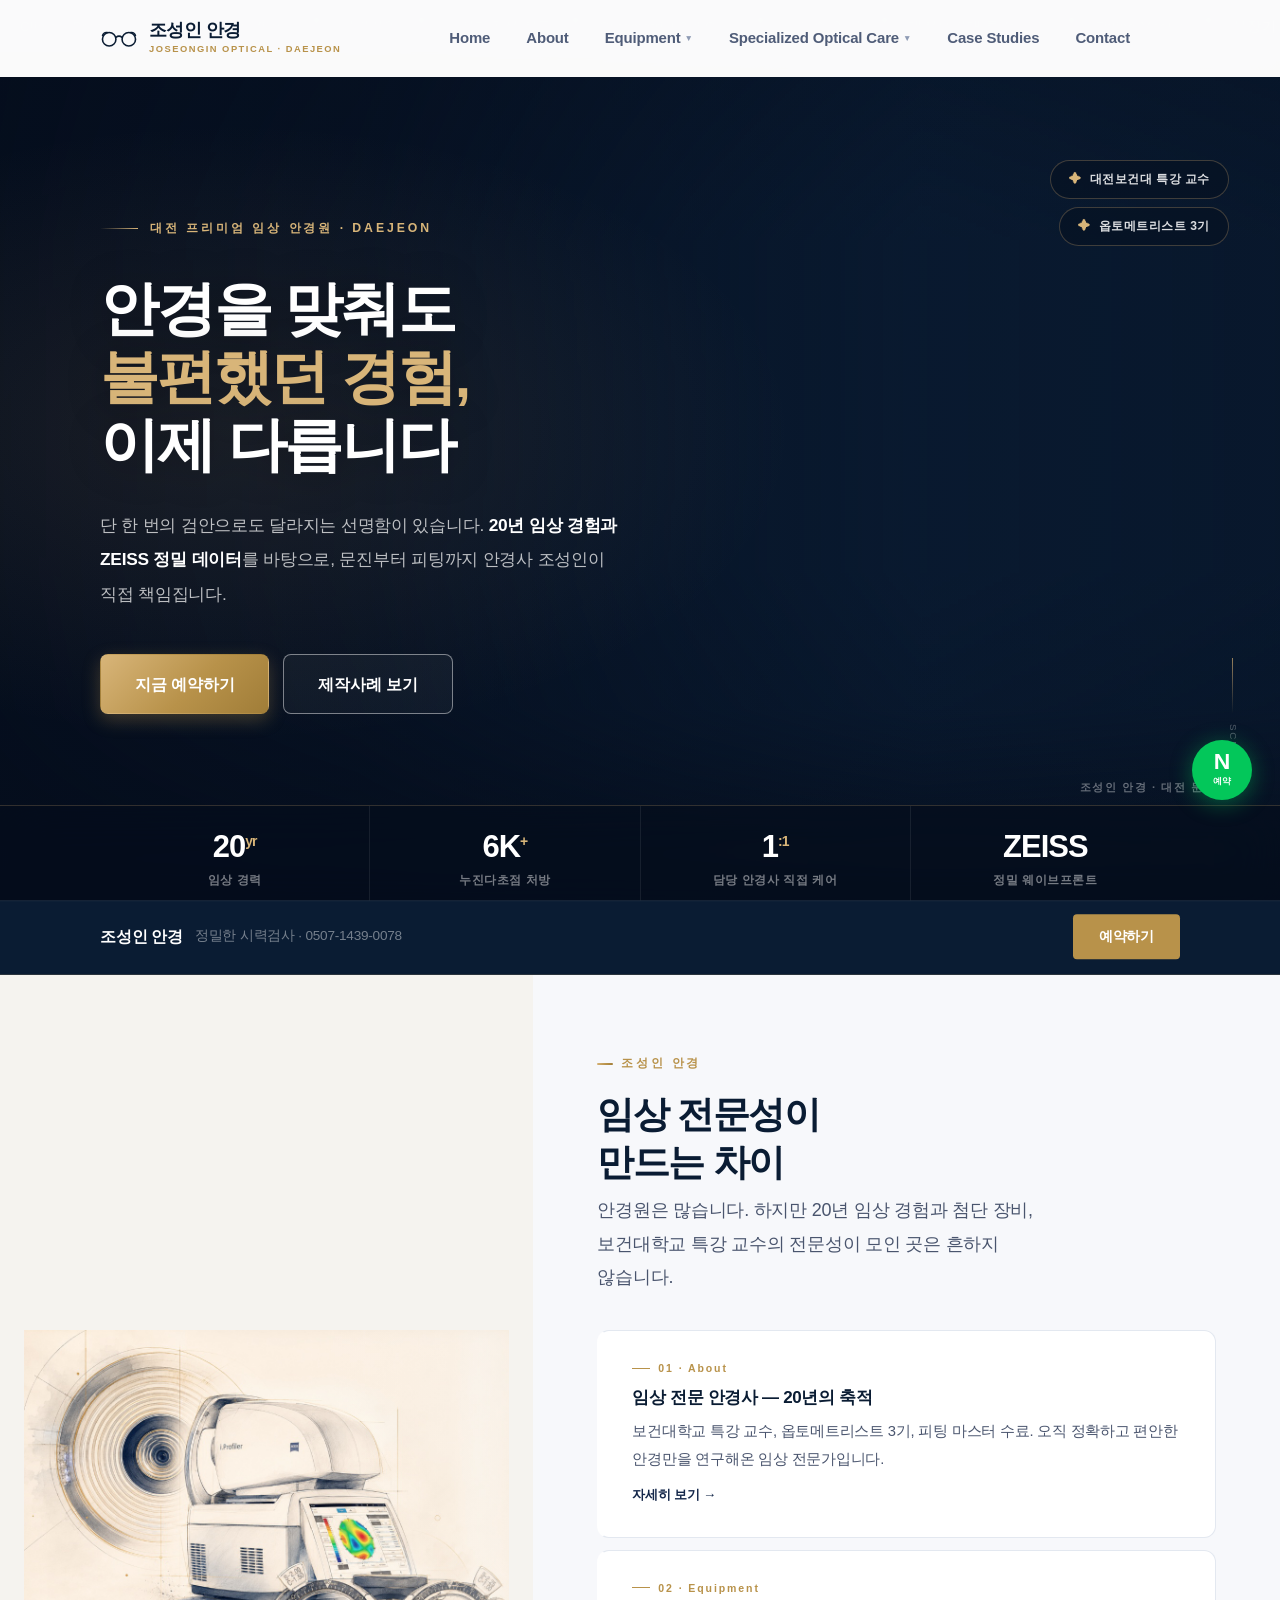
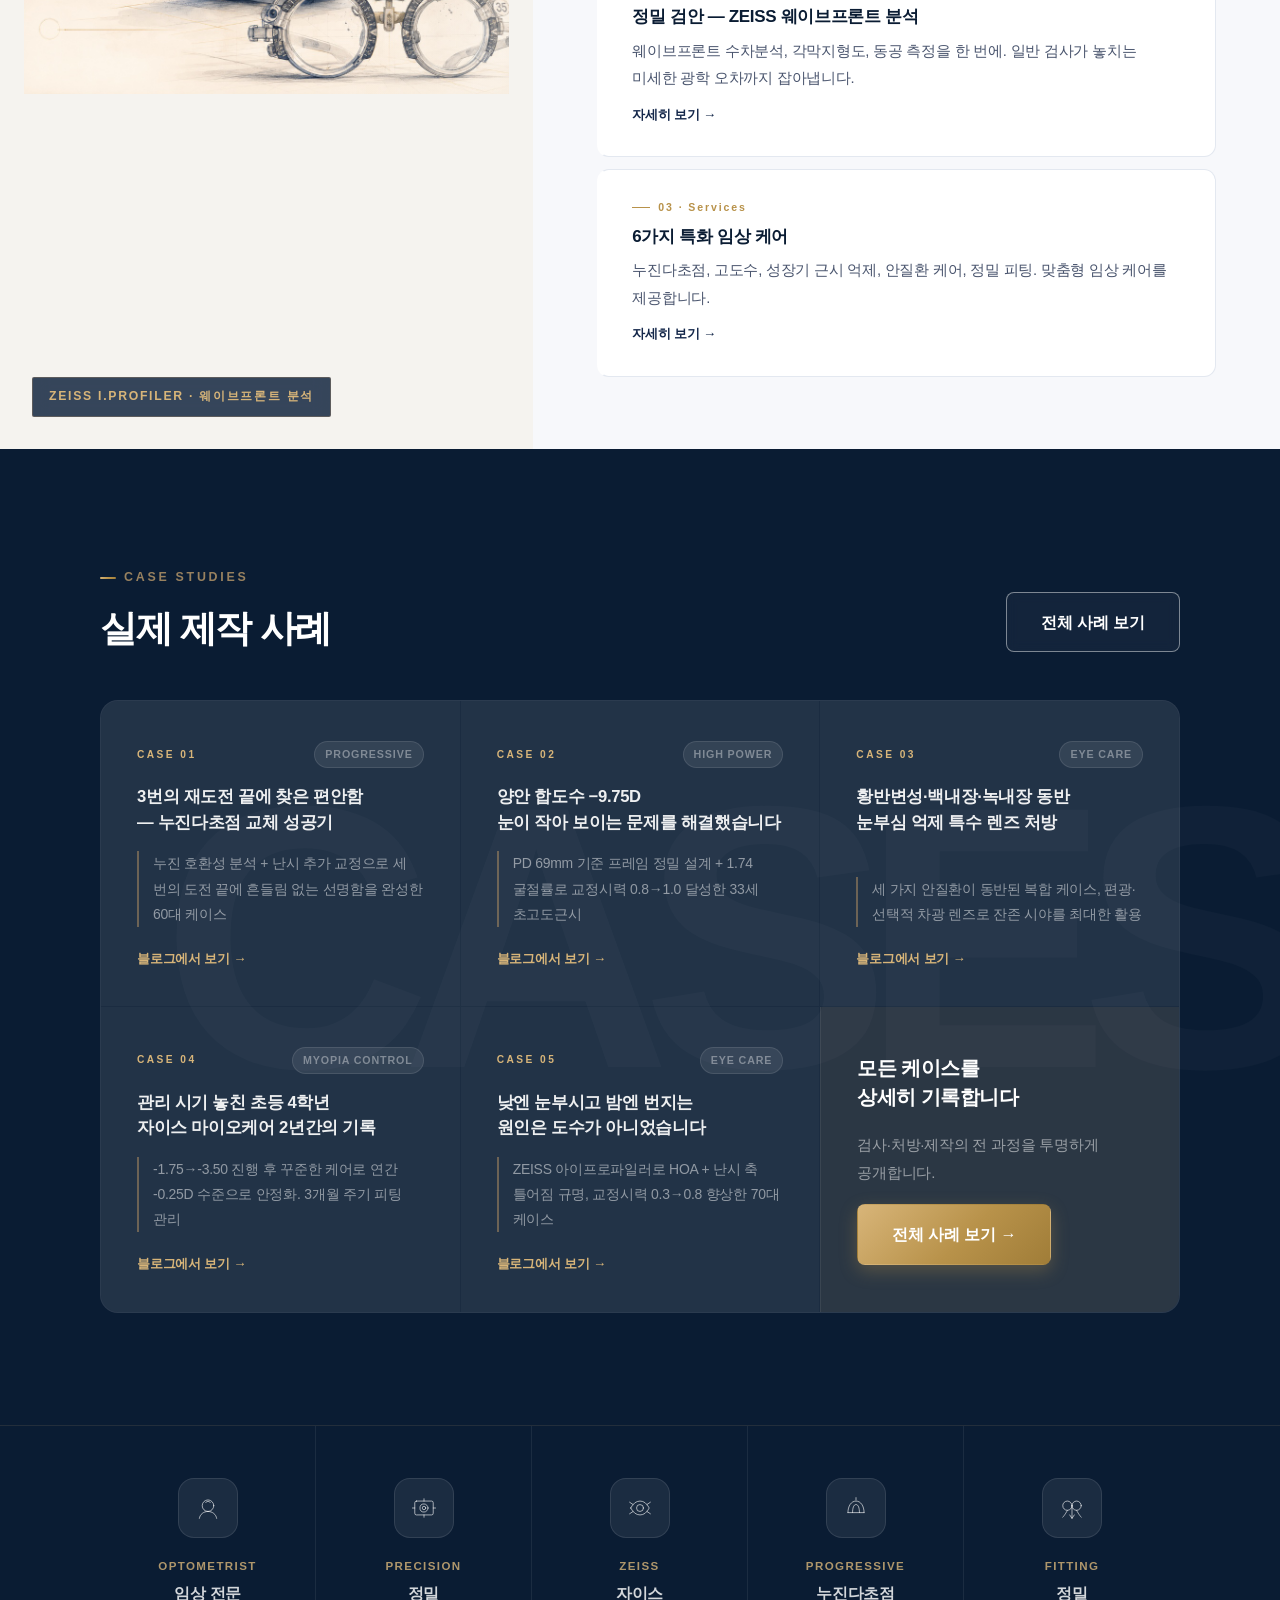
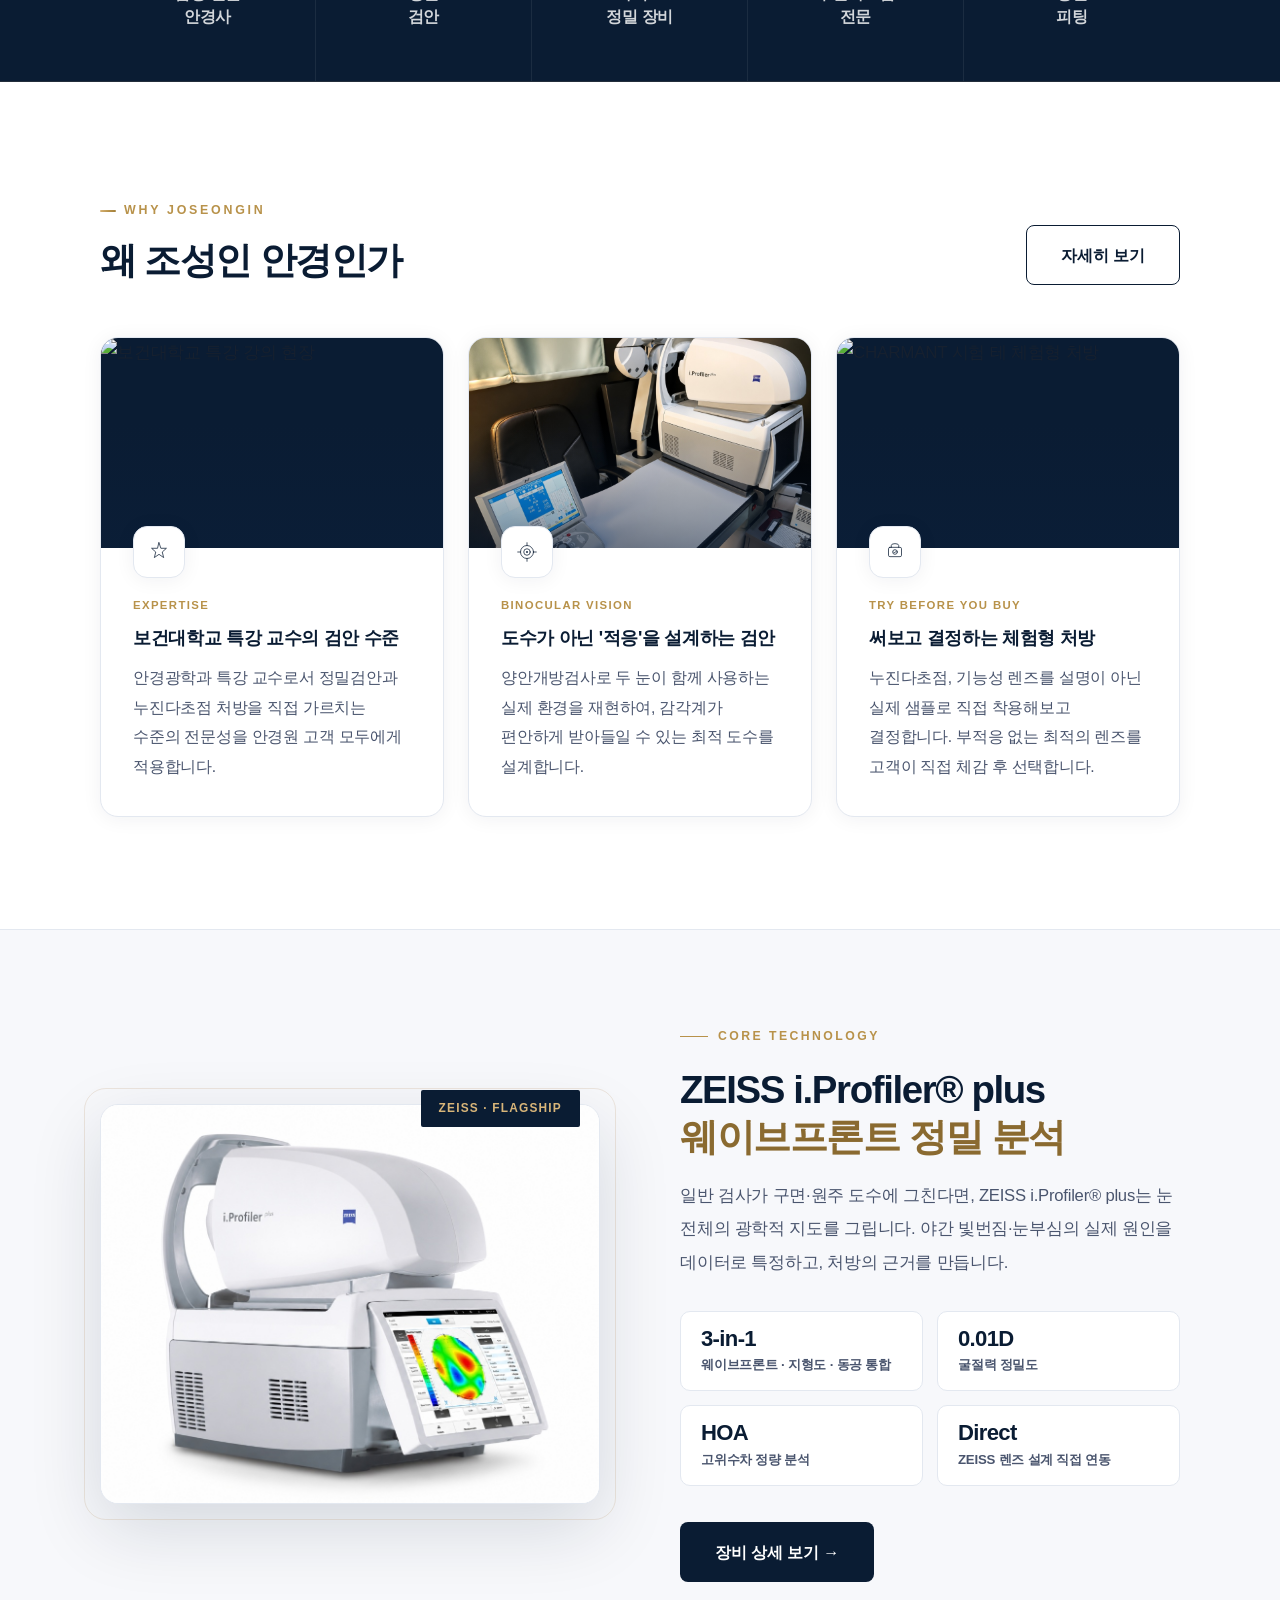
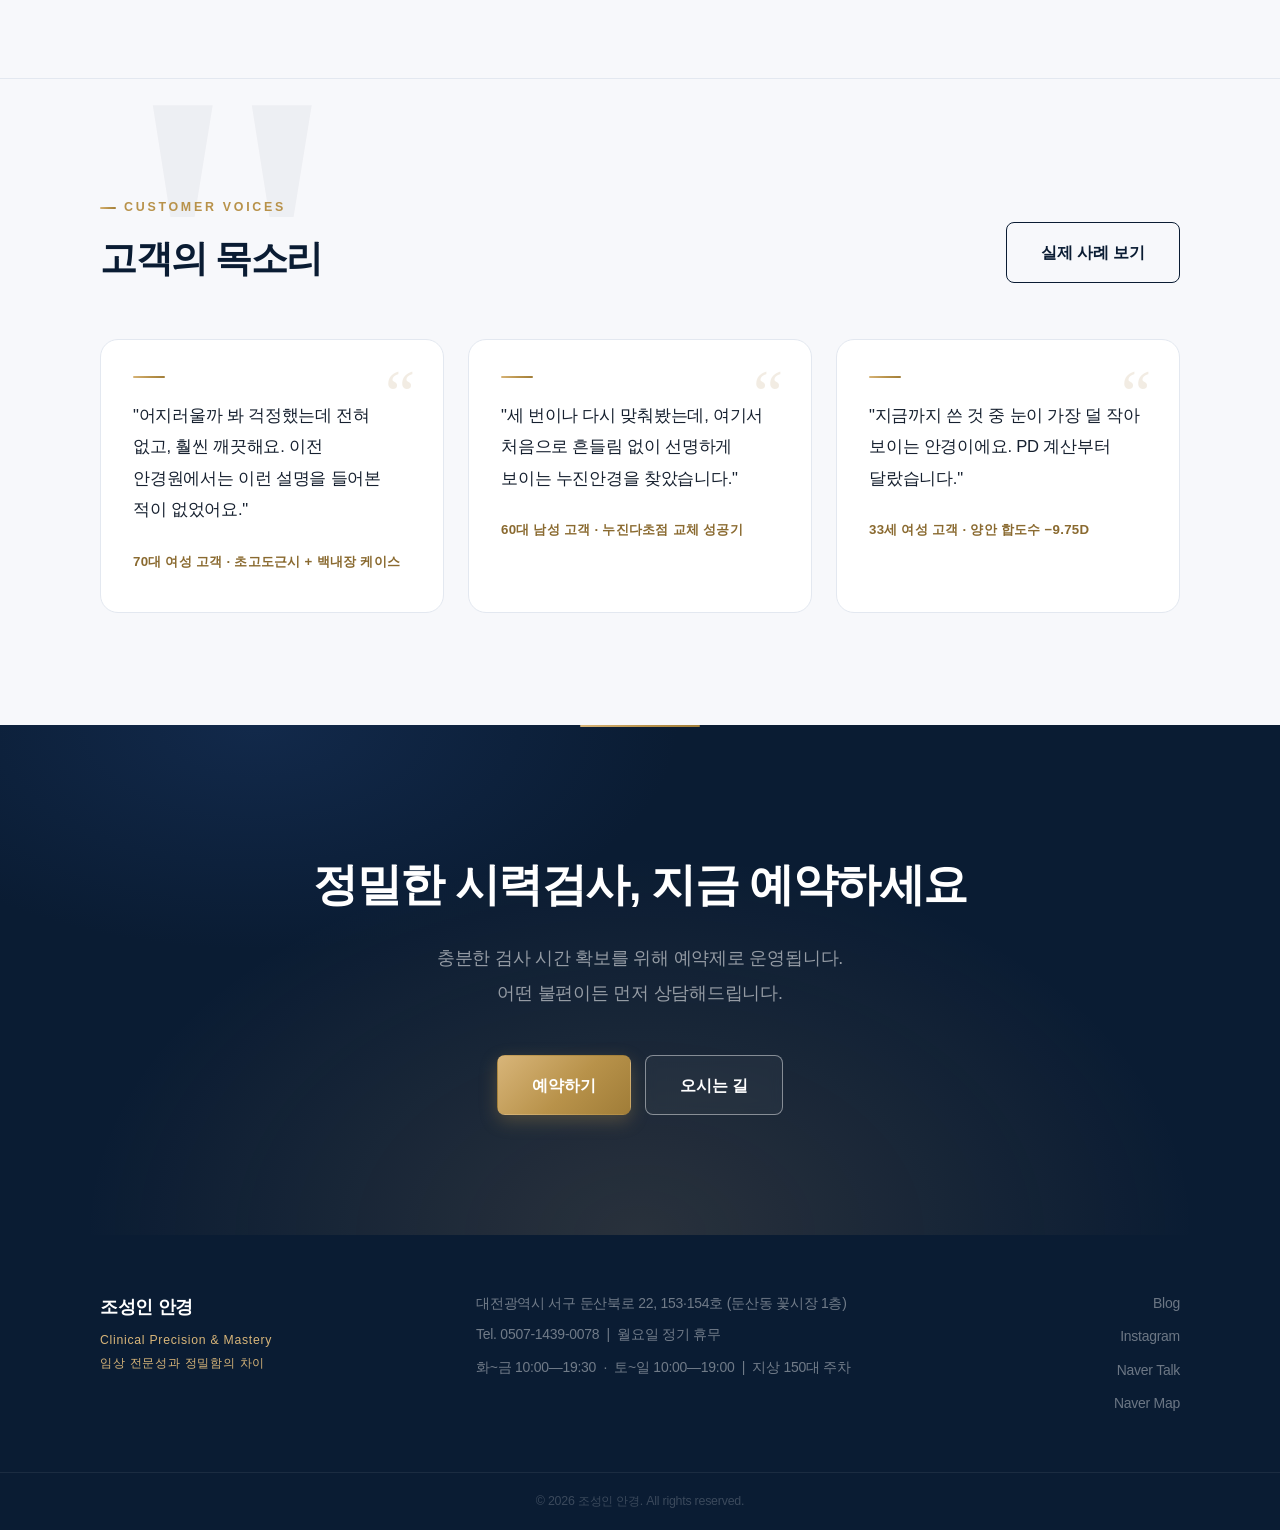
==== index.html @ 27fb85e1 "Merge pull request #1 from joseongin/genspark_ai_developer 홈화면 UX/UI 전면 개편 + 케이스스터디 타이포그래피 재설계 + 전체 " ====
<!DOCTYPE html>
<html lang="ko">
<head>
<meta charset="UTF-8"/>
<meta name="viewport" content="width=device-width, initial-scale=1.0"/>
<meta http-equiv="Cache-Control" content="no-cache, no-store, must-revalidate"/>
<meta http-equiv="Pragma" content="no-cache"/>
<meta http-equiv="Expires" content="0"/>
<title>조성인 안경 — Clinical Precision Optical Care | 대전</title>
<meta name="description" content="20년 임상 경력의 안경사 조성인이 직접 문진부터 피팅까지 책임지는 대전 프리미엄 임상 안경원. ZEISS 정밀 장비, 누진다초점 전문."/>
<link rel="icon" href="favicon.ico"/>
<link rel="stylesheet" href="css/common.css?v=20260724c"/>
<style>

/* ══════════════════════════════════════
   GLOBAL TOKENS
══════════════════════════════════════ */
:root {
  --ease-out-expo: cubic-bezier(0.16, 1, 0.3, 1);
  --ease-in-out-quart: cubic-bezier(0.76, 0, 0.24, 1);
}

/* ══════════════════════════════════════
   KEYFRAMES
══════════════════════════════════════ */
@keyframes flow-in {
  0%   { opacity: 0; transform: translateY(26px); filter: blur(10px); }
  60%  { opacity: 1; filter: blur(0); }
  100% { opacity: 1; transform: translateY(0); filter: blur(0); }
}
@keyframes fade-up-in {
  to { opacity: 1; transform: translateY(0); }
}
@keyframes scroll-pulse {
  0%,100% { transform: scaleY(1) translateY(0); opacity: 1; }
  50%      { transform: scaleY(.4) translateY(10px); opacity: .3; }
}
@keyframes border-breathe {
  0%,100% { opacity: .4; transform: scale(1); }
  50%      { opacity: 1;  transform: scale(1.012); }
}
@keyframes hero-slide {
  0%   { opacity: 0; }
  6%   { opacity: 1; }
  44%  { opacity: 1; }
  50%  { opacity: 0; }
  100% { opacity: 0; }
}
@keyframes hero-drift {
  0%   { transform: scale(1.05); }
  100% { transform: scale(1.14); }
}
@keyframes hero-zoom-out {
  0%   { transform: scale(1.18); }
  100% { transform: scale(1.00); }
}
@keyframes marquee-scroll {
  from { transform: translateX(0); }
  to   { transform: translateX(-50%); }
}
@keyframes gold-line-in {
  from { transform: scaleX(0); }
  to   { transform: scaleX(1); }
}

/* ══════════════════════════════════════
   HERO — Full-bleed Slideshow
══════════════════════════════════════ */
.hero {
  position: relative;
  height: 96vh;
  min-height: 680px;
  max-height: 980px;
  display: flex;
  flex-direction: column;
  padding-top: var(--nav-h);
  overflow: hidden;
}
.hero-bg {
  position: absolute; inset: 0; z-index: 0;
  overflow: hidden; background: var(--navy);
}
.hero-slide {
  position: absolute; inset: 0; opacity: 0; will-change: opacity;
  animation: hero-slide 36s ease-in-out infinite;
}
.hero-slide:nth-child(1) { animation-delay: 0s; }
.hero-slide:nth-child(2) { animation-delay: 18s; }
.hero-slide img {
  width: 100%; height: 100%;
  object-fit: cover; object-position: center 45%;
  filter: brightness(.65) contrast(1.05) saturate(1.04);
  transform-origin: center 45%;
  animation: hero-drift 20s ease-out both infinite alternate;
  will-change: transform;
}
/* 첫 번째 슬라이드 — 간판 전체 표시 + 고급 줌아웃 */
.hero-slide:nth-child(1) img {
  object-position: center 22%;
  transform-origin: center 22%;
  animation: hero-zoom-out 18s cubic-bezier(0.25, 0.46, 0.45, 0.94) both;
}
/* 두 번째 슬라이드 — 기존 drift 유지 */
.hero-slide:nth-child(2) img { object-position: center 50%; }

/* 오버레이 — 좌상단 깊이감 */
.hero-ov {
  position: absolute; inset: 0; z-index: 1; pointer-events: none;
  background:
    linear-gradient(to right,
      rgba(5,13,28,.92) 0%,
      rgba(5,13,28,.72) 28%,
      rgba(5,13,28,.36) 54%,
      rgba(5,13,28,.14) 72%,
      rgba(5,13,28,.28) 100%
    ),
    linear-gradient(to bottom, rgba(5,13,28,.22) 0%, transparent 22%),
    linear-gradient(to top, rgba(5,13,28,.94) 0%, rgba(5,13,28,.12) 24%, transparent 40%);
}
.hero-ov::after {
  content: '';
  position: absolute; inset: 0;
  background: radial-gradient(ellipse 80% 65% at 18% 44%, rgba(184,147,100,.12) 0%, transparent 55%);
  pointer-events: none;
}

/* 우상단 배지 */
.hero-badge {
  position: absolute; z-index: 4;
  top: calc(var(--nav-h) + 32px);
  right: clamp(24px, 4vw, 60px);
  display: flex; flex-direction: column; align-items: flex-end; gap: 8px;
  opacity: 0;
  animation: flow-in 1.2s var(--ease-out-expo) 1.5s forwards;
}
.hero-badge-item {
  background: rgba(6,16,32,.52);
  backdrop-filter: blur(14px); -webkit-backdrop-filter: blur(14px);
  border: 1px solid rgba(212,173,114,.28);
  border-radius: 100px; padding: 8px 18px;
  color: rgba(255,255,255,.86); font-size: .71rem; font-weight: 700;
  letter-spacing: .04em; white-space: nowrap;
  transition: background .3s, border-color .3s, transform .3s;
}
.hero-badge-item:hover {
  background: rgba(11,31,58,.82); border-color: rgba(212,173,114,.6);
  transform: translateX(-3px);
}
.hero-badge-item em { font-style: normal; color: var(--gold-l); margin-right: 8px; }

/* Hero Body */
.hero-body {
  position: relative; z-index: 3; flex: 1;
  display: flex; flex-direction: column; justify-content: center;
  max-width: var(--max-w); width: 100%; margin: 0 auto;
  padding: clamp(32px, 5vh, 64px) var(--px) clamp(40px, 6vh, 80px);
  box-sizing: border-box;
}
.hero-text-box {
  width: 100%;
  max-width: min(640px, 58vw);
}
.hero-tag {
  display: inline-flex; align-items: center; gap: 12px;
  color: var(--gold-l);
  font-size: .72rem; font-weight: 700; letter-spacing: .24em;
  text-transform: uppercase; margin-bottom: 28px;
  padding: 8px 16px 8px 0;
  opacity: 0;
  animation: flow-in 1.1s var(--ease-out-expo) .2s forwards;
}
.hero-tag::before {
  content: ''; display: inline-block; width: 38px; height: 1px;
  background: linear-gradient(90deg, transparent, var(--gold-l)); flex-shrink: 0;
}
.hero-title {
  font-size: clamp(2.6rem, 4.6vw, 4.9rem);
  font-weight: 800; color: #fff;
  line-height: 1.12; letter-spacing: -.038em;
  margin-bottom: 28px; word-break: keep-all;
  text-shadow: 0 2px 40px rgba(0,0,0,.32);
}
.hero-title em { font-style: normal; color: var(--gold-l); }
.hero-title-line { display: block; padding-bottom: 2px; }
.hero-title-line span { display: block; opacity: 0; will-change: transform, filter, opacity; }
.hero-title-line:nth-child(1) span { animation: flow-in 1.3s var(--ease-out-expo) .42s forwards; }
.hero-title-line:nth-child(2) span { animation: flow-in 1.3s var(--ease-out-expo) .62s forwards; }
.hero-title-line:nth-child(3) span { animation: flow-in 1.3s var(--ease-out-expo) .82s forwards; }
.hero-desc {
  font-size: 1.02rem; color: rgba(255,255,255,.72);
  line-height: 2.0; margin-bottom: 42px;
  max-width: 520px; word-break: keep-all;
  opacity: 0;
  animation: flow-in 1.2s var(--ease-out-expo) 1.05s forwards;
}
.hero-desc strong { color: #fff; font-weight: 700; }
.hero-btns {
  display: flex; gap: 14px; flex-wrap: wrap; align-items: center;
  opacity: 0;
  animation: flow-in 1.2s var(--ease-out-expo) 1.28s forwards;
}

/* 스크롤 인디케이터 */
.hero-scroll {
  position: absolute; right: 3vw; bottom: calc(96px + 46px);
  z-index: 4; display: flex; flex-direction: column; align-items: center; gap: 10px;
  opacity: 0; animation: fade-up-in .5s var(--ease-out-expo) 1.6s forwards;
}
.hero-scroll-text { font-size: .58rem; letter-spacing: .18em; color: rgba(255,255,255,.3); writing-mode: vertical-rl; }
.hero-scroll-line {
  width: 1px; height: 56px;
  background: linear-gradient(to bottom, rgba(212,173,114,.7), transparent);
  animation: scroll-pulse 2.4s ease-in-out infinite;
}

/* 사진 크레딧 */
.hero-photo-credit {
  position: absolute; z-index: 4; bottom: calc(96px + 22px);
  right: clamp(24px, 4vw, 64px);
  color: rgba(255,255,255,.38); font-size: .66rem; font-weight: 700;
  letter-spacing: .14em; text-transform: uppercase;
  opacity: 0; animation: fade-up-in .6s ease 1.8s forwards;
}

/* Hero Stats Bar */
.hero-stats {
  position: relative; z-index: 3; flex-shrink: 0;
  border-top: 1px solid rgba(212,173,114,.22);
  backdrop-filter: blur(24px); -webkit-backdrop-filter: blur(24px);
  background: rgba(5,13,28,.62);
}
.hero-stats-inner {
  max-width: var(--max-w); margin: 0 auto; padding: 0 var(--px); display: flex;
}
.hero-stat {
  flex: 1; padding: 26px 0;
  border-right: 1px solid rgba(255,255,255,.08); text-align: center;
  opacity: 0; animation: flow-in 1.1s var(--ease-out-expo) 1.4s forwards;
  transition: background .3s;
}
.hero-stat:nth-child(1) { animation-delay: 1.4s; }
.hero-stat:nth-child(2) { animation-delay: 1.5s; }
.hero-stat:nth-child(3) { animation-delay: 1.6s; }
.hero-stat:nth-child(4) { animation-delay: 1.7s; }
.hero-stat:last-child { border-right: none; }
.hero-stat:hover { background: rgba(184,147,100,.07); }
.hero-stat-num {
  font-size: 1.82rem; font-weight: 800; color: #fff;
  letter-spacing: -.03em; line-height: 1; margin-bottom: 7px;
}
.hero-stat-num sup { font-size: .82rem; color: var(--gold-l); vertical-align: super; }
.hero-stat-lbl { font-size: .68rem; color: rgba(255,255,255,.46); letter-spacing: .05em; font-weight: 600; word-break: keep-all; }

/* ══════════════════════════════════════
   MARQUEE STRIP
══════════════════════════════════════ */
.marquee-strip {
  background: var(--navy); overflow: hidden; padding: 18px 0;
  border-top: 1px solid rgba(212,173,114,.16);
  border-bottom: 1px solid rgba(212,173,114,.16);
  position: relative;
}
.marquee-strip::before, .marquee-strip::after {
  content: ''; position: absolute; top: 0; bottom: 0; width: 120px; z-index: 2; pointer-events: none;
}
.marquee-strip::before { left: 0;  background: linear-gradient(90deg, var(--navy), transparent); }
.marquee-strip::after  { right: 0; background: linear-gradient(270deg, var(--navy), transparent); }
.marquee-track {
  display: flex; gap: 0;
  animation: marquee-scroll 32s linear infinite; width: max-content;
}
.marquee-track span {
  font-size: .73rem; font-weight: 700; letter-spacing: .16em;
  color: rgba(255,255,255,.42); text-transform: uppercase;
  padding: 0 34px; white-space: nowrap;
}
.marquee-track .m-dot { color: var(--gold-l); padding: 0; font-size: .55rem; }

/* ══════════════════════════════════════
   INTRO — 임상 전문성 스플릿
══════════════════════════════════════ */
.intro-split {
  display: grid; grid-template-columns: 5fr 7fr; min-height: 320px;
}
.intro-split-visual {
  position: relative; overflow: hidden; background: #f5f3ef;
  display: flex; align-items: center; justify-content: center;
}
.intro-split-visual img {
  width: 100%; height: 100%;
  object-fit: contain; object-position: center center; display: block;
  transition: transform 1.4s var(--ease-in-out-quart);
  filter: none;
  padding: 24px;
  box-sizing: border-box;
}
.intro-split-visual:hover img { transform: scale(1.03); }
.intro-split-visual-overlay {
  position: absolute; inset: 0;
  background:
    linear-gradient(to right, transparent 60%, rgba(245,243,239,.35) 100%);
}
.intro-split-visual-tag {
  position: absolute; bottom: 32px; left: 32px;
  background: rgba(11,31,58,.82); backdrop-filter: blur(8px);
  border: 1px solid rgba(184,147,100,.3);
  color: var(--gold-l); font-size: .72rem; font-weight: 700;
  letter-spacing: .14em; padding: 8px 16px; border-radius: 2px; text-transform: uppercase;
}
.intro-split-body {
  padding: 72px clamp(36px, 5vw, 80px);
  display: flex; flex-direction: column; justify-content: center;
  background: var(--off);
}
.intro-cards-stack { display: flex; flex-direction: column; gap: 12px; }
.intro-card-h {
  background: #fff; padding: 28px 32px;
  border-radius: 12px; border: 1px solid var(--bdr);
  border-left: 3px solid transparent;
  transition: border-color .35s, box-shadow .35s, transform .35s;
  position: relative; cursor: pointer; text-decoration: none; display: block;
}
.intro-card-h:hover {
  border-color: rgba(184,146,74,.35); border-left-color: var(--gold);
  box-shadow: var(--sh-m); transform: translateX(8px); z-index: 2;
}
.intro-card-h-num {
  font-size: .62rem; font-weight: 700; color: var(--gold);
  letter-spacing: .18em; margin-bottom: 8px;
  display: flex; align-items: center; gap: 8px;
}
.intro-card-h-num::before {
  content: ''; display: inline-block; width: 18px; height: 1px; background: var(--gold); flex-shrink: 0;
}
.intro-card-h h3 { font-size: 1.0rem; font-weight: 800; color: var(--navy); line-height: 1.45; margin-bottom: 8px; word-break: keep-all; letter-spacing: -.02em; }
.intro-card-h p { font-size: .87rem; color: var(--sub); line-height: 1.85; word-break: keep-all; }
.intro-card-h-arrow {
  display: inline-flex; align-items: center; gap: 6px;
  font-size: .78rem; font-weight: 700; color: var(--navy-2); margin-top: 10px;
  transition: gap .25s, color .25s;
}
.intro-card-h:hover .intro-card-h-arrow { gap: 10px; color: var(--gold-d); }

/* ══════════════════════════════════════
   WHY — 이유 3카드 그리드 (이미지 포함)
══════════════════════════════════════ */
.why-section { background: #fff; }
.why-header {
  display: flex; justify-content: space-between; align-items: flex-end;
  flex-wrap: wrap; gap: 20px; margin-bottom: 52px;
}
.why-grid { display: grid; grid-template-columns: repeat(3, 1fr); gap: 24px; }
.why-card {
  background: #fff; border-radius: var(--rl); overflow: hidden;
  box-shadow: var(--sh-s); border: 1px solid var(--bdr);
  transition: transform .45s var(--ease-out-expo), box-shadow .45s, border-color .45s;
  position: relative;
}
.why-card:hover { transform: translateY(-10px); box-shadow: 0 34px 64px rgba(10,28,51,.16); border-color: rgba(184,146,74,.3); }
.why-card-img { height: 210px; overflow: hidden; position: relative; background: var(--navy); }
.why-card-img img { width: 100%; height: 100%; object-fit: cover; transition: transform .8s var(--ease-in-out-quart); display: block; }
.why-card:hover .why-card-img img { transform: scale(1.07); }
.why-card-img-ov { position: absolute; inset: 0; background: linear-gradient(to bottom, transparent 40%, rgba(11,31,58,.5) 100%); }
.why-card-body { padding: 30px 32px 34px; position: relative; }
.why-card-icon {
  width: 52px; height: 52px; margin: -52px 0 18px;
  position: relative; z-index: 2;
  background: #fff; border-radius: 14px; border: 1px solid var(--bdr);
  box-shadow: var(--sh-s); display: flex; align-items: center; justify-content: center;
  transition: background .35s, transform .35s;
}
.why-card:hover .why-card-icon { background: var(--navy); transform: translateY(-2px); }
.why-card:hover .why-card-icon svg { stroke: var(--gold-l); }
.why-card-icon svg { width: 26px; height: 26px; stroke: var(--navy); fill: none; stroke-width: 1.6; stroke-linecap: round; stroke-linejoin: round; transition: stroke .35s; }
.why-card-en { font-size: .67rem; font-weight: 800; letter-spacing: .12em; color: var(--gold); text-transform: uppercase; margin-bottom: 9px; }
.why-card-title { font-size: 1.08rem; font-weight: 800; color: var(--navy); line-height: 1.42; margin-bottom: 12px; word-break: keep-all; letter-spacing: -.02em; }
.why-card-desc { font-size: .92rem; color: var(--sub); line-height: 1.9; word-break: keep-all; }

/* ══════════════════════════════════════
   CASES — 텍스트 중심 그리드 (홈 프리뷰)
══════════════════════════════════════ */
.cases-section { background: var(--navy); position: relative; overflow: hidden; }
.cases-section::before {
  content: 'CASES';
  position: absolute; right: -20px; top: 50%; transform: translateY(-50%);
  font-size: 22rem; font-weight: 900; color: rgba(255,255,255,.022);
  letter-spacing: -.08em; pointer-events: none; user-select: none;
  line-height: 1;
}
.cases-grid {
  display: grid; grid-template-columns: repeat(3, 1fr); gap: 1px;
  background: rgba(255,255,255,.07);
  border: 1px solid rgba(255,255,255,.07);
  border-radius: var(--rl); overflow: hidden;
}
.case-card {
  background: rgba(255,255,255,.03);
  padding: 40px 36px 36px;
  display: flex; flex-direction: column; gap: 16px;
  transition: background .3s, transform .4s var(--ease-out-expo);
  text-decoration: none; position: relative; overflow: hidden;
}
.case-card::before {
  content: '';
  position: absolute; top: 0; left: 0; right: 0; height: 2px;
  background: var(--gold-grad);
  transform: scaleX(0); transform-origin: left;
  transition: transform .4s var(--ease-out-expo);
}
.case-card:hover { background: rgba(255,255,255,.07); }
.case-card:hover::before { transform: scaleX(1); }
.case-card-top { display: flex; align-items: center; justify-content: space-between; }
.case-card-num {
  font-size: .6rem; font-weight: 800; letter-spacing: .24em;
  color: var(--gold-l); text-transform: uppercase;
}
.case-card-cat {
  font-size: .63rem; font-weight: 700; letter-spacing: .08em;
  color: rgba(255,255,255,.38); text-transform: uppercase;
  background: rgba(255,255,255,.08); border: 1px solid rgba(255,255,255,.1);
  padding: 3px 10px; border-radius: 20px;
}
.case-card-title {
  font-size: .98rem; font-weight: 800; color: rgba(255,255,255,.92);
  line-height: 1.55; word-break: keep-all; flex: 1; letter-spacing: -.02em;
}
.case-card-key {
  font-size: .82rem; color: rgba(255,255,255,.5);
  line-height: 1.8; word-break: keep-all;
  border-left: 2px solid rgba(184,147,100,.5); padding-left: 14px;
  display: -webkit-box;
  -webkit-line-clamp: 3; -webkit-box-orient: vertical; overflow: hidden;
}
.case-card-link {
  font-size: .78rem; font-weight: 700; color: var(--gold-l);
  display: inline-flex; align-items: center; gap: 5px;
  align-self: flex-start; margin-top: 4px;
  transition: gap .2s, color .2s;
}
.case-card:hover .case-card-link { gap: 9px; }

/* 5번째, 6번째 카드: 하단 줄 */
.case-card--wide { grid-column: span 1; }
/* bottom row: 케이스 05 + CTA */
.case-cta-card {
  background: rgba(184,147,100,.10);
  border-left: 1px solid rgba(255,255,255,.07);
  padding: 40px 36px; display: flex; flex-direction: column;
  justify-content: center; align-items: flex-start; gap: 18px;
  grid-column: span 1;
}
.case-cta-card h3 {
  font-size: 1.2rem; font-weight: 800; color: #fff;
  line-height: 1.45; word-break: keep-all; letter-spacing: -.025em;
}
.case-cta-card p { font-size: .88rem; color: rgba(255,255,255,.52); line-height: 1.85; word-break: keep-all; }

/* ══════════════════════════════════════
   ZEISS BAND — 다크 풀블리드
══════════════════════════════════════ */
.zeiss-band {
  background: var(--off);
  position: relative; overflow: hidden;
  border-top: 1px solid var(--bdr);
}
.zeiss-band-inner {
  max-width: var(--max-w); margin: 0 auto;
  padding: 96px var(--px);
  display: grid; grid-template-columns: 1fr 1fr; gap: 80px; align-items: center;
}
.zeiss-band-img { position: relative; }
.zeiss-band-img img {
  width: 100%; border-radius: var(--rl);
  box-shadow: 0 24px 72px rgba(10,28,51,.14); display: block;
  background: #fff; object-fit: contain;
  border: 1px solid var(--bdr);
}
.zeiss-band-img::after {
  content: '';
  position: absolute; inset: -16px;
  border: 1px solid rgba(184,147,100,.2);
  border-radius: calc(var(--rl) + 4px); pointer-events: none;
  animation: border-breathe 5s ease-in-out infinite;
}
.zeiss-band-badge {
  position: absolute; top: -14px; right: 20px;
  background: var(--navy); color: var(--gold-l);
  font-size: .7rem; font-weight: 800; letter-spacing: .1em;
  padding: 8px 18px; border-radius: 2px; text-transform: uppercase;
}
.zeiss-band-content { color: var(--navy); }
.zeiss-band-label {
  font-size: .72rem; font-weight: 700; letter-spacing: .2em;
  color: var(--gold); text-transform: uppercase;
  display: flex; align-items: center; gap: 10px; margin-bottom: 20px;
}
.zeiss-band-label::before {
  content: ''; display: inline-block; width: 28px; height: 1.5px; background: var(--gold);
}
.zeiss-band-content h2 {
  font-size: clamp(1.8rem, 3vw, 2.8rem);
  font-weight: 800; line-height: 1.22;
  letter-spacing: -.036em; margin-bottom: 18px; word-break: keep-all;
  color: var(--navy);
}
.zeiss-band-content h2 em { font-style: normal; color: var(--gold-d); }
.zeiss-band-content p {
  font-size: .98rem; color: var(--sub);
  line-height: 2.0; margin-bottom: 32px; word-break: keep-all;
}
.zeiss-specs { display: grid; grid-template-columns: repeat(2, 1fr); gap: 14px; margin-bottom: 36px; }
.zeiss-spec {
  background: #fff; border: 1px solid var(--bdr);
  border-radius: var(--r); padding: 16px 20px;
  transition: background .25s, border-color .25s;
}
.zeiss-spec:hover { background: var(--g50); border-color: rgba(184,147,100,.4); }
.zeiss-spec-val { font-size: 1.3rem; font-weight: 800; color: var(--navy); letter-spacing: -.03em; line-height: 1; margin-bottom: 6px; }
.zeiss-spec-lbl { font-size: .78rem; color: var(--sub); font-weight: 600; word-break: keep-all; line-height: 1.4; }

/* ══════════════════════════════════════
   FEATURE STRIP — 5 아이콘
══════════════════════════════════════ */
.feature-strip {
  background: var(--navy);
  border-top: 1px solid rgba(212,173,114,.12);
  border-bottom: 1px solid rgba(212,173,114,.12);
}
.feature-inner {
  max-width: var(--max-w); margin: 0 auto; padding: 0 var(--px);
  display: grid; grid-template-columns: repeat(5, 1fr);
}
.feature-item {
  padding: 52px 20px; text-align: center;
  border-right: 1px solid rgba(255,255,255,.07);
  position: relative; overflow: hidden;
  transition: background .3s;
}
.feature-item::after {
  content: '';
  position: absolute; bottom: 0; left: 50%; right: 50%;
  height: 2px; background: var(--gold-grad);
  transition: left .4s var(--ease-out-expo), right .4s var(--ease-out-expo);
}
.feature-item:hover::after { left: 0; right: 0; }
.feature-item:hover { background: rgba(255,255,255,.04); }
.feature-item:hover .feature-icon { background: rgba(184,147,100,.15); transform: translateY(-4px); border-color: rgba(184,147,100,.4); }
.feature-item:hover .feature-icon svg { stroke: var(--gold-l); }
.feature-item:last-child { border-right: none; }
.feature-icon {
  width: 60px; height: 60px; margin: 0 auto 18px;
  border-radius: 16px; background: rgba(255,255,255,.07);
  border: 1px solid rgba(255,255,255,.1);
  display: flex; align-items: center; justify-content: center;
  transition: background .35s var(--ease-out-expo), transform .35s var(--ease-out-expo), border-color .35s;
}
.feature-icon svg { width: 30px; height: 30px; stroke: rgba(255,255,255,.7); fill: none; stroke-width: 1.5; stroke-linecap: round; stroke-linejoin: round; transition: stroke .35s; }
.feature-en { font-size: .68rem; font-weight: 800; letter-spacing: .12em; color: var(--gold-l); text-transform: uppercase; margin-bottom: 6px; opacity: .8; }
.feature-ko { font-size: .92rem; font-weight: 700; color: rgba(255,255,255,.82); line-height: 1.5; word-break: keep-all; }

/* ══════════════════════════════════════
   TESTIMONIAL / QUOTE BAND
══════════════════════════════════════ */
.quote-band { background: var(--off); padding: 112px 0; position: relative; overflow: hidden; border-top: 1px solid var(--bdr); }
.quote-band::before {
  content: '"';
  position: absolute; top: -60px; left: calc((100vw - var(--max-w)) / 2 + var(--px));
  font-size: 28rem; font-weight: 900; line-height: 1;
  color: rgba(10,28,51,.04); pointer-events: none; font-family: Georgia, serif;
}
.quote-band-inner {
  max-width: var(--max-w); margin: 0 auto; padding: 0 var(--px);
}
.quote-band-header { display: flex; justify-content: space-between; align-items: flex-end; margin-bottom: 56px; flex-wrap: wrap; gap: 16px; }
.quote-grid { display: grid; grid-template-columns: repeat(3, 1fr); gap: 24px; }
.quote-item {
  background: #fff; border: 1px solid var(--bdr); border-radius: var(--rl);
  padding: 36px 32px; position: relative;
  transition: box-shadow .35s, border-color .35s, transform .35s;
}
.quote-item:hover { box-shadow: var(--sh-m); border-color: rgba(184,146,74,.3); transform: translateY(-4px); }
.quote-item::before {
  content: '\201C'; position: absolute; top: 20px; right: 28px;
  font-family: Georgia, serif; font-size: 4rem; line-height: 1;
  color: rgba(184,147,100,.18);
}
.quote-gold-line {
  width: 32px; height: 2px; background: var(--gold-grad);
  border-radius: 2px; margin-bottom: 22px;
}
.quote-item blockquote {
  font-size: clamp(.9rem, 1.3vw, 1.02rem);
  color: var(--text); line-height: 1.9; font-weight: 500;
  word-break: keep-all; margin-bottom: 20px;
}
.quote-item cite {
  font-size: .78rem; color: var(--gold-d); font-style: normal; font-weight: 700; letter-spacing: .02em;
}

/* ══════════════════════════════════════
   CTA FINAL
══════════════════════════════════════ */
.cta-sec {
  position: relative; overflow: hidden;
  background: var(--navy); padding: 120px 0; text-align: center;
}
.cta-sec::before {
  content: '';
  position: absolute; inset: 0;
  background:
    radial-gradient(ellipse 70% 120% at 50% 100%, rgba(184,147,100,.18) 0%, transparent 62%),
    radial-gradient(ellipse 60% 80% at 20% 0%, rgba(30,61,110,.4) 0%, transparent 55%);
}
.cta-sec::after {
  content: ''; position: absolute; top: 0; left: 50%; transform: translateX(-50%);
  width: 120px; height: 2px; border-radius: 2px; background: var(--gold-grad);
}
.cta-sec .wrap { position: relative; z-index: 1; }
.cta-sec h2 {
  font-size: clamp(2rem, 3.5vw, 3rem);
  font-weight: 800; color: #fff; letter-spacing: -.032em;
  margin-bottom: 18px; word-break: keep-all;
}
.cta-sec p { font-size: 1.05rem; color: rgba(255,255,255,.55); line-height: 1.95; margin-bottom: 44px; word-break: keep-all; }
.cta-btns { display: flex; justify-content: center; gap: 14px; flex-wrap: wrap; }

/* ══════════════════════════════════════
   SCROLL REVEAL
══════════════════════════════════════ */
.sr {
  opacity: 0; transform: translateY(32px);
  transition: opacity .8s var(--ease-out-expo), transform .8s var(--ease-out-expo);
}
.sr.sr-left  { transform: translateX(-40px); }
.sr.sr-right { transform: translateX(40px); }
.sr.sr-scale { transform: scale(.96); }
.sr.on { opacity: 1; transform: translateY(0) translateX(0) scale(1); }
.sr.d1 { transition-delay: .12s; }
.sr.d2 { transition-delay: .24s; }
.sr.d3 { transition-delay: .36s; }
.sr.d4 { transition-delay: .48s; }
.sr.d5 { transition-delay: .60s; }

/* ══════════════════════════════════════
   RESPONSIVE
══════════════════════════════════════ */
@media (max-width: 1100px) {
  .hero-badge { display: none; }
  .hero-photo-credit { display: none; }
  .hero-text-box { max-width: min(560px, 66%); }
  .intro-split { grid-template-columns: 1fr; }
  .intro-split-visual { min-height: 240px; }
  .why-grid { grid-template-columns: 1fr 1fr; }
  .zeiss-band-inner { grid-template-columns: 1fr; gap: 48px; }
  .cases-grid { grid-template-columns: 1fr 1fr; }
  .quote-grid { grid-template-columns: 1fr 1fr; }
}

@media (max-width: 760px) {
  .hero { height: auto; min-height: 100svh; }
  .hero-body { padding-bottom: 36px; }
  .hero-text-box { max-width: 100%; }
  .hero-scroll { display: none; }
  .hero-title { font-size: clamp(2.2rem, 6vw, 3rem); }
  .hero-tag { margin-bottom: 20px; }
  .hero-desc { font-size: .95rem; margin-bottom: 32px; }
  .hero-stats-inner { flex-wrap: wrap; }
  .hero-stat { min-width: 50%; flex: 0 0 50%; }
  .hero-stat:nth-child(2) { border-right: none; }
  .hero-stat:nth-child(3) { border-top: 1px solid rgba(255,255,255,.1); }
  .hero-stat:nth-child(4) { border-top: 1px solid rgba(255,255,255,.1); border-right: none; }
  .feature-inner { grid-template-columns: repeat(3, 1fr); }
  .feature-item:nth-child(3) { border-right: none; }
  .feature-item:nth-child(n+4) { border-top: 1px solid rgba(255,255,255,.07); }
  .feature-item:nth-child(5) { border-right: none; }
  .why-grid { grid-template-columns: 1fr; }
  .cases-grid { grid-template-columns: 1fr; }
  .quote-grid { grid-template-columns: 1fr; }
  .cta-sec { padding: 72px 0; }
}

@media (max-width: 540px) {
  .hero { height: auto; min-height: 100svh; }
  .hero-slide img { object-position: center 44%; }
  .hero-body { padding-top: 28px; padding-bottom: 28px; }
  .hero-text-box { max-width: 100%; }
  .hero-title { font-size: clamp(2rem, 8.5vw, 2.6rem); }
  .hero-desc { font-size: .9rem; line-height: 1.8; margin-bottom: 28px; }
  .hero-btns { flex-direction: column; gap: 10px; }
  .hero-btns .btn { width: 100%; justify-content: center; }
  .hero-stat { padding: 16px 0; }
  .hero-stat-num { font-size: 1.45rem; }
  .hero-stat-lbl { font-size: .62rem; }
  .feature-inner { grid-template-columns: repeat(2, 1fr); }
  .feature-item { padding: 32px 12px; }
  .feature-item:nth-child(2) { border-right: none; }
  .feature-item:nth-child(3) { border-right: 1px solid rgba(255,255,255,.07); border-top: 1px solid rgba(255,255,255,.07); }
  .feature-item:nth-child(4) { border-top: 1px solid rgba(255,255,255,.07); }
  .feature-item:nth-child(5) { grid-column: span 2; border-right: none; border-top: 1px solid rgba(255,255,255,.07); }
  .case-card { padding: 28px 24px; }
  .zeiss-band-inner { gap: 36px; }
  .zeiss-specs { grid-template-columns: 1fr 1fr; }
}

@media (prefers-reduced-motion: reduce) {
  .hero-slide, .hero-slide img { animation: none !important; }
  .hero-slide:nth-child(1) { opacity: 1; }
  .hero-slide:nth-child(1) img { transform: scale(1.0) !important; }
  .hero-slide:nth-child(2) { opacity: 0; }
  .hero-title-line span, .hero-tag, .hero-desc, .hero-btns, .hero-badge, .hero-stat {
    animation: none !important; opacity: 1 !important; transform: none !important; filter: none !important;
  }
}
</style>
</head>
<body>
<div id="ticker-slot"></div>

<!-- ══════════════════════════════════════
     HERO — Elegant Slideshow
══════════════════════════════════════ -->
<section class="hero" id="hero">
  <div class="hero-bg">
    <div class="hero-slide">
      <img src="img/storefront-hero.jpg?v=1" alt="조성인 안경 — 대전 둔산동 야간 외관 전경" loading="eager" fetchpriority="high"/>
    </div>
    <div class="hero-slide">
      <img src="img/interior-new.jpg?v=1" alt="조성인 안경 — 매장 내부 진열 인테리어" loading="eager"/>
    </div>
  </div>
  <div class="hero-ov"></div>

  <div class="hero-badge">
    <div class="hero-badge-item"><em>✦</em>대전보건대 특강 교수</div>
    <div class="hero-badge-item"><em>✦</em>옵토메트리스트 3기</div>
  </div>

  <div class="hero-scroll">
    <div class="hero-scroll-line"></div>
    <span class="hero-scroll-text">SCROLL</span>
  </div>

  <div class="hero-photo-credit">조성인 안경 · 대전 둔산동</div>

  <div class="hero-body">
    <div class="hero-text-box">
      <div class="hero-tag">대전 프리미엄 임상 안경원 · Daejeon</div>
      <h1 class="hero-title">
        <span class="hero-title-line"><span>안경을 맞춰도</span></span>
        <span class="hero-title-line"><span><em>불편했던 경험,</em></span></span>
        <span class="hero-title-line"><span>이제 다릅니다</span></span>
      </h1>
      <p class="hero-desc">
        단 한 번의 검안으로도 달라지는 선명함이 있습니다.
        <strong>20년 임상 경험과 ZEISS 정밀 데이터</strong>를 바탕으로,
        문진부터 피팅까지 안경사 조성인이 직접 책임집니다.
      </p>
      <div class="hero-btns">
        <a href="https://m.booking.naver.com/booking/13/bizes/819206/items/4948017?area=bmp&lang=ko&service-target=map-pc&startDate=2026-05-18&theme=place"
           target="_blank" class="btn btn-gold">지금 예약하기</a>
        <a href="cases.html" class="btn btn-outline-lt">제작사례 보기</a>
      </div>
    </div>
  </div>

  <div class="hero-stats">
    <div class="hero-stats-inner">
      <div class="hero-stat">
        <div class="hero-stat-num">20<sup>yr</sup></div>
        <div class="hero-stat-lbl">임상 경력</div>
      </div>
      <div class="hero-stat">
        <div class="hero-stat-num">6K<sup>+</sup></div>
        <div class="hero-stat-lbl">누진다초점 처방</div>
      </div>
      <div class="hero-stat">
        <div class="hero-stat-num">1<sup>:1</sup></div>
        <div class="hero-stat-lbl">담당 안경사 직접 케어</div>
      </div>
      <div class="hero-stat">
        <div class="hero-stat-num">ZEISS</div>
        <div class="hero-stat-lbl">정밀 웨이브프론트</div>
      </div>
    </div>
  </div>
</section>

<!-- ══════════════════════════════════════
     MARQUEE
══════════════════════════════════════ -->
<div class="marquee-strip">
  <div class="marquee-track">
    <span>Clinical Precision</span><span class="m-dot">◆</span>
    <span>ZEISS i.Profiler® plus</span><span class="m-dot">◆</span>
    <span>정밀검안</span><span class="m-dot">◆</span>
    <span>누진다초점 전문</span><span class="m-dot">◆</span>
    <span>Optometrist 3rd Gen.</span><span class="m-dot">◆</span>
    <span>고도수 안경</span><span class="m-dot">◆</span>
    <span>대전보건대 특강 교수</span><span class="m-dot">◆</span>
    <span>Fitting Master</span><span class="m-dot">◆</span>
    <span>성장기 근시 억제</span><span class="m-dot">◆</span>
    <span>Wavefront Analysis</span><span class="m-dot">◆</span>
    <span>Clinical Precision</span><span class="m-dot">◆</span>
    <span>ZEISS i.Profiler® plus</span><span class="m-dot">◆</span>
    <span>정밀검안</span><span class="m-dot">◆</span>
    <span>누진다초점 전문</span><span class="m-dot">◆</span>
    <span>Optometrist 3rd Gen.</span><span class="m-dot">◆</span>
    <span>고도수 안경</span><span class="m-dot">◆</span>
    <span>대전보건대 특강 교수</span><span class="m-dot">◆</span>
    <span>Fitting Master</span><span class="m-dot">◆</span>
    <span>성장기 근시 억제</span><span class="m-dot">◆</span>
    <span>Wavefront Analysis</span><span class="m-dot">◆</span>
  </div>
</div>

<!-- ══════════════════════════════════════
     임상 전문성 — 스플릿 레이아웃
══════════════════════════════════════ -->
<section class="intro-split">
  <div class="intro-split-visual sr sr-left">
    <img src="img/intro-zeiss-sketch.jpg?v=1" alt="ZEISS i.Profiler 정밀 검안 장비 — 조성인 안경"/>
    <div class="intro-split-visual-overlay"></div>
    <span class="intro-split-visual-tag">ZEISS i.Profiler · 웨이브프론트 분석</span>
  </div>
  <div class="intro-split-body">
    <div style="margin-bottom:36px;">
      <div class="s-label sr">조성인 안경</div>
      <h2 class="s-title sr d1" style="margin-bottom:8px;">임상 전문성이<br>만드는 차이</h2>
      <p class="s-sub sr d2" style="margin-bottom:0; max-width:460px;">
        안경원은 많습니다. 하지만 20년 임상 경험과 첨단 장비,<br>
        보건대학교 특강 교수의 전문성이 모인 곳은 흔하지 않습니다.
      </p>
    </div>
    <div class="intro-cards-stack">
      <a href="about.html" class="intro-card-h sr d2">
        <div class="intro-card-h-num">01 · About</div>
        <h3>임상 전문 안경사 — 20년의 축적</h3>
        <p>보건대학교 특강 교수, 옵토메트리스트 3기, 피팅 마스터 수료. 오직 정확하고 편안한 안경만을 연구해온 임상 전문가입니다.</p>
        <span class="intro-card-h-arrow">자세히 보기 &#8594;</span>
      </a>
      <a href="equipment.html" class="intro-card-h sr d3">
        <div class="intro-card-h-num">02 · Equipment</div>
        <h3>정밀 검안 — ZEISS 웨이브프론트 분석</h3>
        <p>웨이브프론트 수차분석, 각막지형도, 동공 측정을 한 번에. 일반 검사가 놓치는 미세한 광학 오차까지 잡아냅니다.</p>
        <span class="intro-card-h-arrow">자세히 보기 &#8594;</span>
      </a>
      <a href="services.html" class="intro-card-h sr d4">
        <div class="intro-card-h-num">03 · Services</div>
        <h3>6가지 특화 임상 케어</h3>
        <p>누진다초점, 고도수, 성장기 근시 억제, 안질환 케어, 정밀 피팅. 맞춤형 임상 케어를 제공합니다.</p>
        <span class="intro-card-h-arrow">자세히 보기 &#8594;</span>
      </a>
    </div>
  </div>
</section>

<!-- ══════════════════════════════════════
     CASES — 텍스트 그리드 프리뷰 (다크 배경)
══════════════════════════════════════ -->
<section class="page-sec cases-section">
  <div class="wrap">
    <div class="s-head sr" style="display:flex;justify-content:space-between;align-items:flex-end;flex-wrap:wrap;gap:16px;margin-bottom:48px;">
      <div>
        <div class="s-label" style="color:rgba(212,173,114,.7);">Case Studies</div>
        <h2 class="s-title" style="margin-bottom:0; color:#fff;">실제 제작 사례</h2>
      </div>
      <a href="cases.html" class="btn btn-outline-lt">전체 사례 보기</a>
    </div>
    <div class="cases-grid">

      <!-- Case 01 -->
      <a href="https://blog.naver.com/pildo11/224142508935" target="_blank" class="case-card sr">
        <div class="case-card-top">
          <span class="case-card-num">Case 01</span>
          <span class="case-card-cat">Progressive</span>
        </div>
        <h4 class="case-card-title">3번의 재도전 끝에 찾은 편안함<br>— 누진다초점 교체 성공기</h4>
        <p class="case-card-key">누진 호환성 분석 + 난시 추가 교정으로 세 번의 도전 끝에 흔들림 없는 선명함을 완성한 60대 케이스</p>
        <span class="case-card-link">블로그에서 보기 &#8594;</span>
      </a>

      <!-- Case 02 -->
      <a href="https://blog.naver.com/pildo11/224162850609" target="_blank" class="case-card sr d1">
        <div class="case-card-top">
          <span class="case-card-num">Case 02</span>
          <span class="case-card-cat">High Power</span>
        </div>
        <h4 class="case-card-title">양안 합도수 &#8722;9.75D<br>눈이 작아 보이는 문제를 해결했습니다</h4>
        <p class="case-card-key">PD 69mm 기준 프레임 정밀 설계 + 1.74 굴절률로 교정시력 0.8→1.0 달성한 33세 초고도근시</p>
        <span class="case-card-link">블로그에서 보기 &#8594;</span>
      </a>

      <!-- Case 03 -->
      <a href="https://blog.naver.com/pildo11/224087622826" target="_blank" class="case-card sr d2">
        <div class="case-card-top">
          <span class="case-card-num">Case 03</span>
          <span class="case-card-cat">Eye Care</span>
        </div>
        <h4 class="case-card-title">황반변성·백내장·녹내장 동반<br>눈부심 억제 특수 렌즈 처방</h4>
        <p class="case-card-key">세 가지 안질환이 동반된 복합 케이스, 편광·선택적 차광 렌즈로 잔존 시야를 최대한 활용</p>
        <span class="case-card-link">블로그에서 보기 &#8594;</span>
      </a>

      <!-- Case 04 -->
      <a href="https://blog.naver.com/pildo11/224174334757" target="_blank" class="case-card sr d3">
        <div class="case-card-top">
          <span class="case-card-num">Case 04</span>
          <span class="case-card-cat">Myopia Control</span>
        </div>
        <h4 class="case-card-title">관리 시기 놓친 초등 4학년<br>자이스 마이오케어 2년간의 기록</h4>
        <p class="case-card-key">-1.75→-3.50 진행 후 꾸준한 케어로 연간 -0.25D 수준으로 안정화. 3개월 주기 피팅 관리</p>
        <span class="case-card-link">블로그에서 보기 &#8594;</span>
      </a>

      <!-- Case 05 -->
      <a href="https://blog.naver.com/pildo11/224282051030" target="_blank" class="case-card sr d4">
        <div class="case-card-top">
          <span class="case-card-num">Case 05</span>
          <span class="case-card-cat">Eye Care</span>
        </div>
        <h4 class="case-card-title">낮엔 눈부시고 밤엔 번지는<br>원인은 도수가 아니었습니다</h4>
        <p class="case-card-key">ZEISS 아이프로파일러로 HOA + 난시 축 틀어짐 규명, 교정시력 0.3→0.8 향상한 70대 케이스</p>
        <span class="case-card-link">블로그에서 보기 &#8594;</span>
      </a>

      <!-- CTA Card -->
      <div class="case-cta-card sr d5">
        <h3>모든 케이스를<br>상세히 기록합니다</h3>
        <p>검사·처방·제작의 전 과정을 투명하게 공개합니다.</p>
        <a href="cases.html" class="btn btn-gold">전체 사례 보기 &#8594;</a>
      </div>

    </div>
  </div>
</section>

<!-- ══════════════════════════════════════
     FEATURE STRIP — 5 아이콘 (다크)
══════════════════════════════════════ -->
<section class="feature-strip">
  <div class="feature-inner">
    <div class="feature-item sr">
      <div class="feature-icon">
        <svg viewBox="0 0 52 52"><circle cx="26" cy="22" r="10"/><path d="M26 32 C18 32 12 37 11 44 M26 32 C34 32 40 37 41 44"/><path d="M22 16 Q26 12 30 16"/></svg>
      </div>
      <p class="feature-en">Optometrist</p>
      <p class="feature-ko">임상 전문<br>안경사</p>
    </div>
    <div class="feature-item sr d1">
      <div class="feature-icon">
        <svg viewBox="0 0 52 52"><rect x="10" y="14" width="32" height="24" rx="3"/><circle cx="26" cy="26" r="7"/><circle cx="26" cy="26" r="3"/><line x1="26" y1="10" x2="26" y2="14"/><line x1="26" y1="38" x2="26" y2="42"/><line x1="10" y1="26" x2="6" y2="26"/><line x1="46" y1="26" x2="42" y2="26"/></svg>
      </div>
      <p class="feature-en">Precision</p>
      <p class="feature-ko">정밀<br>검안</p>
    </div>
    <div class="feature-item sr d2">
      <div class="feature-icon">
        <svg viewBox="0 0 52 52"><path d="M10 26 Q16 14 26 14 Q36 14 42 26 Q36 38 26 38 Q16 38 10 26Z"/><circle cx="26" cy="26" r="6"/><path d="M14 20 L8 16 M38 20 L44 16"/><path d="M14 32 L8 36 M38 32 L44 36"/></svg>
      </div>
      <p class="feature-en">ZEISS</p>
      <p class="feature-ko">자이스<br>정밀 장비</p>
    </div>
    <div class="feature-item sr d3">
      <div class="feature-icon">
        <svg viewBox="0 0 52 52"><path d="M12 34 C12 22 18 14 26 14 C34 14 40 22 40 34"/><path d="M20 34 C20 26 22 20 26 20 C30 20 32 26 32 34"/><line x1="12" y1="34" x2="40" y2="34"/><line x1="26" y1="8" x2="26" y2="12"/></svg>
      </div>
      <p class="feature-en">Progressive</p>
      <p class="feature-ko">누진다초점<br>전문</p>
    </div>
    <div class="feature-item sr d4">
      <div class="feature-icon">
        <svg viewBox="0 0 52 52"><circle cx="18" cy="22" r="8"/><circle cx="34" cy="22" r="8"/><path d="M18 30 C14 38 10 42 10 42 M34 30 C38 38 42 42 42 42"/><line x1="26" y1="22" x2="26" y2="44"/><path d="M22 38 L26 44 L30 38"/></svg>
      </div>
      <p class="feature-en">Fitting</p>
      <p class="feature-ko">정밀<br>피팅</p>
    </div>
  </div>
</section>

<!-- ══════════════════════════════════════
     WHY SECTION
══════════════════════════════════════ -->
<section class="page-sec why-section">
  <div class="wrap">
    <div class="why-header">
      <div class="sr">
        <div class="s-label">Why JOSEONGIN</div>
        <h2 class="s-title" style="margin-bottom:0">왜 조성인 안경인가</h2>
      </div>
      <a href="about.html" class="btn btn-outline sr">자세히 보기</a>
    </div>
    <div class="why-grid">
      <div class="why-card sr">
        <div class="why-card-img">
          <img src="img/why-eye-exam.jpg?v=2" alt="보건대학교 특강 강의 현장"/>
          <div class="why-card-img-ov"></div>
        </div>
        <div class="why-card-body">
          <div class="why-card-icon">
            <svg viewBox="0 0 56 56"><path d="M28 8 L32 20 L44 20 L35 28 L38 40 L28 33 L18 40 L21 28 L12 20 L24 20 Z"/></svg>
          </div>
          <p class="why-card-en">Expertise</p>
          <h3 class="why-card-title">보건대학교 특강 교수의 검안 수준</h3>
          <p class="why-card-desc">안경광학과 특강 교수로서 정밀검안과 누진다초점 처방을 직접 가르치는 수준의 전문성을 안경원 고객 모두에게 적용합니다.</p>
        </div>
      </div>
      <div class="why-card sr d1">
        <div class="why-card-img">
          <img src="img/why-binocular-new.jpg?v=1" alt="ZEISS i.Profiler plus 검안실 — 도수가 아닌 적응 설계"/>
          <div class="why-card-img-ov"></div>
        </div>
        <div class="why-card-body">
          <div class="why-card-icon">
            <svg viewBox="0 0 56 56"><circle cx="28" cy="28" r="14"/><circle cx="28" cy="28" r="7"/><circle cx="28" cy="28" r="2" fill="#0b1f3a" stroke="none"/><line x1="28" y1="8" x2="28" y2="14"/><line x1="28" y1="42" x2="28" y2="48"/><line x1="8" y1="28" x2="14" y2="28"/><line x1="42" y1="28" x2="48" y2="28"/></svg>
          </div>
          <p class="why-card-en">Binocular Vision</p>
          <h3 class="why-card-title">도수가 아닌 '적응'을 설계하는 검안</h3>
          <p class="why-card-desc">양안개방검사로 두 눈이 함께 사용하는 실제 환경을 재현하여, 감각계가 편안하게 받아들일 수 있는 최적 도수를 설계합니다.</p>
        </div>
      </div>
      <div class="why-card sr d2">
        <div class="why-card-img">
          <img src="img/why-display.jpg?v=2" alt="CHARMANT 시험 테 체험형 처방"/>
          <div class="why-card-img-ov"></div>
        </div>
        <div class="why-card-body">
          <div class="why-card-icon">
            <svg viewBox="0 0 56 56"><rect x="14" y="18" width="28" height="20" rx="3"/><path d="M20 18 L20 14 Q20 10 28 10 Q36 10 36 14 L36 18"/><circle cx="28" cy="28" r="5"/><path d="M25 28 L27 30 L31 26"/></svg>
          </div>
          <p class="why-card-en">Try Before You Buy</p>
          <h3 class="why-card-title">써보고 결정하는 체험형 처방</h3>
          <p class="why-card-desc">누진다초점, 기능성 렌즈를 설명이 아닌 실제 샘플로 직접 착용해보고 결정합니다. 부적응 없는 최적의 렌즈를 고객이 직접 체감 후 선택합니다.</p>
        </div>
      </div>
    </div>
  </div>
</section>

<!-- ══════════════════════════════════════
     ZEISS 장비 섹션 (라이트 배경)
══════════════════════════════════════ -->
<section class="zeiss-band">
  <div class="zeiss-band-inner">
    <div class="zeiss-band-img sr sr-left">
      <img src="img/zeiss-device-upload.jpg?v=2" alt="ZEISS i.Profiler® plus"/>
      <span class="zeiss-band-badge">ZEISS · Flagship</span>
    </div>
    <div class="zeiss-band-content sr sr-right">
      <div class="zeiss-band-label">Core Technology</div>
      <h2>ZEISS i.Profiler&#174; plus<br><em>웨이브프론트 정밀 분석</em></h2>
      <p>일반 검사가 구면·원주 도수에 그친다면, ZEISS i.Profiler® plus는 눈 전체의 광학적 지도를 그립니다. 야간 빛번짐·눈부심의 실제 원인을 데이터로 특정하고, 처방의 근거를 만듭니다.</p>
      <div class="zeiss-specs">
        <div class="zeiss-spec sr d1">
          <div class="zeiss-spec-val">3-in-1</div>
          <div class="zeiss-spec-lbl">웨이브프론트 · 지형도 · 동공 통합</div>
        </div>
        <div class="zeiss-spec sr d2">
          <div class="zeiss-spec-val">0.01D</div>
          <div class="zeiss-spec-lbl">굴절력 정밀도</div>
        </div>
        <div class="zeiss-spec sr d3">
          <div class="zeiss-spec-val">HOA</div>
          <div class="zeiss-spec-lbl">고위수차 정량 분석</div>
        </div>
        <div class="zeiss-spec sr d4">
          <div class="zeiss-spec-val">Direct</div>
          <div class="zeiss-spec-lbl">ZEISS 렌즈 설계 직접 연동</div>
        </div>
      </div>
      <a href="eq-zeiss.html" class="btn btn-navy">장비 상세 보기 &#8594;</a>
    </div>
  </div>
</section>

<!-- ══════════════════════════════════════
     QUOTE / TESTIMONIAL
══════════════════════════════════════ -->
<section class="quote-band">
  <div class="quote-band-inner">
    <div class="quote-band-header sr">
      <div>
        <div class="s-label">Customer Voices</div>
        <h2 class="s-title" style="margin-bottom:0">고객의 목소리</h2>
      </div>
      <a href="cases.html" class="btn btn-outline">실제 사례 보기</a>
    </div>
    <div class="quote-grid">
      <div class="quote-item sr">
        <div class="quote-gold-line"></div>
        <blockquote>
          "어지러울까 봐 걱정했는데 전혀 없고, 훨씬 깨끗해요. 이전 안경원에서는 이런 설명을 들어본 적이 없었어요."
        </blockquote>
        <cite>70대 여성 고객 · 초고도근시 + 백내장 케이스</cite>
      </div>
      <div class="quote-item sr d1">
        <div class="quote-gold-line"></div>
        <blockquote>
          "세 번이나 다시 맞춰봤는데, 여기서 처음으로 흔들림 없이 선명하게 보이는 누진안경을 찾았습니다."
        </blockquote>
        <cite>60대 남성 고객 · 누진다초점 교체 성공기</cite>
      </div>
      <div class="quote-item sr d2">
        <div class="quote-gold-line"></div>
        <blockquote>
          "지금까지 쓴 것 중 눈이 가장 덜 작아 보이는 안경이에요. PD 계산부터 달랐습니다."
        </blockquote>
        <cite>33세 여성 고객 · 양안 합도수 &#8722;9.75D</cite>
      </div>
    </div>
  </div>
</section>

<!-- ══════════════════════════════════════
     CTA
══════════════════════════════════════ -->
<div class="cta-sec">
  <div class="wrap sr">
    <h2>정밀한 시력검사, 지금 예약하세요</h2>
    <p>
      충분한 검사 시간 확보를 위해 예약제로 운영됩니다.<br>
      어떤 불편이든 먼저 상담해드립니다.
    </p>
    <div class="cta-btns">
      <a href="https://m.booking.naver.com/booking/13/bizes/819206/items/4948017?area=bmp&lang=ko&service-target=map-pc&startDate=2026-05-18&theme=place"
         target="_blank" class="btn btn-gold">예약하기</a>
      <a href="contact.html" class="btn btn-outline-lt">오시는 길</a>
    </div>
  </div>
</div>

<script src="js/components.js"></script>
<script src="js/common.js"></script>
<script>
/* ══════════════════════════════════════
   SCROLL REVEAL — IntersectionObserver
══════════════════════════════════════ */
(function() {
  const els = document.querySelectorAll('.sr');
  if (!els.length) return;
  const io = new IntersectionObserver((entries) => {
    entries.forEach(e => {
      if (e.isIntersecting) {
        e.target.classList.add('on');
        io.unobserve(e.target);
      }
    });
  }, { threshold: 0.1, rootMargin: '0px 0px -40px 0px' });
  els.forEach(el => io.observe(el));
})();
</script>
</body>
</html>
---- css/common.css ----
/* ================================================================
   조성인 안경 — Common Stylesheet v2
   Design: Navy & White · Clinical Precision · Premium
================================================================ */

/* ── Web Font: Pretendard (프리미엄 한글 웹폰트) ── */
@import url('https://cdn.jsdelivr.net/gh/orioncactus/pretendard@v1.3.9/dist/web/variable/pretendardvariable.min.css');

:root {
  --navy:      #0a1c33;
  --navy-2:    #14274a;
  --navy-3:    #1e3d6e;
  --gold:      #b8924a;
  --gold-l:    #d8b579;
  --gold-d:    #8a6a30;
  --white:     #ffffff;
  --off:       #f7f8fb;
  --g50:       #f2f4f8;
  --g100:      #e8ecf3;
  --g200:      #d0d8e8;
  --g400:      #8e9bb4;
  --g600:      #4f5c78;
  --g800:      #2a3348;
  --text:      #16202f;
  --sub:       #4a556e;
  --bdr:       #e3e8f0;
  --nav-h:     76px;
  --r:         10px;
  --rl:        18px;
  --sh-s:      0 2px 20px rgba(10,28,51,.06);
  --sh-m:      0 12px 44px rgba(10,28,51,.10);
  --sh-l:      0 30px 80px rgba(10,28,51,.16);
  --gold-grad: linear-gradient(135deg, #d8b579 0%, #b8924a 55%, #a07d38 100%);
  --font:      'Pretendard Variable', Pretendard, 'Apple SD Gothic Neo', 'Malgun Gothic', '맑은 고딕', sans-serif;
  --tr:        all .3s cubic-bezier(.4,0,.2,1);
  /* 여백 */
  --max-w:     1200px;
  --px:        60px;
  --sec-py:    112px;
}

*, *::before, *::after { box-sizing: border-box; margin: 0; padding: 0; }

html {
  scroll-behavior: smooth;
  font-size: 17px;           /* 기준 폰트 크기 상향 */
  -webkit-font-smoothing: antialiased;
  -moz-osx-font-smoothing: grayscale;
}

body {
  font-family: var(--font);
  color: var(--text);
  background: var(--white);
  line-height: 1.75;
  overflow-x: hidden;
  letter-spacing: -.014em;
  word-break: keep-all;
  font-feature-settings: "case", "ss01";
}

img { max-width: 100%; display: block; }
a { text-decoration: none; color: inherit; }
ul { list-style: none; }
button { cursor: pointer; border: none; outline: none; background: none; font-family: var(--font); }
strong { font-weight: 700; }

/* ── Layout ── */
.wrap {
  max-width: var(--max-w);
  margin: 0 auto;
  padding: 0 var(--px);
}
.page-sec       { padding: var(--sec-py) 0; }
.page-sec--lg   { padding: 120px 0; }
.page-sec--dark { background: var(--navy); }
.page-sec--off  { background: var(--off); }
.page-sec--g50  { background: var(--g50); }

/* ── Section Labels & Titles ── */
.s-label {
  display: inline-block;
  font-size: .73rem;
  font-weight: 800;
  letter-spacing: .22em;
  text-transform: uppercase;
  color: var(--gold);
  margin-bottom: 16px;
  padding-left: 24px;
  position: relative;
}
.s-label::before {
  content: '';
  position: absolute;
  left: 0; top: 50%;
  transform: translateY(-50%);
  width: 16px; height: 2px;
  border-radius: 2px;
  background: var(--gold-grad);
}
.s-label--c { padding-left: 0; }
.s-label--c::before { display: none; }
.s-label--lt { color: var(--gold-l); }
.s-label--lt::before { background: var(--gold-l); }

.s-title {
  font-size: clamp(2rem, 2.9vw, 2.75rem);
  font-weight: 800;
  color: var(--navy);
  line-height: 1.28;
  letter-spacing: -.04em;
  margin-bottom: 16px;
  word-break: keep-all;
}
.s-title--lt  { color: #fff; }
.s-title em   { font-style: normal; color: var(--gold-d); }

.s-sub {
  font-size: 1.06rem;
  color: var(--sub);
  line-height: 1.85;
  word-break: keep-all;
}
.s-sub--lt { color: rgba(255,255,255,.55); }

.s-head { margin-bottom: 56px; }
.s-head--c { text-align: center; }
.s-head--c .s-label { padding-left: 0; }
.s-head--c .s-label::before { display: none; }

/* ── Divider ── */
.s-divider {
  width: 40px; height: 2px;
  background: var(--gold);
  margin: 20px 0 0;
}
.s-head--c .s-divider { margin: 20px auto 0; }

/* ── Buttons ── */
.btn {
  display: inline-flex;
  align-items: center;
  gap: 8px;
  padding: 15px 34px;
  border-radius: 8px;
  font-size: .95rem;
  font-weight: 700;
  letter-spacing: -.01em;
  transition: var(--tr);
  border: 1.5px solid transparent;
  cursor: pointer;
  white-space: nowrap;
  font-family: var(--font);
  position: relative;
  overflow: hidden;
}
/* 은은한 광택 스윕 */
.btn::before {
  content: '';
  position: absolute; top: 0; left: -80%;
  width: 55%; height: 100%;
  background: linear-gradient(100deg, transparent, rgba(255,255,255,.22), transparent);
  transform: skewX(-18deg);
  transition: left .6s cubic-bezier(.4,0,.2,1);
  pointer-events: none;
}
.btn:hover::before { left: 130%; }
.btn-navy { background: var(--navy); color: #fff; }
.btn-navy:hover { background: var(--navy-2); transform: translateY(-3px); box-shadow: 0 12px 30px rgba(10,28,51,.3); }
.btn-gold { background: var(--gold-grad); color: #fff; box-shadow: 0 6px 18px rgba(184,146,74,.32); }
.btn-gold:hover { transform: translateY(-3px); box-shadow: 0 14px 34px rgba(184,146,74,.44); }
.btn-outline { background: transparent; color: var(--navy); border-color: var(--navy); }
.btn-outline:hover { background: var(--navy); color: #fff; transform: translateY(-2px); }
.btn-outline-lt { background: rgba(255,255,255,.04); color: #fff; border-color: rgba(255,255,255,.45); backdrop-filter: blur(6px); }
.btn-outline-lt:hover { background: rgba(255,255,255,.12); border-color: #fff; transform: translateY(-2px); }
.btn-white { background: #fff; color: var(--navy); }
.btn-white:hover { background: var(--off); transform: translateY(-2px); }
.btn-full { width: 100%; justify-content: center; }

/* ── Reveal Animation ── */
.rv { opacity: 0; transform: translateY(22px); transition: opacity .6s ease, transform .6s ease; }
.rv.on { opacity: 1; transform: translateY(0); }
.rv.d1 { transition-delay: .1s; }
.rv.d2 { transition-delay: .2s; }
.rv.d3 { transition-delay: .3s; }
.rv.d4 { transition-delay: .4s; }

/* ================================================================
   NAVIGATION — with Dropdown
================================================================ */
.nav {
  position: fixed;
  top: 0; left: 0; right: 0;
  z-index: 1000;
  background: rgba(255,255,255,.98);
  backdrop-filter: blur(20px);
  border-bottom: 1px solid transparent;
  transition: border-color .3s, box-shadow .3s;
}
.nav.scrolled { border-color: var(--bdr); box-shadow: var(--sh-s); }
.nav-inner {
  max-width: var(--max-w);
  margin: 0 auto;
  padding: 0 var(--px);
  height: var(--nav-h);
  display: flex;
  align-items: center;
  gap: 0;
}
.nav-logo {
  display: flex; align-items: center;
  gap: 11px; margin-right: auto; flex-shrink: 0;
}
.nav-logo-mark {
  flex-shrink: 0;
  width: 38px; height: 38px;
  display: flex; align-items: center; justify-content: center;
}
.nav-logo-mark svg { width: 38px; height: 22px; }
.nav-logo-txt { display: flex; flex-direction: column; gap: 1px; }
.nav-logo-main { font-size: 1.08rem; font-weight: 800; color: var(--navy); letter-spacing: -.03em; line-height: 1.15; }
.nav-logo-sub  { font-size: .55rem; font-weight: 700; color: var(--gold); letter-spacing: .16em; text-transform: uppercase; }

/* Nav links container */
.nav-links {
  display: flex;
  align-items: stretch;
  gap: 0;
  height: var(--nav-h);
  margin-right: 32px;
}

/* Individual nav item (wraps link + dropdown) */
.nav-item {
  position: relative;
  display: flex;
  align-items: center;
}

.nav-link {
  display: flex;
  align-items: center;
  gap: 4px;
  padding: 0 18px;
  font-size: .88rem;
  font-weight: 600;
  color: var(--g600);
  height: 100%;
  position: relative;
  transition: color .22s;
  white-space: nowrap;
  letter-spacing: -.01em;
}
.nav-link::after {
  content: '';
  position: absolute;
  bottom: 0; left: 18px; right: 18px;
  height: 2px;
  background: var(--navy);
  transform: scaleX(0);
  transition: transform .25s ease;
}
.nav-item:hover .nav-link,
.nav-link.act { color: var(--navy); }
.nav-item:hover .nav-link::after,
.nav-link.act::after { transform: scaleX(1); }

/* Dropdown arrow */
.nav-link .nav-arrow {
  font-size: .5rem;
  transition: transform .22s;
  color: var(--g400);
  margin-top: 1px;
}
.nav-item:hover .nav-link .nav-arrow { transform: rotate(180deg); color: var(--navy); }

/* Dropdown panel */
.nav-dropdown {
  position: absolute;
  top: calc(var(--nav-h) - 2px);
  left: 0;
  min-width: 220px;
  background: #fff;
  border: 1px solid var(--bdr);
  border-top: 2px solid var(--navy);
  box-shadow: var(--sh-m);
  border-radius: 0 0 var(--r) var(--r);
  padding: 8px 0;
  opacity: 0;
  visibility: hidden;
  transform: translateY(8px);
  transition: opacity .22s, transform .22s, visibility .22s;
  z-index: 10;
}
.nav-item:hover .nav-dropdown {
  opacity: 1;
  visibility: visible;
  transform: translateY(0);
}
.nav-dropdown a {
  display: block;
  padding: 11px 20px;
  font-size: .88rem;
  font-weight: 500;
  color: var(--g800);
  transition: background .18s, color .18s, padding-left .18s;
  white-space: nowrap;
}
.nav-dropdown a:hover {
  background: var(--g50);
  color: var(--navy);
  padding-left: 26px;
}
.nav-dropdown .dd-label {
  font-size: .62rem;
  font-weight: 700;
  letter-spacing: .1em;
  color: var(--g400);
  text-transform: uppercase;
  padding: 10px 20px 4px;
  display: block;
}

/* No nav-cta button */
.hamburger {
  display: none; flex-direction: column; gap: 5px;
  padding: 6px; cursor: pointer;
}
.hamburger span {
  display: block; width: 22px; height: 1.5px;
  background: var(--navy); border-radius: 2px; transition: var(--tr);
}
.hamburger.open span:nth-child(1) { transform: rotate(45deg) translate(4px,5px); }
.hamburger.open span:nth-child(2) { opacity: 0; }
.hamburger.open span:nth-child(3) { transform: rotate(-45deg) translate(4px,-5px); }

/* Drawer */
.drawer {
  position: fixed; top: 0; right: -100%;
  width: min(340px,100vw); height: 100%;
  background: #fff; z-index: 1100;
  box-shadow: var(--sh-l);
  transition: right .36s cubic-bezier(.4,0,.2,1);
  overflow-y: auto;
}
.drawer.open { right: 0; }
.drawer-inner { padding: 90px 28px 40px; display: flex; flex-direction: column; gap: 0; }
.drawer-close {
  position: absolute; top: 18px; right: 18px;
  width: 38px; height: 38px; border-radius: 50%;
  background: var(--g50); color: var(--g600);
  display: flex; align-items: center; justify-content: center;
  font-size: .9rem; cursor: pointer; transition: var(--tr); border: 1px solid var(--bdr);
}
.drawer-close:hover { background: var(--g100); }
.drawer-section-label {
  font-size: .65rem; font-weight: 700; letter-spacing: .12em; text-transform: uppercase;
  color: var(--g400); padding: 18px 0 6px; border-bottom: 1px solid var(--bdr);
}
.drawer-link {
  display: block; padding: 13px 4px;
  font-size: 1rem; font-weight: 600; color: var(--text);
  border-bottom: 1px solid var(--bdr); transition: color .2s, padding-left .2s;
}
.drawer-link:hover { color: var(--navy-2); padding-left: 8px; }
.drawer-sub-link {
  display: block; padding: 10px 16px;
  font-size: .9rem; font-weight: 500; color: var(--sub);
  border-bottom: 1px solid var(--g50); transition: color .2s;
}
.drawer-sub-link:hover { color: var(--navy); }
.drawer-cta {
  margin-top: 28px; width: 100%; padding: 15px;
  background: var(--navy); color: #fff;
  border-radius: 4px; font-size: .95rem; font-weight: 700; font-family: var(--font);
  transition: var(--tr);
}
.drawer-cta:hover { background: var(--navy-2); }
.drawer-bd {
  position: fixed; inset: 0; background: rgba(11,31,58,.5);
  z-index: 1099; opacity: 0; visibility: hidden;
  backdrop-filter: blur(4px); transition: var(--tr);
}
.drawer-bd.open { opacity: 1; visibility: visible; }

/* ================================================================
   TICKER
================================================================ */
.ticker { background: var(--navy); padding: 11px 0; overflow: hidden; white-space: nowrap; }
.ticker-track { display: inline-flex; gap: 0; animation: tick 36s linear infinite; }
@keyframes tick { from { transform: translateX(0); } to { transform: translateX(-50%); } }
.ticker-track span { font-size: .8rem; font-weight: 400; color: rgba(255,255,255,.5); letter-spacing: .04em; white-space: nowrap; padding: 0 20px; }
.ticker-dot { color: var(--gold) !important; font-size: .4rem !important; padding: 0 !important; vertical-align: middle; }

/* ================================================================
   FOOTER
================================================================ */
.footer { background: var(--navy); }
.footer-top { border-bottom: 1px solid rgba(255,255,255,.07); }
.footer-top-in {
  max-width: var(--max-w); margin: 0 auto; padding: 56px var(--px);
  display: grid; grid-template-columns: 1.4fr 1.8fr 1fr; gap: 48px; align-items: start;
}
.footer-brand-name { font-size: 1.08rem; font-weight: 800; color: #fff; margin-bottom: 6px; letter-spacing: -.02em; }
.footer-brand-sub  { font-size: .72rem; color: var(--gold-l); font-weight: 500; letter-spacing: .06em; line-height: 1.9; }
.footer-info p     { font-size: .82rem; color: rgba(255,255,255,.42); margin-bottom: 6px; line-height: 1.8; }
.footer-links { display: flex; flex-direction: column; gap: 9px; align-items: flex-end; }
.footer-links a { font-size: .82rem; color: rgba(255,255,255,.4); transition: color .2s; }
.footer-links a:hover { color: var(--gold-l); }
.footer-bot { max-width: var(--max-w); margin: 0 auto; padding: 18px var(--px); }
.footer-bot p { font-size: .73rem; color: rgba(255,255,255,.2); text-align: center; }

/* ================================================================
   FLOATING BUTTONS
================================================================ */
.float-group {
  position: fixed; right: 28px; bottom: 100px;
  z-index: 900;
  display: flex; flex-direction: column; align-items: center; gap: 10px;
}
.float-main {
  width: 60px; height: 60px; border-radius: 50%;
  background: #03c75a; color: #fff;
  display: flex; flex-direction: column; align-items: center; justify-content: center;
  gap: 1px; box-shadow: 0 4px 22px rgba(3,199,90,.42);
  transition: var(--tr); animation: fpulse 2.8s ease-in-out infinite;
  text-decoration: none;
}
.float-main:hover { transform: scale(1.07); background: #02b350; }
@keyframes fpulse {
  0%,100% { box-shadow: 0 4px 22px rgba(3,199,90,.42); }
  50% { box-shadow: 0 6px 32px rgba(3,199,90,.55), 0 0 0 8px rgba(3,199,90,.10); }
}
.float-main-ico { font-size: 1.35rem; font-weight: 900; line-height: 1; }
.float-main-lbl { font-size: .52rem; font-weight: 700; letter-spacing: .03em; }
.float-subs { display: flex; flex-direction: column; gap: 8px; align-items: center; }
.float-sub {
  width: 44px; height: 44px; border-radius: 50%;
  background: #fff; font-size: 1rem;
  display: flex; align-items: center; justify-content: center;
  box-shadow: var(--sh-m); transition: var(--tr); border: 1px solid var(--bdr);
}
.float-sub:hover { transform: scale(1.1); box-shadow: var(--sh-l); }

/* ================================================================
   STICKY BAR
================================================================ */
.sticky-bar {
  position: fixed; bottom: 0; left: 0; right: 0;
  z-index: 800; background: var(--navy);
  border-top: 1px solid rgba(255,255,255,.07);
  transform: translateY(100%);
  transition: transform .36s cubic-bezier(.4,0,.2,1);
}
.sticky-bar.on { transform: translateY(0); }
.sticky-bar-in {
  max-width: var(--max-w); margin: 0 auto; padding: 13px var(--px);
  display: flex; align-items: center; justify-content: space-between; gap: 14px;
}
.sticky-bar-txt { display: flex; gap: 12px; align-items: center; }
.sticky-bar-txt strong { font-size: .92rem; color: #fff; font-weight: 700; }
.sticky-bar-txt span { font-size: .8rem; color: rgba(255,255,255,.44); }
.sticky-bar-btn {
  background: var(--gold); color: #fff;
  padding: 10px 26px; border-radius: 4px;
  font-size: .85rem; font-weight: 700; cursor: pointer;
  white-space: nowrap; transition: var(--tr); border: none; font-family: var(--font);
}
.sticky-bar-btn:hover { background: var(--gold-d); }

/* ================================================================
   RESERVATION MODAL
================================================================ */
.modal {
  position: fixed; inset: 0; z-index: 1200;
  background: rgba(11,31,58,.7); backdrop-filter: blur(10px);
  display: flex; align-items: center; justify-content: center;
  padding: 24px; opacity: 0; visibility: hidden; transition: var(--tr);
}
.modal.open { opacity: 1; visibility: visible; }
.modal-box {
  background: #fff; border-radius: 16px;
  padding: 44px 38px; max-width: 460px; width: 100%;
  position: relative; box-shadow: var(--sh-l);
  transform: scale(.93) translateY(14px);
  transition: transform .3s cubic-bezier(.4,0,.2,1);
}
.modal.open .modal-box { transform: scale(1) translateY(0); }
.modal-close {
  position: absolute; top: 16px; right: 16px;
  width: 34px; height: 34px; border-radius: 50%;
  background: var(--g50); color: var(--g600); border: 1px solid var(--bdr);
  display: flex; align-items: center; justify-content: center;
  font-size: .9rem; cursor: pointer; transition: var(--tr);
}
.modal-close:hover { background: #fde; color: #c00; }
.modal-hd { text-align: center; margin-bottom: 26px; }
.modal-tag { display: block; font-size: .65rem; font-weight: 700; letter-spacing: .18em; color: var(--gold-d); margin-bottom: 10px; }
.modal-hd h3 { font-size: 1.4rem; font-weight: 800; color: var(--navy); margin-bottom: 5px; letter-spacing: -.02em; }
.modal-hd p { font-size: .85rem; color: var(--sub); }
.modal-opts { display: flex; flex-direction: column; gap: 9px; margin-bottom: 18px; }
.modal-opt {
  display: flex; align-items: center; justify-content: space-between;
  padding: 15px 18px; border: 1.5px solid var(--bdr);
  border-radius: var(--r); transition: var(--tr);
}
.modal-opt:hover { transform: translateX(4px); box-shadow: var(--sh-s); }
.modal-opt-l { display: flex; align-items: center; gap: 13px; }
.modal-opt-ico {
  width: 40px; height: 40px; border-radius: 10px; flex-shrink: 0;
  display: flex; align-items: center; justify-content: center;
  font-size: 1.15rem; font-weight: 900; line-height: 1;
  background: #03c75a; color: #fff;
}
.modal-opt strong { display: block; font-size: .95rem; font-weight: 800; color: var(--navy); }
.modal-opt small  { font-size: .78rem; color: var(--sub); }
.modal-arr { font-size: .85rem; color: var(--g400); transition: var(--tr); }
.modal-opt:hover .modal-arr { transform: translateX(3px); color: var(--navy); }
.opt-naver { border-color: #03c75a; } .opt-naver:hover { background: #f0fff6; }
.modal-foot {
  background: var(--g50); border-radius: var(--r);
  padding: 14px 18px; font-size: .79rem; color: var(--sub); line-height: 1.9; border: 1px solid var(--bdr);
}

/* ================================================================
   PAGE HERO (내부 페이지 공통)
================================================================ */
.page-hero {
  background: var(--navy);
  padding: calc(var(--nav-h) + 64px) 0 72px;
  position: relative; overflow: hidden;
}
.page-hero::before {
  content: '';
  position: absolute; inset: 0;
  background: radial-gradient(ellipse 60% 90% at 100% 40%, rgba(184,147,100,.1) 0%, transparent 60%);
  pointer-events: none;
}
.page-hero-inner { position: relative; z-index: 1; }
.page-hero-tag {
  display: inline-block;
  border: 1px solid rgba(184,147,100,.35);
  color: var(--gold-l); font-size: .7rem; font-weight: 700;
  letter-spacing: .16em; padding: 6px 18px; border-radius: 2px;
  margin-bottom: 22px; text-transform: uppercase;
}
.page-hero-title {
  font-size: clamp(2.1rem, 3.5vw, 3.1rem);
  font-weight: 800; color: #fff;
  line-height: 1.28; letter-spacing: -.032em;
  margin-bottom: 18px; word-break: keep-all;
}
.page-hero-sub {
  font-size: 1.06rem; color: rgba(255,255,255,.6);
  line-height: 1.85; max-width: 580px; word-break: keep-all;
}

/* ================================================================
   RESPONSIVE
================================================================ */
@media (max-width: 1100px) {
  :root { --px: 44px; }
}
@media (max-width: 960px) {
  :root { --px: 32px; --sec-py: 72px; }
  .nav-inner { padding: 0 32px; }
  .nav-links, .nav-cta { display: none; }
  .hamburger { display: flex; }
  .footer-top-in { grid-template-columns: 1fr 1fr; }
  .footer-links { align-items: flex-start; grid-column: span 2; flex-direction: row; flex-wrap: wrap; gap: 16px; }
}
@media (max-width: 640px) {
  :root { --px: 22px; --sec-py: 56px; }
  html { font-size: 16px; }
  .nav-inner { padding: 0 22px; }
  .page-hero { padding-top: calc(var(--nav-h) + 44px); padding-bottom: 52px; }
  .page-sec { padding: 56px 0; }
  .page-sec--lg { padding: 68px 0; }
  .footer-top-in { grid-template-columns: 1fr; gap: 28px; }
  .footer-links { grid-column: 1; }
  .sticky-bar-txt span { display: none; }
  .sticky-bar-in { padding: 12px 22px; }
  .float-group { right: 16px; bottom: 80px; }
  .modal-box { padding: 32px 20px; }
}

/* ================================================================
   CUSTOM CURSOR — Navy & Gold
================================================================ */
@media (hover: hover) and (pointer: fine) {
  /* 기본 커서 숨김 */
  * { cursor: none !important; }

  /* 커서 아우터 링 */
  #cursor-ring {
    position: fixed;
    width: 36px; height: 36px;
    border: 1.5px solid rgba(184,147,100,.65);
    border-radius: 50%;
    pointer-events: none;
    z-index: 99999;
    transform: translate(-50%, -50%);
    transition:
      transform .12s cubic-bezier(.4,0,.2,1),
      width .22s cubic-bezier(.4,0,.2,1),
      height .22s cubic-bezier(.4,0,.2,1),
      border-color .22s ease,
      opacity .22s ease;
    will-change: left, top;
    left: -100px; top: -100px;
  }

  /* 커서 도트 */
  #cursor-dot {
    position: fixed;
    width: 6px; height: 6px;
    background: var(--gold);
    border-radius: 50%;
    pointer-events: none;
    z-index: 100000;
    transform: translate(-50%, -50%);
    transition: transform .06s ease, width .18s ease, height .18s ease, background .18s ease;
    will-change: left, top;
    left: -100px; top: -100px;
  }

  /* 클릭 시 */
  body.cursor-clicking #cursor-ring {
    width: 26px; height: 26px;
    border-color: var(--gold);
  }
  body.cursor-clicking #cursor-dot {
    width: 4px; height: 4px;
    background: var(--gold-d);
  }

  /* 링크·버튼 호버 시 */
  body.cursor-hover #cursor-ring {
    width: 52px; height: 52px;
    border-color: var(--gold);
    background: rgba(184,147,100,.06);
  }
  body.cursor-hover #cursor-dot {
    width: 4px; height: 4px;
    background: var(--navy);
  }

  /* 텍스트 입력 위 */
  body.cursor-text #cursor-ring {
    width: 3px; height: 32px;
    border-radius: 2px;
    border-color: var(--navy);
    background: rgba(11,31,58,.08);
  }
  body.cursor-text #cursor-dot {
    opacity: 0;
  }

  /* 히어로 영역 — 밝은 커서 */
  body.cursor-on-dark #cursor-ring {
    border-color: rgba(255,255,255,.55);
  }
  body.cursor-on-dark #cursor-dot {
    background: var(--gold-l);
  }
}
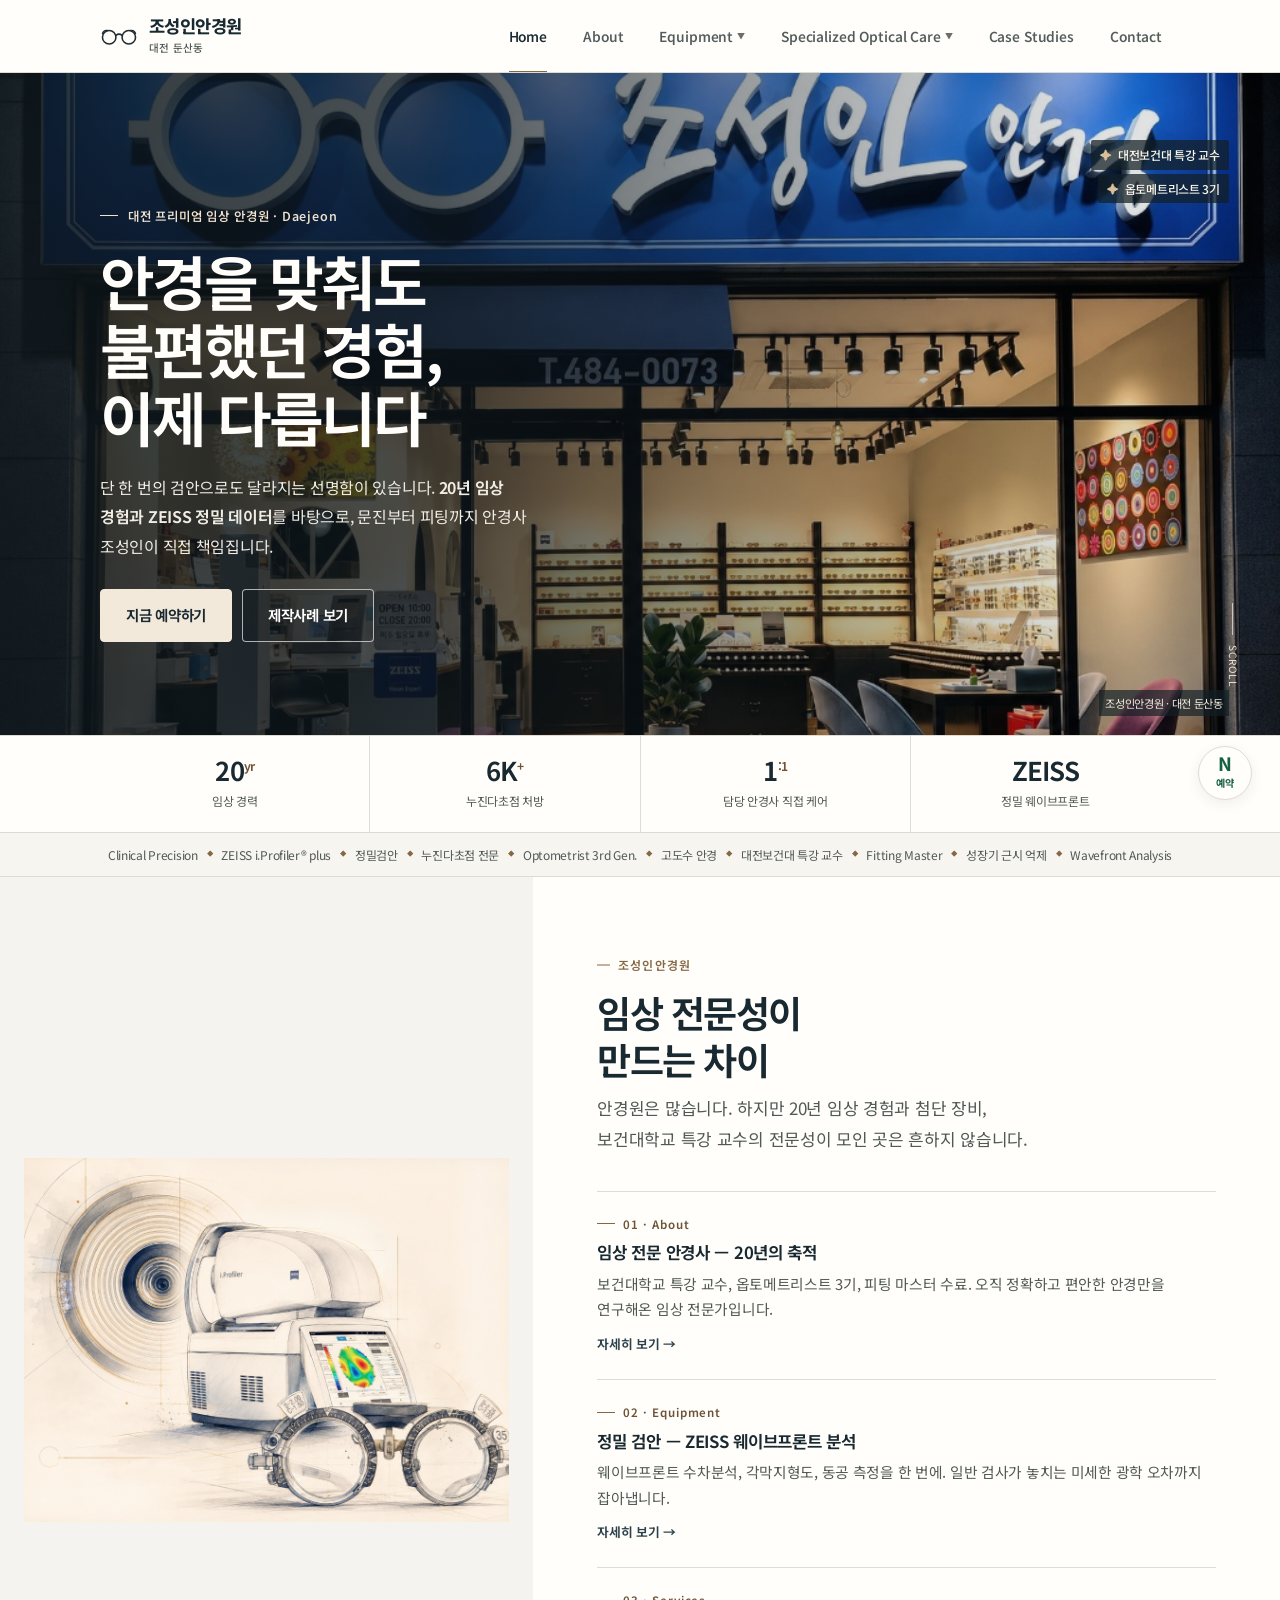
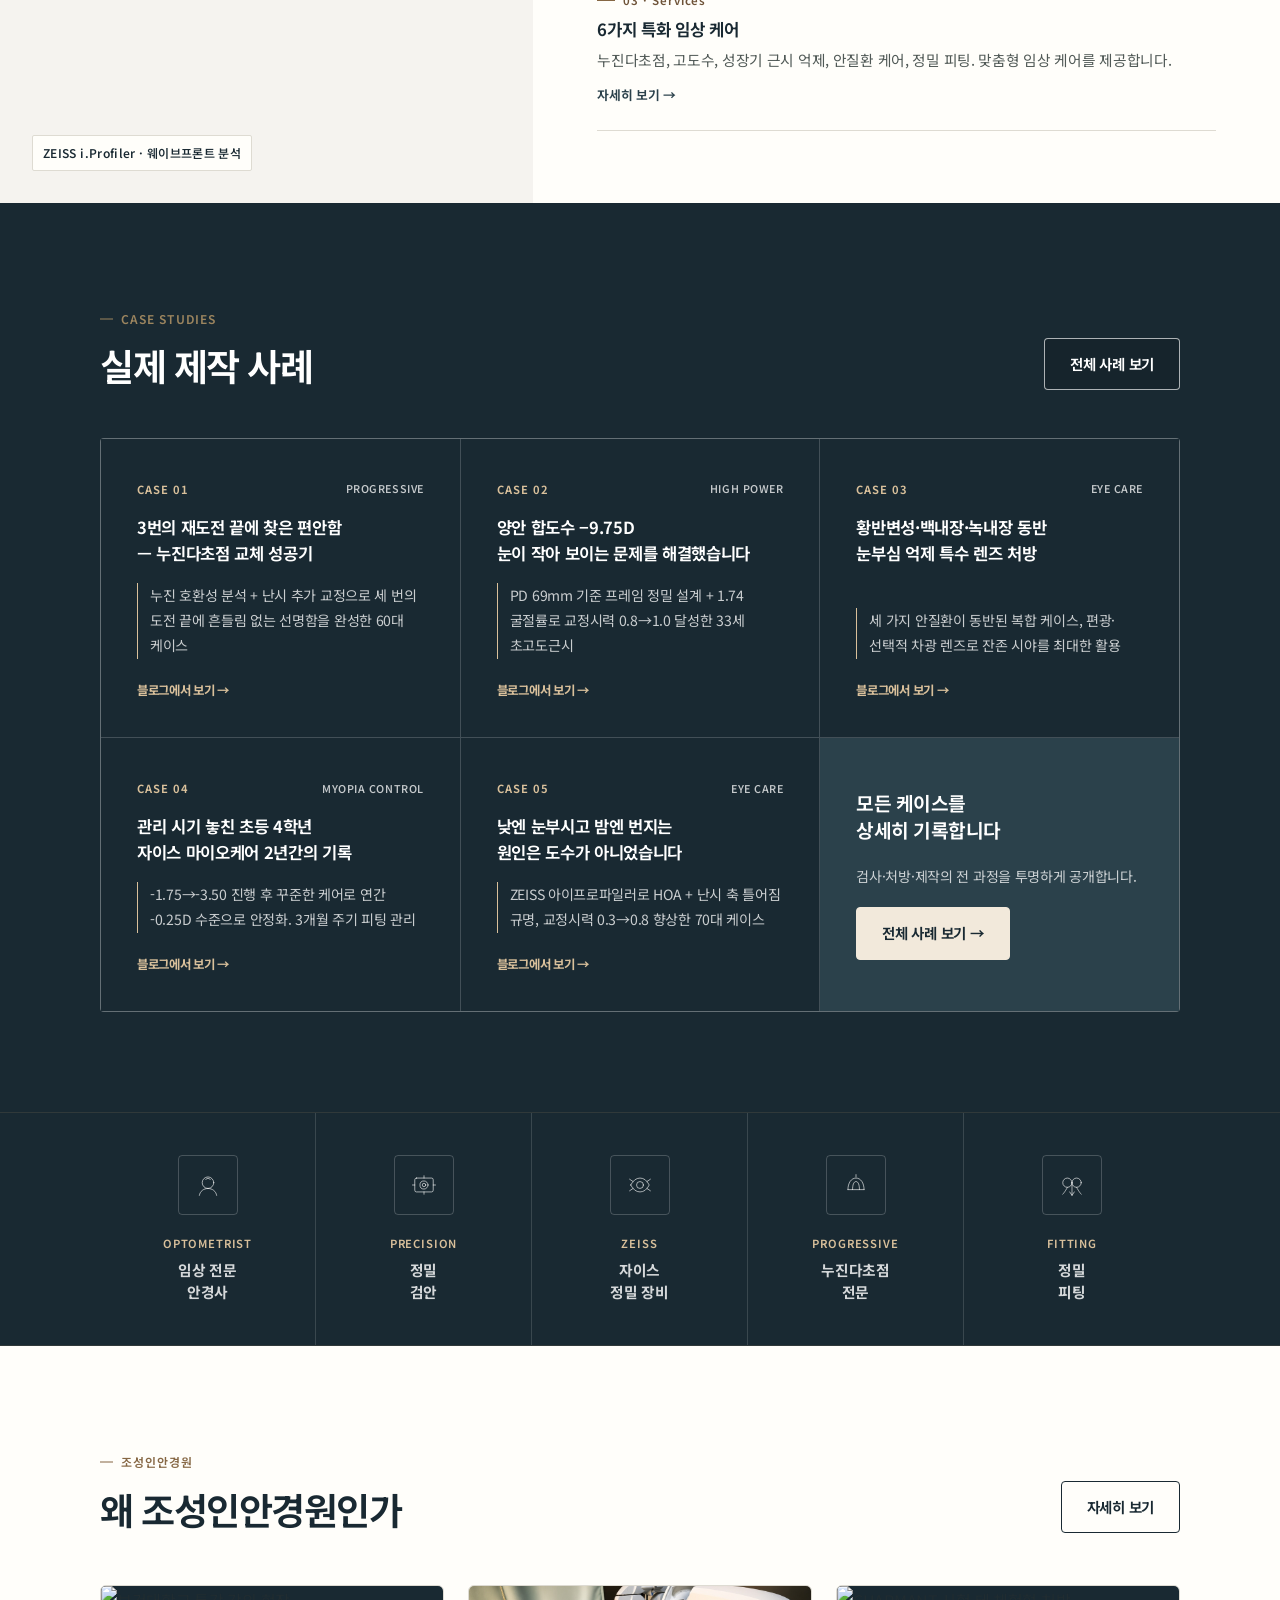
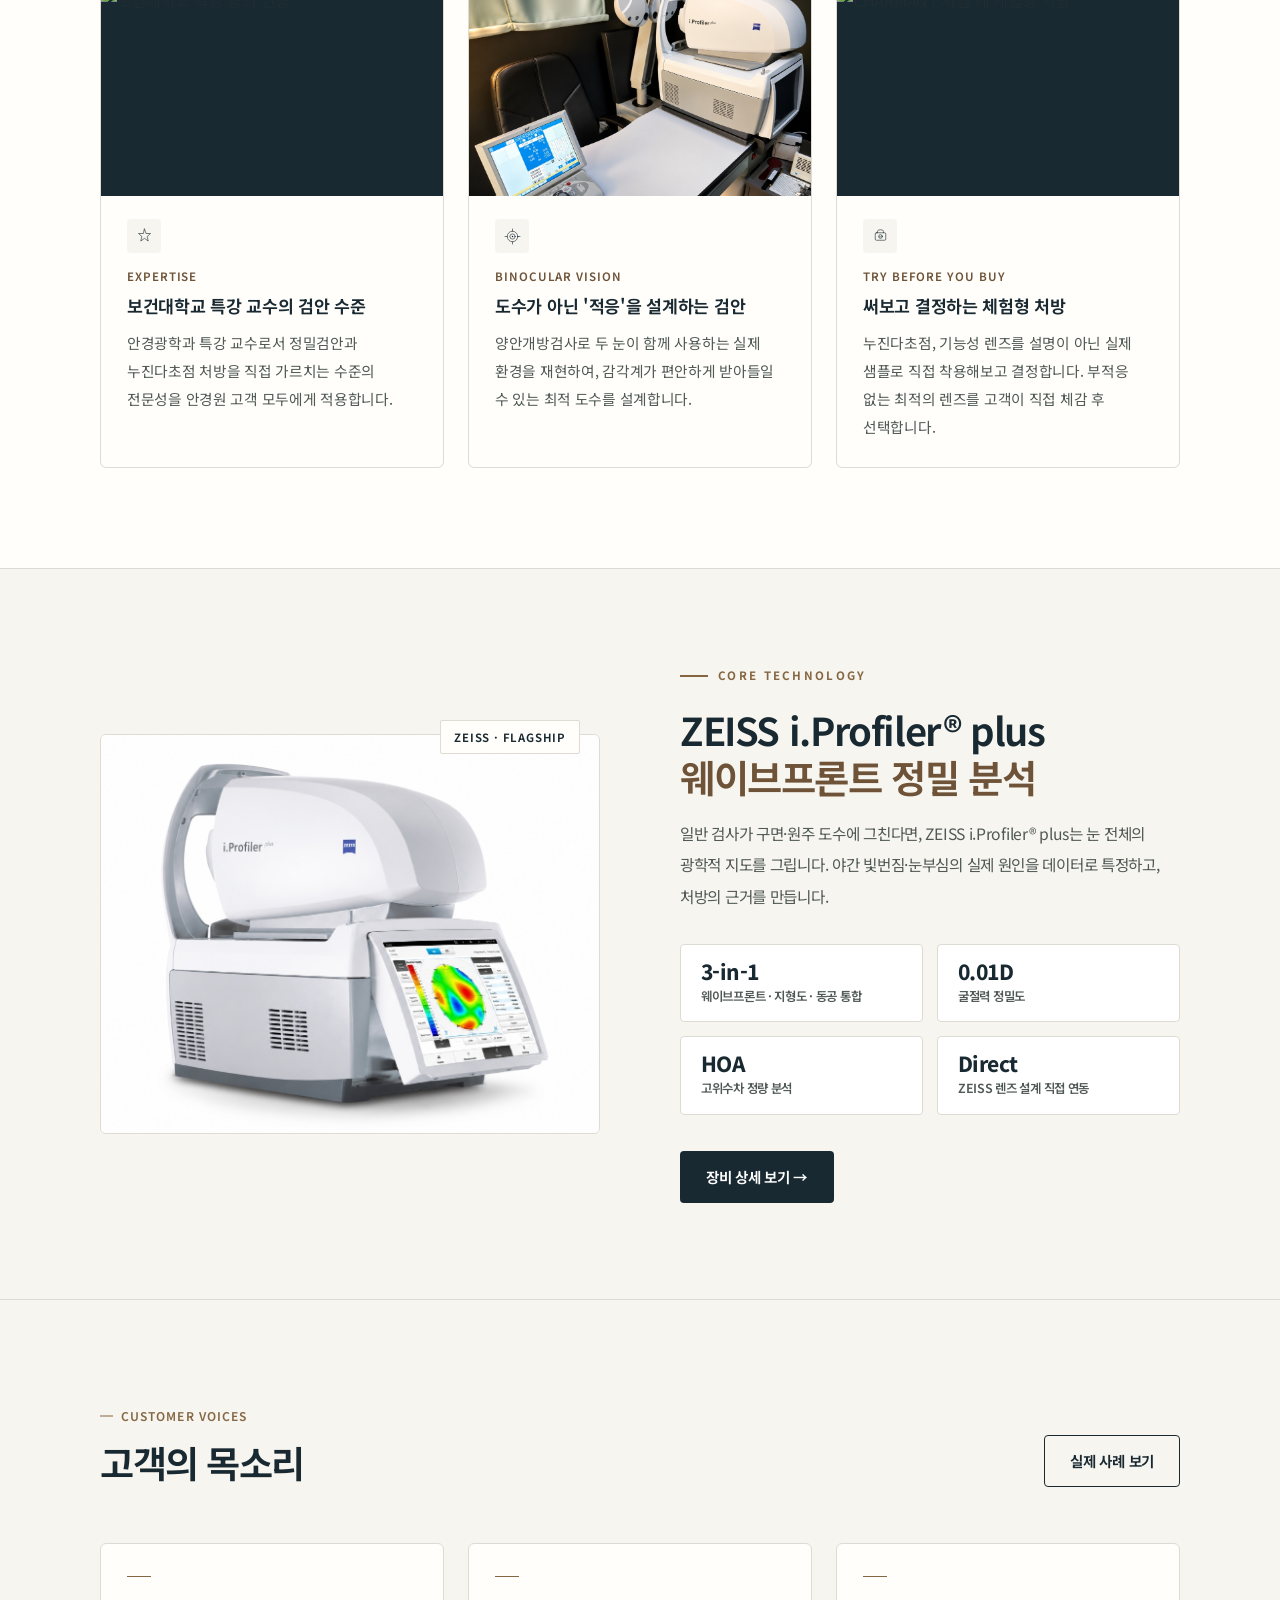
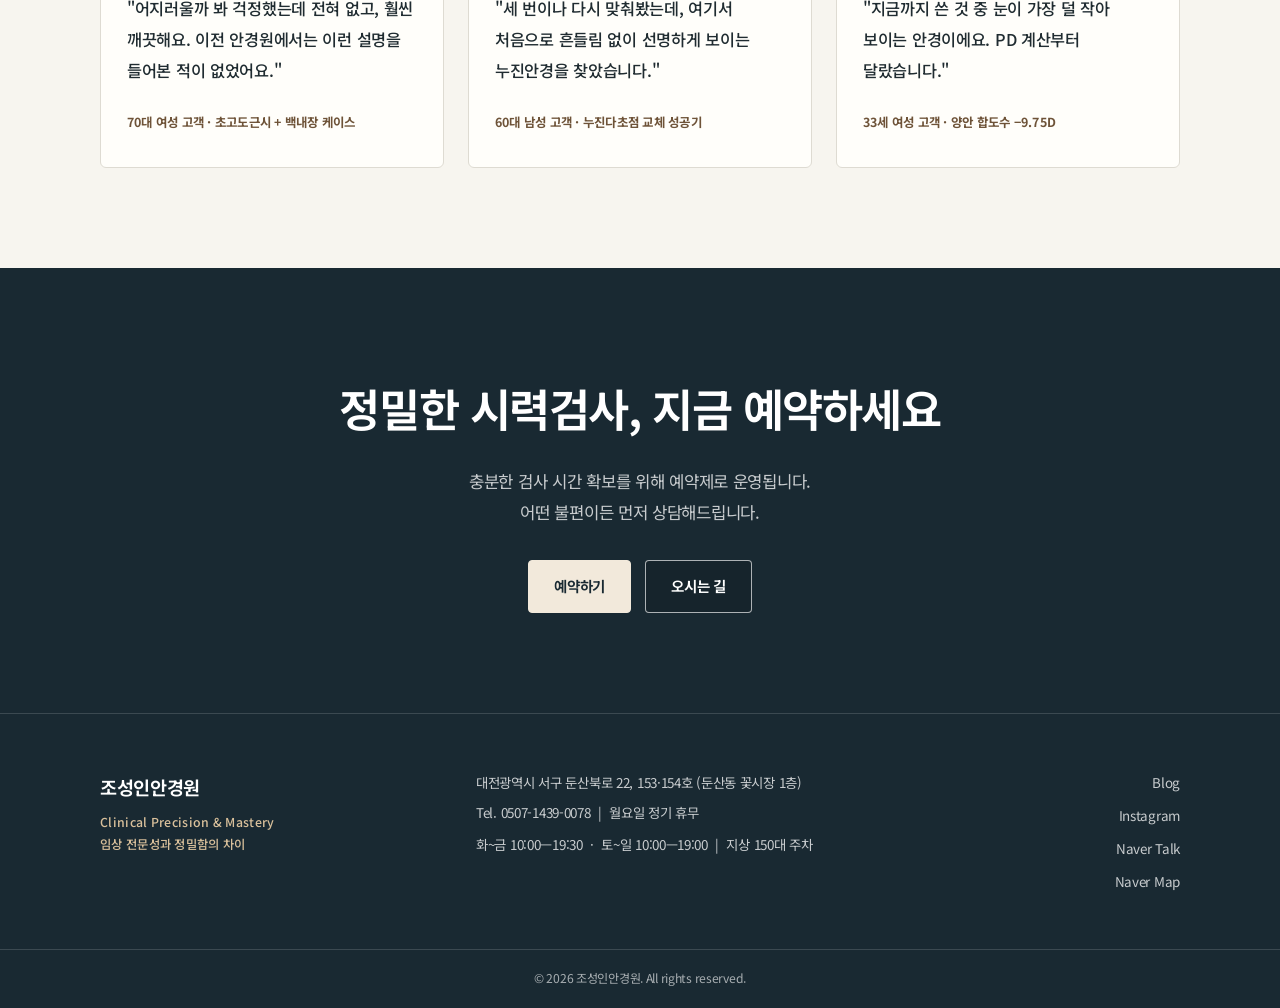
==== commit 50678a59: "feat: 조성인안경원 사이트 디자인 및 상호 정비" ====
--- a/index.html
+++ b/index.html
@@ -6,275 +6,167 @@
 <meta http-equiv="Cache-Control" content="no-cache, no-store, must-revalidate"/>
 <meta http-equiv="Pragma" content="no-cache"/>
 <meta http-equiv="Expires" content="0"/>
-<title>조성인 안경 — Clinical Precision Optical Care | 대전</title>
+<title>조성인안경원 — Clinical Precision Optical Care | 대전</title>
+<meta property="og:site_name" content="조성인안경원"/>
 <meta name="description" content="20년 임상 경력의 안경사 조성인이 직접 문진부터 피팅까지 책임지는 대전 프리미엄 임상 안경원. ZEISS 정밀 장비, 누진다초점 전문."/>
 <link rel="icon" href="favicon.ico"/>
-<link rel="stylesheet" href="css/common.css?v=20260724c"/>
+<link rel="stylesheet" href="css/common.css?v=20261125"/>
 <style>
 
-/* ══════════════════════════════════════
-   GLOBAL TOKENS
-══════════════════════════════════════ */
-:root {
-  --ease-out-expo: cubic-bezier(0.16, 1, 0.3, 1);
-  --ease-in-out-quart: cubic-bezier(0.76, 0, 0.24, 1);
-}
-
-/* ══════════════════════════════════════
-   KEYFRAMES
-══════════════════════════════════════ */
-@keyframes flow-in {
-  0%   { opacity: 0; transform: translateY(26px); filter: blur(10px); }
-  60%  { opacity: 1; filter: blur(0); }
-  100% { opacity: 1; transform: translateY(0); filter: blur(0); }
-}
-@keyframes fade-up-in {
-  to { opacity: 1; transform: translateY(0); }
-}
-@keyframes scroll-pulse {
-  0%,100% { transform: scaleY(1) translateY(0); opacity: 1; }
-  50%      { transform: scaleY(.4) translateY(10px); opacity: .3; }
-}
-@keyframes border-breathe {
-  0%,100% { opacity: .4; transform: scale(1); }
-  50%      { opacity: 1;  transform: scale(1.012); }
-}
-@keyframes hero-slide {
-  0%   { opacity: 0; }
-  6%   { opacity: 1; }
-  44%  { opacity: 1; }
-  50%  { opacity: 0; }
-  100% { opacity: 0; }
-}
-@keyframes hero-drift {
-  0%   { transform: scale(1.05); }
-  100% { transform: scale(1.14); }
-}
-@keyframes hero-zoom-out {
-  0%   { transform: scale(1.18); }
-  100% { transform: scale(1.00); }
-}
-@keyframes marquee-scroll {
-  from { transform: translateX(0); }
-  to   { transform: translateX(-50%); }
-}
-@keyframes gold-line-in {
-  from { transform: scaleX(0); }
-  to   { transform: scaleX(1); }
-}
-
-/* ══════════════════════════════════════
-   HERO — Full-bleed Slideshow
-══════════════════════════════════════ */
+/* 홈 첫 화면 */
 .hero {
   position: relative;
-  height: 96vh;
-  min-height: 680px;
-  max-height: 980px;
   display: flex;
   flex-direction: column;
+  height: 88svh;
+  min-height: 670px;
+  max-height: 870px;
   padding-top: var(--nav-h);
   overflow: hidden;
 }
 .hero-bg {
-  position: absolute; inset: 0; z-index: 0;
-  overflow: hidden; background: var(--navy);
-}
-.hero-slide {
-  position: absolute; inset: 0; opacity: 0; will-change: opacity;
-  animation: hero-slide 36s ease-in-out infinite;
-}
-.hero-slide:nth-child(1) { animation-delay: 0s; }
-.hero-slide:nth-child(2) { animation-delay: 18s; }
-.hero-slide img {
-  width: 100%; height: 100%;
-  object-fit: cover; object-position: center 45%;
-  filter: brightness(.65) contrast(1.05) saturate(1.04);
-  transform-origin: center 45%;
-  animation: hero-drift 20s ease-out both infinite alternate;
-  will-change: transform;
-}
-/* 첫 번째 슬라이드 — 간판 전체 표시 + 고급 줌아웃 */
-.hero-slide:nth-child(1) img {
-  object-position: center 22%;
-  transform-origin: center 22%;
-  animation: hero-zoom-out 18s cubic-bezier(0.25, 0.46, 0.45, 0.94) both;
-}
-/* 두 번째 슬라이드 — 기존 drift 유지 */
+  position: absolute;
+  inset: 0;
+  overflow: hidden;
+  background: var(--navy);
+}
+.hero-slide { position: absolute; inset: 0; }
+.hero-slide:nth-child(2) { opacity: 0; animation: store-photos 34s ease-in-out infinite; }
+@keyframes store-photos {
+  0%, 44%, 94%, 100% { opacity: 0; }
+  50%, 88% { opacity: 1; }
+}
+.hero-slide img { width: 100%; height: 100%; object-fit: cover; }
+.hero-slide:first-child img { object-position: center 22%; }
 .hero-slide:nth-child(2) img { object-position: center 50%; }
-
-/* 오버레이 — 좌상단 깊이감 */
 .hero-ov {
-  position: absolute; inset: 0; z-index: 1; pointer-events: none;
-  background:
-    linear-gradient(to right,
-      rgba(5,13,28,.92) 0%,
-      rgba(5,13,28,.72) 28%,
-      rgba(5,13,28,.36) 54%,
-      rgba(5,13,28,.14) 72%,
-      rgba(5,13,28,.28) 100%
-    ),
-    linear-gradient(to bottom, rgba(5,13,28,.22) 0%, transparent 22%),
-    linear-gradient(to top, rgba(5,13,28,.94) 0%, rgba(5,13,28,.12) 24%, transparent 40%);
-}
-.hero-ov::after {
-  content: '';
-  position: absolute; inset: 0;
-  background: radial-gradient(ellipse 80% 65% at 18% 44%, rgba(184,147,100,.12) 0%, transparent 55%);
+  position: absolute;
+  inset: 0;
+  z-index: 1;
   pointer-events: none;
-}
-
-/* 우상단 배지 */
+  background: linear-gradient(90deg, rgba(13,22,27,.86) 0%, rgba(13,22,27,.74) 34%, rgba(13,22,27,.43) 57%, rgba(13,22,27,.12) 85%);
+}
 .hero-badge {
-  position: absolute; z-index: 4;
-  top: calc(var(--nav-h) + 32px);
+  position: absolute;
+  z-index: 4;
+  top: calc(var(--nav-h) + 28px);
   right: clamp(24px, 4vw, 60px);
-  display: flex; flex-direction: column; align-items: flex-end; gap: 8px;
-  opacity: 0;
-  animation: flow-in 1.2s var(--ease-out-expo) 1.5s forwards;
+  display: flex;
+  flex-direction: column;
+  align-items: flex-end;
+  gap: 4px;
 }
 .hero-badge-item {
-  background: rgba(6,16,32,.52);
-  backdrop-filter: blur(14px); -webkit-backdrop-filter: blur(14px);
-  border: 1px solid rgba(212,173,114,.28);
-  border-radius: 100px; padding: 8px 18px;
-  color: rgba(255,255,255,.86); font-size: .71rem; font-weight: 700;
-  letter-spacing: .04em; white-space: nowrap;
-  transition: background .3s, border-color .3s, transform .3s;
-}
-.hero-badge-item:hover {
-  background: rgba(11,31,58,.82); border-color: rgba(212,173,114,.6);
-  transform: translateX(-3px);
-}
-.hero-badge-item em { font-style: normal; color: var(--gold-l); margin-right: 8px; }
-
-/* Hero Body */
+  padding: 4px 9px;
+  border-radius: 2px;
+  background: rgba(19,31,37,.72);
+  color: #fcf6ea;
+  font-size: .75rem;
+  font-weight: 500;
+}
+.hero-badge-item em { font-style: normal; color: var(--gold-l); margin-right: 6px; }
 .hero-body {
-  position: relative; z-index: 3; flex: 1;
-  display: flex; flex-direction: column; justify-content: center;
-  max-width: var(--max-w); width: 100%; margin: 0 auto;
-  padding: clamp(32px, 5vh, 64px) var(--px) clamp(40px, 6vh, 80px);
-  box-sizing: border-box;
-}
-.hero-text-box {
+  position: relative;
+  z-index: 3;
+  flex: 1;
+  display: flex;
+  flex-direction: column;
+  justify-content: center;
   width: 100%;
-  max-width: min(640px, 58vw);
-}
+  max-width: var(--max-w);
+  margin: 0 auto;
+  padding: 42px var(--px) 52px;
+}
+.hero-text-box { width: 100%; max-width: min(575px, 56vw); }
 .hero-tag {
-  display: inline-flex; align-items: center; gap: 12px;
-  color: var(--gold-l);
-  font-size: .72rem; font-weight: 700; letter-spacing: .24em;
-  text-transform: uppercase; margin-bottom: 28px;
-  padding: 8px 16px 8px 0;
-  opacity: 0;
-  animation: flow-in 1.1s var(--ease-out-expo) .2s forwards;
-}
-.hero-tag::before {
-  content: ''; display: inline-block; width: 38px; height: 1px;
-  background: linear-gradient(90deg, transparent, var(--gold-l)); flex-shrink: 0;
-}
+  display: inline-flex;
+  align-items: center;
+  gap: 10px;
+  margin-bottom: 20px;
+  color: #efe2cf;
+  font-size: .78rem;
+  font-weight: 550;
+  letter-spacing: .065em;
+}
+.hero-tag::before { content: ''; width: 18px; height: 1px; background: currentColor; flex-shrink: 0; }
 .hero-title {
-  font-size: clamp(2.6rem, 4.6vw, 4.9rem);
-  font-weight: 800; color: #fff;
-  line-height: 1.12; letter-spacing: -.038em;
-  margin-bottom: 28px; word-break: keep-all;
-  text-shadow: 0 2px 40px rgba(0,0,0,.32);
-}
-.hero-title em { font-style: normal; color: var(--gold-l); }
-.hero-title-line { display: block; padding-bottom: 2px; }
-.hero-title-line span { display: block; opacity: 0; will-change: transform, filter, opacity; }
-.hero-title-line:nth-child(1) span { animation: flow-in 1.3s var(--ease-out-expo) .42s forwards; }
-.hero-title-line:nth-child(2) span { animation: flow-in 1.3s var(--ease-out-expo) .62s forwards; }
-.hero-title-line:nth-child(3) span { animation: flow-in 1.3s var(--ease-out-expo) .82s forwards; }
+  margin-bottom: 22px;
+  color: #fffefa;
+  font-size: clamp(2.6rem, 4.65vw, 4.3rem);
+  font-weight: 650;
+  line-height: 1.14;
+  letter-spacing: -.054em;
+}
+.hero-title em { font-style: normal; }
+.hero-title-line { display: block; }
 .hero-desc {
-  font-size: 1.02rem; color: rgba(255,255,255,.72);
-  line-height: 2.0; margin-bottom: 42px;
-  max-width: 520px; word-break: keep-all;
-  opacity: 0;
-  animation: flow-in 1.2s var(--ease-out-expo) 1.05s forwards;
-}
-.hero-desc strong { color: #fff; font-weight: 700; }
-.hero-btns {
-  display: flex; gap: 14px; flex-wrap: wrap; align-items: center;
-  opacity: 0;
-  animation: flow-in 1.2s var(--ease-out-expo) 1.28s forwards;
-}
-
-/* 스크롤 인디케이터 */
+  max-width: 440px;
+  margin-bottom: 28px;
+  color: #f0ece4;
+  font-size: 1rem;
+  line-height: 1.85;
+}
+.hero-desc strong { font-weight: 650; }
+.hero-btns { display: flex; flex-wrap: wrap; align-items: center; gap: 10px; }
 .hero-scroll {
-  position: absolute; right: 3vw; bottom: calc(96px + 46px);
-  z-index: 4; display: flex; flex-direction: column; align-items: center; gap: 10px;
-  opacity: 0; animation: fade-up-in .5s var(--ease-out-expo) 1.6s forwards;
-}
-.hero-scroll-text { font-size: .58rem; letter-spacing: .18em; color: rgba(255,255,255,.3); writing-mode: vertical-rl; }
-.hero-scroll-line {
-  width: 1px; height: 56px;
-  background: linear-gradient(to bottom, rgba(212,173,114,.7), transparent);
-  animation: scroll-pulse 2.4s ease-in-out infinite;
-}
-
-/* 사진 크레딧 */
+  position: absolute;
+  right: 3vw;
+  bottom: 145px;
+  z-index: 4;
+  display: flex;
+  flex-direction: column;
+  align-items: center;
+  gap: 10px;
+}
+.hero-scroll-text { color: #ede4d6; font-size: .63rem; letter-spacing: .11em; writing-mode: vertical-rl; }
+.hero-scroll-line { width: 1px; height: 32px; background: rgba(255,255,255,.6); }
 .hero-photo-credit {
-  position: absolute; z-index: 4; bottom: calc(96px + 22px);
+  position: absolute;
   right: clamp(24px, 4vw, 64px);
-  color: rgba(255,255,255,.38); font-size: .66rem; font-weight: 700;
-  letter-spacing: .14em; text-transform: uppercase;
-  opacity: 0; animation: fade-up-in .6s ease 1.8s forwards;
-}
-
-/* Hero Stats Bar */
+  bottom: 116px;
+  z-index: 4;
+  padding: 3px 6px;
+  background: rgba(19,31,37,.68);
+  color: #f2e9dd;
+  font-size: .7rem;
+}
 .hero-stats {
-  position: relative; z-index: 3; flex-shrink: 0;
-  border-top: 1px solid rgba(212,173,114,.22);
-  backdrop-filter: blur(24px); -webkit-backdrop-filter: blur(24px);
-  background: rgba(5,13,28,.62);
-}
-.hero-stats-inner {
-  max-width: var(--max-w); margin: 0 auto; padding: 0 var(--px); display: flex;
-}
-.hero-stat {
-  flex: 1; padding: 26px 0;
-  border-right: 1px solid rgba(255,255,255,.08); text-align: center;
-  opacity: 0; animation: flow-in 1.1s var(--ease-out-expo) 1.4s forwards;
-  transition: background .3s;
-}
-.hero-stat:nth-child(1) { animation-delay: 1.4s; }
-.hero-stat:nth-child(2) { animation-delay: 1.5s; }
-.hero-stat:nth-child(3) { animation-delay: 1.6s; }
-.hero-stat:nth-child(4) { animation-delay: 1.7s; }
+  position: relative;
+  z-index: 3;
+  flex-shrink: 0;
+  border-top: 1px solid var(--bdr);
+  background: var(--white);
+}
+.hero-stats-inner { display: flex; max-width: var(--max-w); margin: 0 auto; padding: 0 var(--px); }
+.hero-stat { flex: 1; padding: 20px 8px; border-right: 1px solid var(--bdr); text-align: center; }
 .hero-stat:last-child { border-right: none; }
-.hero-stat:hover { background: rgba(184,147,100,.07); }
 .hero-stat-num {
-  font-size: 1.82rem; font-weight: 800; color: #fff;
-  letter-spacing: -.03em; line-height: 1; margin-bottom: 7px;
-}
-.hero-stat-num sup { font-size: .82rem; color: var(--gold-l); vertical-align: super; }
-.hero-stat-lbl { font-size: .68rem; color: rgba(255,255,255,.46); letter-spacing: .05em; font-weight: 600; word-break: keep-all; }
-
-/* ══════════════════════════════════════
-   MARQUEE STRIP
-══════════════════════════════════════ */
-.marquee-strip {
-  background: var(--navy); overflow: hidden; padding: 18px 0;
-  border-top: 1px solid rgba(212,173,114,.16);
-  border-bottom: 1px solid rgba(212,173,114,.16);
-  position: relative;
-}
-.marquee-strip::before, .marquee-strip::after {
-  content: ''; position: absolute; top: 0; bottom: 0; width: 120px; z-index: 2; pointer-events: none;
-}
-.marquee-strip::before { left: 0;  background: linear-gradient(90deg, var(--navy), transparent); }
-.marquee-strip::after  { right: 0; background: linear-gradient(270deg, var(--navy), transparent); }
+  margin-bottom: 6px;
+  color: var(--navy);
+  font-size: 1.62rem;
+  font-weight: 650;
+  line-height: 1.1;
+  letter-spacing: -.035em;
+}
+.hero-stat-num sup { color: var(--gold-d); font-size: .76rem; }
+.hero-stat-lbl { color: var(--sub); font-size: .75rem; }
+
+/* 전문 분야 띠 */
+.marquee-strip { padding: 12px 0; border-block: 1px solid var(--bdr); background: var(--off); }
 .marquee-track {
-  display: flex; gap: 0;
-  animation: marquee-scroll 32s linear infinite; width: max-content;
-}
-.marquee-track span {
-  font-size: .73rem; font-weight: 700; letter-spacing: .16em;
-  color: rgba(255,255,255,.42); text-transform: uppercase;
-  padding: 0 34px; white-space: nowrap;
-}
-.marquee-track .m-dot { color: var(--gold-l); padding: 0; font-size: .55rem; }
+  display: flex;
+  flex-wrap: wrap;
+  justify-content: center;
+  align-items: center;
+  gap: 5px 9px;
+  max-width: 1320px;
+  margin: 0 auto;
+  padding: 0 var(--px);
+  color: var(--sub);
+}
+.marquee-track span { font-size: .75rem; line-height: 1.6; white-space: nowrap; }
+.marquee-track .m-dot { color: var(--gold); font-size: .4rem; }
+.marquee-track .m-dot:last-child { display: none; }
 
 /* ══════════════════════════════════════
    INTRO — 임상 전문성 스플릿
@@ -289,145 +181,100 @@
 .intro-split-visual img {
   width: 100%; height: 100%;
   object-fit: contain; object-position: center center; display: block;
-  transition: transform 1.4s var(--ease-in-out-quart);
-  filter: none;
   padding: 24px;
   box-sizing: border-box;
 }
-.intro-split-visual:hover img { transform: scale(1.03); }
-.intro-split-visual-overlay {
-  position: absolute; inset: 0;
-  background:
-    linear-gradient(to right, transparent 60%, rgba(245,243,239,.35) 100%);
-}
 .intro-split-visual-tag {
   position: absolute; bottom: 32px; left: 32px;
-  background: rgba(11,31,58,.82); backdrop-filter: blur(8px);
-  border: 1px solid rgba(184,147,100,.3);
-  color: var(--gold-l); font-size: .72rem; font-weight: 700;
-  letter-spacing: .14em; padding: 8px 16px; border-radius: 2px; text-transform: uppercase;
+  background: var(--white); border: 1px solid var(--bdr);
+  color: var(--navy); font-size: .75rem; font-weight: 550;
+  letter-spacing: .03em; padding: 6px 10px; border-radius: 2px;
 }
 .intro-split-body {
   padding: 72px clamp(36px, 5vw, 80px);
   display: flex; flex-direction: column; justify-content: center;
-  background: var(--off);
-}
-.intro-cards-stack { display: flex; flex-direction: column; gap: 12px; }
+  background: var(--white);
+}
+.intro-cards-stack { display: flex; flex-direction: column; border-bottom: 1px solid var(--bdr); }
 .intro-card-h {
-  background: #fff; padding: 28px 32px;
-  border-radius: 12px; border: 1px solid var(--bdr);
-  border-left: 3px solid transparent;
-  transition: border-color .35s, box-shadow .35s, transform .35s;
-  position: relative; cursor: pointer; text-decoration: none; display: block;
-}
-.intro-card-h:hover {
-  border-color: rgba(184,146,74,.35); border-left-color: var(--gold);
-  box-shadow: var(--sh-m); transform: translateX(8px); z-index: 2;
+  padding: 22px 0;
+  border-top: 1px solid var(--bdr);
+  display: block;
 }
 .intro-card-h-num {
-  font-size: .62rem; font-weight: 700; color: var(--gold);
-  letter-spacing: .18em; margin-bottom: 8px;
+  font-size: .72rem; font-weight: 600; color: var(--gold-d);
+  letter-spacing: .08em; margin-bottom: 6px;
   display: flex; align-items: center; gap: 8px;
 }
 .intro-card-h-num::before {
   content: ''; display: inline-block; width: 18px; height: 1px; background: var(--gold); flex-shrink: 0;
 }
-.intro-card-h h3 { font-size: 1.0rem; font-weight: 800; color: var(--navy); line-height: 1.45; margin-bottom: 8px; word-break: keep-all; letter-spacing: -.02em; }
-.intro-card-h p { font-size: .87rem; color: var(--sub); line-height: 1.85; word-break: keep-all; }
+.intro-card-h h3 { font-size: 1.05rem; font-weight: 650; color: var(--navy); line-height: 1.45; margin-bottom: 6px; }
+.intro-card-h p { font-size: .92rem; color: var(--sub); line-height: 1.75; }
 .intro-card-h-arrow {
   display: inline-flex; align-items: center; gap: 6px;
-  font-size: .78rem; font-weight: 700; color: var(--navy-2); margin-top: 10px;
-  transition: gap .25s, color .25s;
-}
-.intro-card-h:hover .intro-card-h-arrow { gap: 10px; color: var(--gold-d); }
+  font-size: .8rem; font-weight: 650; color: var(--navy-2); margin-top: 10px;
+}
+.intro-card-h:hover .intro-card-h-arrow { color: var(--gold-d); text-decoration: underline; text-underline-offset: 4px; }
 
 /* ══════════════════════════════════════
    WHY — 이유 3카드 그리드 (이미지 포함)
 ══════════════════════════════════════ */
-.why-section { background: #fff; }
+.why-section { background: var(--white); }
 .why-header {
   display: flex; justify-content: space-between; align-items: flex-end;
   flex-wrap: wrap; gap: 20px; margin-bottom: 52px;
 }
 .why-grid { display: grid; grid-template-columns: repeat(3, 1fr); gap: 24px; }
-.why-card {
-  background: #fff; border-radius: var(--rl); overflow: hidden;
-  box-shadow: var(--sh-s); border: 1px solid var(--bdr);
-  transition: transform .45s var(--ease-out-expo), box-shadow .45s, border-color .45s;
-  position: relative;
-}
-.why-card:hover { transform: translateY(-10px); box-shadow: 0 34px 64px rgba(10,28,51,.16); border-color: rgba(184,146,74,.3); }
+.why-card { background: var(--white); border-radius: var(--rl); overflow: hidden; border: 1px solid var(--bdr); }
 .why-card-img { height: 210px; overflow: hidden; position: relative; background: var(--navy); }
-.why-card-img img { width: 100%; height: 100%; object-fit: cover; transition: transform .8s var(--ease-in-out-quart); display: block; }
-.why-card:hover .why-card-img img { transform: scale(1.07); }
-.why-card-img-ov { position: absolute; inset: 0; background: linear-gradient(to bottom, transparent 40%, rgba(11,31,58,.5) 100%); }
-.why-card-body { padding: 30px 32px 34px; position: relative; }
+.why-card-img img { width: 100%; height: 100%; object-fit: cover; }
+.why-card-body { padding: 23px 26px 27px; }
 .why-card-icon {
-  width: 52px; height: 52px; margin: -52px 0 18px;
-  position: relative; z-index: 2;
-  background: #fff; border-radius: 14px; border: 1px solid var(--bdr);
-  box-shadow: var(--sh-s); display: flex; align-items: center; justify-content: center;
-  transition: background .35s, transform .35s;
-}
-.why-card:hover .why-card-icon { background: var(--navy); transform: translateY(-2px); }
-.why-card:hover .why-card-icon svg { stroke: var(--gold-l); }
-.why-card-icon svg { width: 26px; height: 26px; stroke: var(--navy); fill: none; stroke-width: 1.6; stroke-linecap: round; stroke-linejoin: round; transition: stroke .35s; }
-.why-card-en { font-size: .67rem; font-weight: 800; letter-spacing: .12em; color: var(--gold); text-transform: uppercase; margin-bottom: 9px; }
-.why-card-title { font-size: 1.08rem; font-weight: 800; color: var(--navy); line-height: 1.42; margin-bottom: 12px; word-break: keep-all; letter-spacing: -.02em; }
+  width: 34px; height: 34px; margin-bottom: 13px;
+  border-radius: var(--r); background: var(--off);
+  display: flex; align-items: center; justify-content: center;
+}
+.why-card-icon svg { width: 21px; height: 21px; stroke: var(--navy); fill: none; stroke-width: 1.6; stroke-linecap: round; stroke-linejoin: round; }
+.why-card-en { font-size: .72rem; font-weight: 600; letter-spacing: .08em; color: var(--gold-d); text-transform: uppercase; margin-bottom: 7px; }
+.why-card-title { font-size: 1.08rem; font-weight: 650; color: var(--navy); line-height: 1.42; margin-bottom: 10px; }
 .why-card-desc { font-size: .92rem; color: var(--sub); line-height: 1.9; word-break: keep-all; }
 
 /* ══════════════════════════════════════
    CASES — 텍스트 중심 그리드 (홈 프리뷰)
 ══════════════════════════════════════ */
 .cases-section { background: var(--navy); position: relative; overflow: hidden; }
-.cases-section::before {
-  content: 'CASES';
-  position: absolute; right: -20px; top: 50%; transform: translateY(-50%);
-  font-size: 22rem; font-weight: 900; color: rgba(255,255,255,.022);
-  letter-spacing: -.08em; pointer-events: none; user-select: none;
-  line-height: 1;
-}
 .cases-grid {
   display: grid; grid-template-columns: repeat(3, 1fr); gap: 1px;
-  background: rgba(255,255,255,.07);
-  border: 1px solid rgba(255,255,255,.07);
-  border-radius: var(--rl); overflow: hidden;
+  background: rgba(255,255,255,.18);
+  border: 1px solid rgba(255,255,255,.18);
+  border-radius: var(--r);
 }
 .case-card {
-  background: rgba(255,255,255,.03);
+  background: var(--navy);
   padding: 40px 36px 36px;
   display: flex; flex-direction: column; gap: 16px;
-  transition: background .3s, transform .4s var(--ease-out-expo);
+  transition: var(--tr);
   text-decoration: none; position: relative; overflow: hidden;
 }
-.case-card::before {
-  content: '';
-  position: absolute; top: 0; left: 0; right: 0; height: 2px;
-  background: var(--gold-grad);
-  transform: scaleX(0); transform-origin: left;
-  transition: transform .4s var(--ease-out-expo);
-}
-.case-card:hover { background: rgba(255,255,255,.07); }
-.case-card:hover::before { transform: scaleX(1); }
+.case-card:hover, .case-card:focus-visible { background: var(--navy-2); }
 .case-card-top { display: flex; align-items: center; justify-content: space-between; }
 .case-card-num {
-  font-size: .6rem; font-weight: 800; letter-spacing: .24em;
+  font-size: .7rem; font-weight: 650; letter-spacing: .09em;
   color: var(--gold-l); text-transform: uppercase;
 }
 .case-card-cat {
-  font-size: .63rem; font-weight: 700; letter-spacing: .08em;
-  color: rgba(255,255,255,.38); text-transform: uppercase;
-  background: rgba(255,255,255,.08); border: 1px solid rgba(255,255,255,.1);
-  padding: 3px 10px; border-radius: 20px;
+  font-size: .67rem; font-weight: 550; letter-spacing: .05em;
+  color: rgba(255,255,255,.75); text-transform: uppercase;
 }
 .case-card-title {
-  font-size: .98rem; font-weight: 800; color: rgba(255,255,255,.92);
+  font-size: 1.04rem; font-weight: 650; color: #fff;
   line-height: 1.55; word-break: keep-all; flex: 1; letter-spacing: -.02em;
 }
 .case-card-key {
-  font-size: .82rem; color: rgba(255,255,255,.5);
+  font-size: .88rem; color: rgba(255,255,255,.77);
   line-height: 1.8; word-break: keep-all;
-  border-left: 2px solid rgba(184,147,100,.5); padding-left: 14px;
+  border-left: 1px solid var(--gold-l); padding-left: 12px;
   display: -webkit-box;
   -webkit-line-clamp: 3; -webkit-box-orient: vertical; overflow: hidden;
 }
@@ -435,25 +282,23 @@
   font-size: .78rem; font-weight: 700; color: var(--gold-l);
   display: inline-flex; align-items: center; gap: 5px;
   align-self: flex-start; margin-top: 4px;
-  transition: gap .2s, color .2s;
-}
-.case-card:hover .case-card-link { gap: 9px; }
+}
+.case-card:hover .case-card-link { text-decoration: underline; text-underline-offset: 4px; }
 
 /* 5번째, 6번째 카드: 하단 줄 */
 .case-card--wide { grid-column: span 1; }
 /* bottom row: 케이스 05 + CTA */
 .case-cta-card {
-  background: rgba(184,147,100,.10);
-  border-left: 1px solid rgba(255,255,255,.07);
+  background: var(--navy-2);
   padding: 40px 36px; display: flex; flex-direction: column;
   justify-content: center; align-items: flex-start; gap: 18px;
   grid-column: span 1;
 }
 .case-cta-card h3 {
-  font-size: 1.2rem; font-weight: 800; color: #fff;
+  font-size: 1.2rem; font-weight: 650; color: #fff;
   line-height: 1.45; word-break: keep-all; letter-spacing: -.025em;
 }
-.case-cta-card p { font-size: .88rem; color: rgba(255,255,255,.52); line-height: 1.85; word-break: keep-all; }
+.case-cta-card p { font-size: .88rem; color: rgba(255,255,255,.76); line-height: 1.85; word-break: keep-all; }
 
 /* ══════════════════════════════════════
    ZEISS BAND — 다크 풀블리드
@@ -471,22 +316,14 @@
 .zeiss-band-img { position: relative; }
 .zeiss-band-img img {
   width: 100%; border-radius: var(--rl);
-  box-shadow: 0 24px 72px rgba(10,28,51,.14); display: block;
   background: #fff; object-fit: contain;
   border: 1px solid var(--bdr);
 }
-.zeiss-band-img::after {
-  content: '';
-  position: absolute; inset: -16px;
-  border: 1px solid rgba(184,147,100,.2);
-  border-radius: calc(var(--rl) + 4px); pointer-events: none;
-  animation: border-breathe 5s ease-in-out infinite;
-}
 .zeiss-band-badge {
   position: absolute; top: -14px; right: 20px;
-  background: var(--navy); color: var(--gold-l);
-  font-size: .7rem; font-weight: 800; letter-spacing: .1em;
-  padding: 8px 18px; border-radius: 2px; text-transform: uppercase;
+  background: var(--white); color: var(--navy); border: 1px solid var(--bdr);
+  font-size: .71rem; font-weight: 650; letter-spacing: .07em;
+  padding: 6px 13px; border-radius: 2px; text-transform: uppercase;
 }
 .zeiss-band-content { color: var(--navy); }
 .zeiss-band-label {
@@ -499,7 +336,7 @@
 }
 .zeiss-band-content h2 {
   font-size: clamp(1.8rem, 3vw, 2.8rem);
-  font-weight: 800; line-height: 1.22;
+  font-weight: 650; line-height: 1.22;
   letter-spacing: -.036em; margin-bottom: 18px; word-break: keep-all;
   color: var(--navy);
 }
@@ -531,62 +368,35 @@
   display: grid; grid-template-columns: repeat(5, 1fr);
 }
 .feature-item {
-  padding: 52px 20px; text-align: center;
-  border-right: 1px solid rgba(255,255,255,.07);
-  position: relative; overflow: hidden;
-  transition: background .3s;
-}
-.feature-item::after {
-  content: '';
-  position: absolute; bottom: 0; left: 50%; right: 50%;
-  height: 2px; background: var(--gold-grad);
-  transition: left .4s var(--ease-out-expo), right .4s var(--ease-out-expo);
-}
-.feature-item:hover::after { left: 0; right: 0; }
-.feature-item:hover { background: rgba(255,255,255,.04); }
-.feature-item:hover .feature-icon { background: rgba(184,147,100,.15); transform: translateY(-4px); border-color: rgba(184,147,100,.4); }
-.feature-item:hover .feature-icon svg { stroke: var(--gold-l); }
+  padding: 42px 20px; text-align: center;
+  border-right: 1px solid rgba(255,255,255,.14);
+}
 .feature-item:last-child { border-right: none; }
 .feature-icon {
   width: 60px; height: 60px; margin: 0 auto 18px;
-  border-radius: 16px; background: rgba(255,255,255,.07);
-  border: 1px solid rgba(255,255,255,.1);
+  border-radius: var(--r); border: 1px solid rgba(255,255,255,.2);
   display: flex; align-items: center; justify-content: center;
-  transition: background .35s var(--ease-out-expo), transform .35s var(--ease-out-expo), border-color .35s;
 }
 .feature-icon svg { width: 30px; height: 30px; stroke: rgba(255,255,255,.7); fill: none; stroke-width: 1.5; stroke-linecap: round; stroke-linejoin: round; transition: stroke .35s; }
-.feature-en { font-size: .68rem; font-weight: 800; letter-spacing: .12em; color: var(--gold-l); text-transform: uppercase; margin-bottom: 6px; opacity: .8; }
+.feature-en { font-size: .7rem; font-weight: 600; letter-spacing: .075em; color: var(--gold-l); text-transform: uppercase; margin-bottom: 6px; }
 .feature-ko { font-size: .92rem; font-weight: 700; color: rgba(255,255,255,.82); line-height: 1.5; word-break: keep-all; }
 
 /* ══════════════════════════════════════
    TESTIMONIAL / QUOTE BAND
 ══════════════════════════════════════ */
-.quote-band { background: var(--off); padding: 112px 0; position: relative; overflow: hidden; border-top: 1px solid var(--bdr); }
-.quote-band::before {
-  content: '"';
-  position: absolute; top: -60px; left: calc((100vw - var(--max-w)) / 2 + var(--px));
-  font-size: 28rem; font-weight: 900; line-height: 1;
-  color: rgba(10,28,51,.04); pointer-events: none; font-family: Georgia, serif;
-}
+.quote-band { background: var(--off); padding: var(--sec-py) 0; border-top: 1px solid var(--bdr); }
 .quote-band-inner {
   max-width: var(--max-w); margin: 0 auto; padding: 0 var(--px);
 }
 .quote-band-header { display: flex; justify-content: space-between; align-items: flex-end; margin-bottom: 56px; flex-wrap: wrap; gap: 16px; }
 .quote-grid { display: grid; grid-template-columns: repeat(3, 1fr); gap: 24px; }
 .quote-item {
-  background: #fff; border: 1px solid var(--bdr); border-radius: var(--rl);
-  padding: 36px 32px; position: relative;
-  transition: box-shadow .35s, border-color .35s, transform .35s;
-}
-.quote-item:hover { box-shadow: var(--sh-m); border-color: rgba(184,146,74,.3); transform: translateY(-4px); }
-.quote-item::before {
-  content: '\201C'; position: absolute; top: 20px; right: 28px;
-  font-family: Georgia, serif; font-size: 4rem; line-height: 1;
-  color: rgba(184,147,100,.18);
+  background: var(--white); border: 1px solid var(--bdr); border-radius: var(--rl);
+  padding: 32px 26px;
 }
 .quote-gold-line {
-  width: 32px; height: 2px; background: var(--gold-grad);
-  border-radius: 2px; margin-bottom: 22px;
+  width: 24px; height: 1px; background: var(--gold);
+  margin-bottom: 16px;
 }
 .quote-item blockquote {
   font-size: clamp(.9rem, 1.3vw, 1.02rem);
@@ -602,44 +412,17 @@
 ══════════════════════════════════════ */
 .cta-sec {
   position: relative; overflow: hidden;
-  background: var(--navy); padding: 120px 0; text-align: center;
-}
-.cta-sec::before {
-  content: '';
-  position: absolute; inset: 0;
-  background:
-    radial-gradient(ellipse 70% 120% at 50% 100%, rgba(184,147,100,.18) 0%, transparent 62%),
-    radial-gradient(ellipse 60% 80% at 20% 0%, rgba(30,61,110,.4) 0%, transparent 55%);
-}
-.cta-sec::after {
-  content: ''; position: absolute; top: 0; left: 50%; transform: translateX(-50%);
-  width: 120px; height: 2px; border-radius: 2px; background: var(--gold-grad);
+  background: var(--navy); padding: var(--sec-py) 0; text-align: center;
+  border-bottom: 1px solid rgba(255,255,255,.15);
 }
 .cta-sec .wrap { position: relative; z-index: 1; }
 .cta-sec h2 {
   font-size: clamp(2rem, 3.5vw, 3rem);
-  font-weight: 800; color: #fff; letter-spacing: -.032em;
+  font-weight: 650; color: #fff; letter-spacing: -.032em;
   margin-bottom: 18px; word-break: keep-all;
 }
-.cta-sec p { font-size: 1.05rem; color: rgba(255,255,255,.55); line-height: 1.95; margin-bottom: 44px; word-break: keep-all; }
+.cta-sec p { font-size: 1.05rem; color: rgba(255,255,255,.76); line-height: 1.85; margin-bottom: 32px; word-break: keep-all; }
 .cta-btns { display: flex; justify-content: center; gap: 14px; flex-wrap: wrap; }
-
-/* ══════════════════════════════════════
-   SCROLL REVEAL
-══════════════════════════════════════ */
-.sr {
-  opacity: 0; transform: translateY(32px);
-  transition: opacity .8s var(--ease-out-expo), transform .8s var(--ease-out-expo);
-}
-.sr.sr-left  { transform: translateX(-40px); }
-.sr.sr-right { transform: translateX(40px); }
-.sr.sr-scale { transform: scale(.96); }
-.sr.on { opacity: 1; transform: translateY(0) translateX(0) scale(1); }
-.sr.d1 { transition-delay: .12s; }
-.sr.d2 { transition-delay: .24s; }
-.sr.d3 { transition-delay: .36s; }
-.sr.d4 { transition-delay: .48s; }
-.sr.d5 { transition-delay: .60s; }
 
 /* ══════════════════════════════════════
    RESPONSIVE
@@ -658,6 +441,7 @@
 
 @media (max-width: 760px) {
   .hero { height: auto; min-height: 100svh; }
+  .hero-ov { background: linear-gradient(90deg, rgba(13,22,27,.87), rgba(13,22,27,.63)); }
   .hero-body { padding-bottom: 36px; }
   .hero-text-box { max-width: 100%; }
   .hero-scroll { display: none; }
@@ -667,8 +451,7 @@
   .hero-stats-inner { flex-wrap: wrap; }
   .hero-stat { min-width: 50%; flex: 0 0 50%; }
   .hero-stat:nth-child(2) { border-right: none; }
-  .hero-stat:nth-child(3) { border-top: 1px solid rgba(255,255,255,.1); }
-  .hero-stat:nth-child(4) { border-top: 1px solid rgba(255,255,255,.1); border-right: none; }
+  .hero-stat:nth-child(3), .hero-stat:nth-child(4) { border-top: 1px solid var(--bdr); }
   .feature-inner { grid-template-columns: repeat(3, 1fr); }
   .feature-item:nth-child(3) { border-right: none; }
   .feature-item:nth-child(n+4) { border-top: 1px solid rgba(255,255,255,.07); }
@@ -691,6 +474,7 @@
   .hero-stat { padding: 16px 0; }
   .hero-stat-num { font-size: 1.45rem; }
   .hero-stat-lbl { font-size: .62rem; }
+  .intro-split-body { padding: var(--sec-py) var(--px); }
   .feature-inner { grid-template-columns: repeat(2, 1fr); }
   .feature-item { padding: 32px 12px; }
   .feature-item:nth-child(2) { border-right: none; }
@@ -700,16 +484,16 @@
   .case-card { padding: 28px 24px; }
   .zeiss-band-inner { gap: 36px; }
   .zeiss-specs { grid-template-columns: 1fr 1fr; }
+  .zeiss-band-inner { padding-block: var(--sec-py); }
+}
+
+@media (max-width: 1120px) {
+  .marquee-track { gap: 6px 15px; }
+  .marquee-track .m-dot { display: none; }
 }
 
 @media (prefers-reduced-motion: reduce) {
-  .hero-slide, .hero-slide img { animation: none !important; }
-  .hero-slide:nth-child(1) { opacity: 1; }
-  .hero-slide:nth-child(1) img { transform: scale(1.0) !important; }
-  .hero-slide:nth-child(2) { opacity: 0; }
-  .hero-title-line span, .hero-tag, .hero-desc, .hero-btns, .hero-badge, .hero-stat {
-    animation: none !important; opacity: 1 !important; transform: none !important; filter: none !important;
-  }
+  .hero-slide:nth-child(2) { animation: none; }
 }
 </style>
 </head>
@@ -722,10 +506,10 @@
 <section class="hero" id="hero">
   <div class="hero-bg">
     <div class="hero-slide">
-      <img src="img/storefront-hero.jpg?v=1" alt="조성인 안경 — 대전 둔산동 야간 외관 전경" loading="eager" fetchpriority="high"/>
+      <img src="img/storefront-hero.jpg?v=1" alt="조성인안경원 — 대전 둔산동 야간 외관 전경" loading="eager" fetchpriority="high"/>
     </div>
     <div class="hero-slide">
-      <img src="img/interior-new.jpg?v=1" alt="조성인 안경 — 매장 내부 진열 인테리어" loading="eager"/>
+      <img src="img/interior-new.jpg?v=1" alt="조성인안경원 — 매장 내부 진열 인테리어" loading="eager"/>
     </div>
   </div>
   <div class="hero-ov"></div>
@@ -740,7 +524,7 @@
     <span class="hero-scroll-text">SCROLL</span>
   </div>
 
-  <div class="hero-photo-credit">조성인 안경 · 대전 둔산동</div>
+  <div class="hero-photo-credit">조성인안경원 · 대전 둔산동</div>
 
   <div class="hero-body">
     <div class="hero-text-box">
@@ -790,26 +574,16 @@
 ══════════════════════════════════════ -->
 <div class="marquee-strip">
   <div class="marquee-track">
-    <span>Clinical Precision</span><span class="m-dot">◆</span>
-    <span>ZEISS i.Profiler® plus</span><span class="m-dot">◆</span>
-    <span>정밀검안</span><span class="m-dot">◆</span>
-    <span>누진다초점 전문</span><span class="m-dot">◆</span>
-    <span>Optometrist 3rd Gen.</span><span class="m-dot">◆</span>
-    <span>고도수 안경</span><span class="m-dot">◆</span>
-    <span>대전보건대 특강 교수</span><span class="m-dot">◆</span>
-    <span>Fitting Master</span><span class="m-dot">◆</span>
-    <span>성장기 근시 억제</span><span class="m-dot">◆</span>
-    <span>Wavefront Analysis</span><span class="m-dot">◆</span>
-    <span>Clinical Precision</span><span class="m-dot">◆</span>
-    <span>ZEISS i.Profiler® plus</span><span class="m-dot">◆</span>
-    <span>정밀검안</span><span class="m-dot">◆</span>
-    <span>누진다초점 전문</span><span class="m-dot">◆</span>
-    <span>Optometrist 3rd Gen.</span><span class="m-dot">◆</span>
-    <span>고도수 안경</span><span class="m-dot">◆</span>
-    <span>대전보건대 특강 교수</span><span class="m-dot">◆</span>
-    <span>Fitting Master</span><span class="m-dot">◆</span>
-    <span>성장기 근시 억제</span><span class="m-dot">◆</span>
-    <span>Wavefront Analysis</span><span class="m-dot">◆</span>
+    <span>Clinical Precision</span><span class="m-dot" aria-hidden="true">◆</span>
+    <span>ZEISS i.Profiler® plus</span><span class="m-dot" aria-hidden="true">◆</span>
+    <span>정밀검안</span><span class="m-dot" aria-hidden="true">◆</span>
+    <span>누진다초점 전문</span><span class="m-dot" aria-hidden="true">◆</span>
+    <span>Optometrist 3rd Gen.</span><span class="m-dot" aria-hidden="true">◆</span>
+    <span>고도수 안경</span><span class="m-dot" aria-hidden="true">◆</span>
+    <span>대전보건대 특강 교수</span><span class="m-dot" aria-hidden="true">◆</span>
+    <span>Fitting Master</span><span class="m-dot" aria-hidden="true">◆</span>
+    <span>성장기 근시 억제</span><span class="m-dot" aria-hidden="true">◆</span>
+    <span>Wavefront Analysis</span><span class="m-dot" aria-hidden="true">◆</span>
   </div>
 </div>
 
@@ -818,13 +592,13 @@
 ══════════════════════════════════════ -->
 <section class="intro-split">
   <div class="intro-split-visual sr sr-left">
-    <img src="img/intro-zeiss-sketch.jpg?v=1" alt="ZEISS i.Profiler 정밀 검안 장비 — 조성인 안경"/>
+    <img src="img/intro-zeiss-sketch.jpg?v=1" alt="ZEISS i.Profiler 정밀 검안 장비 — 조성인안경원"/>
     <div class="intro-split-visual-overlay"></div>
     <span class="intro-split-visual-tag">ZEISS i.Profiler · 웨이브프론트 분석</span>
   </div>
   <div class="intro-split-body">
     <div style="margin-bottom:36px;">
-      <div class="s-label sr">조성인 안경</div>
+      <div class="s-label sr">조성인안경원</div>
       <h2 class="s-title sr d1" style="margin-bottom:8px;">임상 전문성이<br>만드는 차이</h2>
       <p class="s-sub sr d2" style="margin-bottom:0; max-width:460px;">
         안경원은 많습니다. 하지만 20년 임상 경험과 첨단 장비,<br>
@@ -984,8 +758,8 @@
   <div class="wrap">
     <div class="why-header">
       <div class="sr">
-        <div class="s-label">Why JOSEONGIN</div>
-        <h2 class="s-title" style="margin-bottom:0">왜 조성인 안경인가</h2>
+        <div class="s-label">조성인안경원</div>
+        <h2 class="s-title" style="margin-bottom:0">왜 조성인안경원인가</h2>
       </div>
       <a href="about.html" class="btn btn-outline sr">자세히 보기</a>
     </div>
@@ -1128,25 +902,7 @@
   </div>
 </div>
 
-<script src="js/components.js"></script>
-<script src="js/common.js"></script>
-<script>
-/* ══════════════════════════════════════
-   SCROLL REVEAL — IntersectionObserver
-══════════════════════════════════════ */
-(function() {
-  const els = document.querySelectorAll('.sr');
-  if (!els.length) return;
-  const io = new IntersectionObserver((entries) => {
-    entries.forEach(e => {
-      if (e.isIntersecting) {
-        e.target.classList.add('on');
-        io.unobserve(e.target);
-      }
-    });
-  }, { threshold: 0.1, rootMargin: '0px 0px -40px 0px' });
-  els.forEach(el => io.observe(el));
-})();
-</script>
+<script src="js/components.js?v=20261125"></script>
+<script src="js/common.js?v=20261125"></script>
 </body>
 </html>
--- a/css/common.css
+++ b/css/common.css
@@ -1,49 +1,49 @@
 /* ================================================================
-   조성인 안경 — Common Stylesheet v2
-   Design: Navy & White · Clinical Precision · Premium
-================================================================ */
-
-/* ── Web Font: Pretendard (프리미엄 한글 웹폰트) ── */
-@import url('https://cdn.jsdelivr.net/gh/orioncactus/pretendard@v1.3.9/dist/web/variable/pretendardvariable.min.css');
+   조성인안경원 — Shared styles
+================================================================ */
+
+@import url('https://fonts.googleapis.com/css2?family=Noto+Sans+KR:wght@400..900&display=swap');
 
 :root {
-  --navy:      #0a1c33;
-  --navy-2:    #14274a;
-  --navy-3:    #1e3d6e;
-  --gold:      #b8924a;
-  --gold-l:    #d8b579;
-  --gold-d:    #8a6a30;
-  --white:     #ffffff;
-  --off:       #f7f8fb;
-  --g50:       #f2f4f8;
-  --g100:      #e8ecf3;
-  --g200:      #d0d8e8;
-  --g400:      #8e9bb4;
-  --g600:      #4f5c78;
-  --g800:      #2a3348;
-  --text:      #16202f;
-  --sub:       #4a556e;
-  --bdr:       #e3e8f0;
-  --nav-h:     76px;
-  --r:         10px;
-  --rl:        18px;
-  --sh-s:      0 2px 20px rgba(10,28,51,.06);
-  --sh-m:      0 12px 44px rgba(10,28,51,.10);
-  --sh-l:      0 30px 80px rgba(10,28,51,.16);
-  --gold-grad: linear-gradient(135deg, #d8b579 0%, #b8924a 55%, #a07d38 100%);
-  --font:      'Pretendard Variable', Pretendard, 'Apple SD Gothic Neo', 'Malgun Gothic', '맑은 고딕', sans-serif;
-  --tr:        all .3s cubic-bezier(.4,0,.2,1);
+  --navy:      #192932;
+  --navy-2:    #2b414b;
+  --navy-3:    #38535b;
+  --gold:      #866744;
+  --gold-l:    #d9c09b;
+  --gold-d:    #6e5338;
+  --white:     #fffefa;
+  --off:       #f7f5ef;
+  --g50:       #f1eee7;
+  --g100:      #e9e4db;
+  --g200:      #d8d2c8;
+  --g400:      #6c6d66;
+  --g600:      #535c5c;
+  --g800:      #344148;
+  --text:      #202c31;
+  --sub:       #505956;
+  --bdr:       #dedbd2;
+  --nav-h:     72px;
+  --ticker-h:  40px;
+  --r:         4px;
+  --rl:        6px;
+  --sh-s:      none;
+  --sh-m:      0 4px 14px rgba(25,41,50,.07);
+  --sh-l:      0 12px 32px rgba(25,41,50,.12);
+  --booking:   #176044;
+  --font:      'Noto Sans KR', 'Apple SD Gothic Neo', 'Malgun Gothic', '맑은 고딕', sans-serif;
+  --tr:        color .18s ease, background-color .18s ease, border-color .18s ease, opacity .18s ease;
   /* 여백 */
   --max-w:     1200px;
   --px:        60px;
-  --sec-py:    112px;
+  --sec-py:    100px;
 }
 
 *, *::before, *::after { box-sizing: border-box; margin: 0; padding: 0; }
 
 html {
   scroll-behavior: smooth;
-  font-size: 17px;           /* 기준 폰트 크기 상향 */
+  font-size: 16px;
+  scroll-padding-top: calc(var(--nav-h) + 18px);
   -webkit-font-smoothing: antialiased;
   -moz-osx-font-smoothing: grayscale;
 }
@@ -52,17 +52,20 @@
   font-family: var(--font);
   color: var(--text);
   background: var(--white);
-  line-height: 1.75;
+  line-height: 1.8;
   overflow-x: hidden;
-  letter-spacing: -.014em;
+  letter-spacing: -.018em;
   word-break: keep-all;
-  font-feature-settings: "case", "ss01";
 }
 
 img { max-width: 100%; display: block; }
 a { text-decoration: none; color: inherit; }
 ul { list-style: none; }
-button { cursor: pointer; border: none; outline: none; background: none; font-family: var(--font); }
+button { cursor: pointer; border: none; background: none; font-family: var(--font); }
+a:focus-visible, button:focus-visible, [tabindex]:focus-visible {
+  outline: 2px solid #4c8775;
+  outline-offset: 4px;
+}
 strong { font-weight: 700; }
 
 /* ── Layout ── */
@@ -80,13 +83,13 @@
 /* ── Section Labels & Titles ── */
 .s-label {
   display: inline-block;
-  font-size: .73rem;
-  font-weight: 800;
-  letter-spacing: .22em;
+  font-size: .75rem;
+  font-weight: 600;
+  letter-spacing: .09em;
   text-transform: uppercase;
   color: var(--gold);
-  margin-bottom: 16px;
-  padding-left: 24px;
+  margin-bottom: 13px;
+  padding-left: 21px;
   position: relative;
 }
 .s-label::before {
@@ -94,9 +97,8 @@
   position: absolute;
   left: 0; top: 50%;
   transform: translateY(-50%);
-  width: 16px; height: 2px;
-  border-radius: 2px;
-  background: var(--gold-grad);
+  width: 13px; height: 1px;
+  background: currentColor;
 }
 .s-label--c { padding-left: 0; }
 .s-label--c::before { display: none; }
@@ -104,8 +106,8 @@
 .s-label--lt::before { background: var(--gold-l); }
 
 .s-title {
-  font-size: clamp(2rem, 2.9vw, 2.75rem);
-  font-weight: 800;
+  font-size: clamp(1.85rem, 2.9vw, 2.9rem);
+  font-weight: 650;
   color: var(--navy);
   line-height: 1.28;
   letter-spacing: -.04em;
@@ -121,7 +123,7 @@
   line-height: 1.85;
   word-break: keep-all;
 }
-.s-sub--lt { color: rgba(255,255,255,.55); }
+.s-sub--lt { color: rgba(255,255,255,.73); }
 
 .s-head { margin-bottom: 56px; }
 .s-head--c { text-align: center; }
@@ -130,7 +132,7 @@
 
 /* ── Divider ── */
 .s-divider {
-  width: 40px; height: 2px;
+  width: 32px; height: 1px;
   background: var(--gold);
   margin: 20px 0 0;
 }
@@ -140,50 +142,30 @@
 .btn {
   display: inline-flex;
   align-items: center;
+  justify-content: center;
   gap: 8px;
-  padding: 15px 34px;
-  border-radius: 8px;
-  font-size: .95rem;
-  font-weight: 700;
-  letter-spacing: -.01em;
+  min-height: 46px;
+  padding: 12px 25px;
+  border-radius: var(--r);
+  font-size: .91rem;
+  font-weight: 650;
   transition: var(--tr);
-  border: 1.5px solid transparent;
+  border: 1px solid transparent;
   cursor: pointer;
   white-space: nowrap;
   font-family: var(--font);
-  position: relative;
-  overflow: hidden;
-}
-/* 은은한 광택 스윕 */
-.btn::before {
-  content: '';
-  position: absolute; top: 0; left: -80%;
-  width: 55%; height: 100%;
-  background: linear-gradient(100deg, transparent, rgba(255,255,255,.22), transparent);
-  transform: skewX(-18deg);
-  transition: left .6s cubic-bezier(.4,0,.2,1);
-  pointer-events: none;
-}
-.btn:hover::before { left: 130%; }
+}
 .btn-navy { background: var(--navy); color: #fff; }
-.btn-navy:hover { background: var(--navy-2); transform: translateY(-3px); box-shadow: 0 12px 30px rgba(10,28,51,.3); }
-.btn-gold { background: var(--gold-grad); color: #fff; box-shadow: 0 6px 18px rgba(184,146,74,.32); }
-.btn-gold:hover { transform: translateY(-3px); box-shadow: 0 14px 34px rgba(184,146,74,.44); }
+.btn-navy:hover { background: var(--navy-2); }
+.btn-gold { background: #f2e9db; color: var(--navy); border-color: #f2e9db; }
+.btn-gold:hover { background: #e6d7bf; border-color: #e6d7bf; }
 .btn-outline { background: transparent; color: var(--navy); border-color: var(--navy); }
-.btn-outline:hover { background: var(--navy); color: #fff; transform: translateY(-2px); }
-.btn-outline-lt { background: rgba(255,255,255,.04); color: #fff; border-color: rgba(255,255,255,.45); backdrop-filter: blur(6px); }
-.btn-outline-lt:hover { background: rgba(255,255,255,.12); border-color: #fff; transform: translateY(-2px); }
+.btn-outline:hover { background: var(--navy); color: #fff; }
+.btn-outline-lt { background: rgba(16,25,30,.25); color: #fff; border-color: rgba(255,255,255,.65); }
+.btn-outline-lt:hover { background: rgba(255,255,255,.14); border-color: #fff; }
 .btn-white { background: #fff; color: var(--navy); }
-.btn-white:hover { background: var(--off); transform: translateY(-2px); }
+.btn-white:hover { background: var(--off); }
 .btn-full { width: 100%; justify-content: center; }
-
-/* ── Reveal Animation ── */
-.rv { opacity: 0; transform: translateY(22px); transition: opacity .6s ease, transform .6s ease; }
-.rv.on { opacity: 1; transform: translateY(0); }
-.rv.d1 { transition-delay: .1s; }
-.rv.d2 { transition-delay: .2s; }
-.rv.d3 { transition-delay: .3s; }
-.rv.d4 { transition-delay: .4s; }
 
 /* ================================================================
    NAVIGATION — with Dropdown
@@ -192,12 +174,9 @@
   position: fixed;
   top: 0; left: 0; right: 0;
   z-index: 1000;
-  background: rgba(255,255,255,.98);
-  backdrop-filter: blur(20px);
-  border-bottom: 1px solid transparent;
-  transition: border-color .3s, box-shadow .3s;
-}
-.nav.scrolled { border-color: var(--bdr); box-shadow: var(--sh-s); }
+  background: var(--white);
+  border-bottom: 1px solid var(--bdr);
+}
 .nav-inner {
   max-width: var(--max-w);
   margin: 0 auto;
@@ -218,8 +197,8 @@
 }
 .nav-logo-mark svg { width: 38px; height: 22px; }
 .nav-logo-txt { display: flex; flex-direction: column; gap: 1px; }
-.nav-logo-main { font-size: 1.08rem; font-weight: 800; color: var(--navy); letter-spacing: -.03em; line-height: 1.15; }
-.nav-logo-sub  { font-size: .55rem; font-weight: 700; color: var(--gold); letter-spacing: .16em; text-transform: uppercase; }
+.nav-logo-main { font-size: 1.1rem; font-weight: 750; color: var(--navy); letter-spacing: -.035em; line-height: 1.25; }
+.nav-logo-sub  { font-size: .66rem; font-weight: 500; color: var(--sub); letter-spacing: .02em; }
 
 /* Nav links container */
 .nav-links {
@@ -227,7 +206,7 @@
   align-items: stretch;
   gap: 0;
   height: var(--nav-h);
-  margin-right: 32px;
+  margin-right: 0;
 }
 
 /* Individual nav item (wraps link + dropdown) */
@@ -242,8 +221,8 @@
   align-items: center;
   gap: 4px;
   padding: 0 18px;
-  font-size: .88rem;
-  font-weight: 600;
+  font-size: .86rem;
+  font-weight: 550;
   color: var(--g600);
   height: 100%;
   position: relative;
@@ -255,14 +234,16 @@
   content: '';
   position: absolute;
   bottom: 0; left: 18px; right: 18px;
-  height: 2px;
-  background: var(--navy);
+  height: 1px;
+  background: var(--gold);
   transform: scaleX(0);
   transition: transform .25s ease;
 }
 .nav-item:hover .nav-link,
+.nav-item:focus-within .nav-link,
 .nav-link.act { color: var(--navy); }
 .nav-item:hover .nav-link::after,
+.nav-item:focus-within .nav-link::after,
 .nav-link.act::after { transform: scaleX(1); }
 
 /* Dropdown arrow */
@@ -277,25 +258,23 @@
 /* Dropdown panel */
 .nav-dropdown {
   position: absolute;
-  top: calc(var(--nav-h) - 2px);
+  top: calc(var(--nav-h) - 1px);
   left: 0;
   min-width: 220px;
-  background: #fff;
+  background: var(--white);
   border: 1px solid var(--bdr);
-  border-top: 2px solid var(--navy);
   box-shadow: var(--sh-m);
   border-radius: 0 0 var(--r) var(--r);
   padding: 8px 0;
   opacity: 0;
   visibility: hidden;
-  transform: translateY(8px);
-  transition: opacity .22s, transform .22s, visibility .22s;
+  transition: opacity .16s, visibility .16s;
   z-index: 10;
 }
-.nav-item:hover .nav-dropdown {
+.nav-item:hover .nav-dropdown,
+.nav-item:focus-within .nav-dropdown {
   opacity: 1;
   visibility: visible;
-  transform: translateY(0);
 }
 .nav-dropdown a {
   display: block;
@@ -303,13 +282,12 @@
   font-size: .88rem;
   font-weight: 500;
   color: var(--g800);
-  transition: background .18s, color .18s, padding-left .18s;
+  transition: var(--tr);
   white-space: nowrap;
 }
-.nav-dropdown a:hover {
+.nav-dropdown a:hover, .nav-dropdown a:focus-visible {
   background: var(--g50);
   color: var(--navy);
-  padding-left: 26px;
 }
 .nav-dropdown .dd-label {
   font-size: .62rem;
@@ -324,7 +302,8 @@
 /* No nav-cta button */
 .hamburger {
   display: none; flex-direction: column; gap: 5px;
-  padding: 6px; cursor: pointer;
+  justify-content: center; align-items: center;
+  width: 44px; height: 44px; cursor: pointer;
 }
 .hamburger span {
   display: block; width: 22px; height: 1.5px;
@@ -338,12 +317,13 @@
 .drawer {
   position: fixed; top: 0; right: -100%;
   width: min(340px,100vw); height: 100%;
-  background: #fff; z-index: 1100;
+  background: var(--white); z-index: 1100;
   box-shadow: var(--sh-l);
-  transition: right .36s cubic-bezier(.4,0,.2,1);
+  visibility: hidden;
+  transition: right .24s ease, visibility 0s .24s;
   overflow-y: auto;
 }
-.drawer.open { right: 0; }
+.drawer.open { right: 0; visibility: visible; transition-delay: 0s; }
 .drawer-inner { padding: 90px 28px 40px; display: flex; flex-direction: column; gap: 0; }
 .drawer-close {
   position: absolute; top: 18px; right: 18px;
@@ -362,7 +342,7 @@
   font-size: 1rem; font-weight: 600; color: var(--text);
   border-bottom: 1px solid var(--bdr); transition: color .2s, padding-left .2s;
 }
-.drawer-link:hover { color: var(--navy-2); padding-left: 8px; }
+.drawer-link:hover { color: var(--gold-d); }
 .drawer-sub-link {
   display: block; padding: 10px 16px;
   font-size: .9rem; font-weight: 500; color: var(--sub);
@@ -374,41 +354,42 @@
   background: var(--navy); color: #fff;
   border-radius: 4px; font-size: .95rem; font-weight: 700; font-family: var(--font);
   transition: var(--tr);
+  text-align: center;
 }
 .drawer-cta:hover { background: var(--navy-2); }
 .drawer-bd {
   position: fixed; inset: 0; background: rgba(11,31,58,.5);
   z-index: 1099; opacity: 0; visibility: hidden;
-  backdrop-filter: blur(4px); transition: var(--tr);
+  transition: opacity .24s ease, visibility .24s;
 }
 .drawer-bd.open { opacity: 1; visibility: visible; }
 
 /* ================================================================
    TICKER
 ================================================================ */
-.ticker { background: var(--navy); padding: 11px 0; overflow: hidden; white-space: nowrap; }
-.ticker-track { display: inline-flex; gap: 0; animation: tick 36s linear infinite; }
-@keyframes tick { from { transform: translateX(0); } to { transform: translateX(-50%); } }
-.ticker-track span { font-size: .8rem; font-weight: 400; color: rgba(255,255,255,.5); letter-spacing: .04em; white-space: nowrap; padding: 0 20px; }
-.ticker-dot { color: var(--gold) !important; font-size: .4rem !important; padding: 0 !important; vertical-align: middle; }
+.ticker { display: grid; align-items: center; height: var(--ticker-h); background: var(--g50); overflow-x: auto; scrollbar-width: none; }
+.ticker-track { display: flex; align-items: center; width: max-content; gap: 12px; margin: 0 auto; padding: 0 var(--px); }
+.ticker-track span { font-size: .76rem; color: var(--sub); white-space: nowrap; }
+.ticker-track .ticker-dot { color: var(--gold); font-size: .4rem; }
+.ticker + .breadcrumb { margin-top: calc(var(--nav-h) - var(--ticker-h)); }
 
 /* ================================================================
    FOOTER
 ================================================================ */
 .footer { background: var(--navy); }
-.footer-top { border-bottom: 1px solid rgba(255,255,255,.07); }
+.footer-top { border-bottom: 1px solid rgba(255,255,255,.15); }
 .footer-top-in {
   max-width: var(--max-w); margin: 0 auto; padding: 56px var(--px);
   display: grid; grid-template-columns: 1.4fr 1.8fr 1fr; gap: 48px; align-items: start;
 }
-.footer-brand-name { font-size: 1.08rem; font-weight: 800; color: #fff; margin-bottom: 6px; letter-spacing: -.02em; }
-.footer-brand-sub  { font-size: .72rem; color: var(--gold-l); font-weight: 500; letter-spacing: .06em; line-height: 1.9; }
-.footer-info p     { font-size: .82rem; color: rgba(255,255,255,.42); margin-bottom: 6px; line-height: 1.8; }
+.footer-brand-name { font-size: 1.16rem; font-weight: 650; color: #fff; margin-bottom: 8px; letter-spacing: -.02em; }
+.footer-brand-sub  { font-size: .77rem; color: var(--gold-l); font-weight: 500; letter-spacing: .025em; line-height: 1.8; }
+.footer-info p     { font-size: .84rem; color: rgba(255,255,255,.76); margin-bottom: 6px; line-height: 1.8; }
 .footer-links { display: flex; flex-direction: column; gap: 9px; align-items: flex-end; }
-.footer-links a { font-size: .82rem; color: rgba(255,255,255,.4); transition: color .2s; }
+.footer-links a { font-size: .84rem; color: rgba(255,255,255,.76); transition: color .2s; }
 .footer-links a:hover { color: var(--gold-l); }
 .footer-bot { max-width: var(--max-w); margin: 0 auto; padding: 18px var(--px); }
-.footer-bot p { font-size: .73rem; color: rgba(255,255,255,.2); text-align: center; }
+.footer-bot p { font-size: .76rem; color: rgba(255,255,255,.62); text-align: center; }
 
 /* ================================================================
    FLOATING BUTTONS
@@ -419,20 +400,16 @@
   display: flex; flex-direction: column; align-items: center; gap: 10px;
 }
 .float-main {
-  width: 60px; height: 60px; border-radius: 50%;
-  background: #03c75a; color: #fff;
+  width: 54px; height: 54px; border-radius: 50%;
+  background: var(--white); color: var(--booking);
   display: flex; flex-direction: column; align-items: center; justify-content: center;
-  gap: 1px; box-shadow: 0 4px 22px rgba(3,199,90,.42);
-  transition: var(--tr); animation: fpulse 2.8s ease-in-out infinite;
+  gap: 1px; border: 1px solid var(--bdr); box-shadow: var(--sh-m);
+  transition: var(--tr);
   text-decoration: none;
 }
-.float-main:hover { transform: scale(1.07); background: #02b350; }
-@keyframes fpulse {
-  0%,100% { box-shadow: 0 4px 22px rgba(3,199,90,.42); }
-  50% { box-shadow: 0 6px 32px rgba(3,199,90,.55), 0 0 0 8px rgba(3,199,90,.10); }
-}
-.float-main-ico { font-size: 1.35rem; font-weight: 900; line-height: 1; }
-.float-main-lbl { font-size: .52rem; font-weight: 700; letter-spacing: .03em; }
+.float-main:hover { background: var(--booking); color: #fff; border-color: var(--booking); }
+.float-main-ico { font-size: 1.15rem; font-weight: 750; line-height: 1; }
+.float-main-lbl { font-size: .63rem; font-weight: 700; }
 .float-subs { display: flex; flex-direction: column; gap: 8px; align-items: center; }
 .float-sub {
   width: 44px; height: 44px; border-radius: 50%;
@@ -446,46 +423,45 @@
    STICKY BAR
 ================================================================ */
 .sticky-bar {
+  display: none;
   position: fixed; bottom: 0; left: 0; right: 0;
-  z-index: 800; background: var(--navy);
-  border-top: 1px solid rgba(255,255,255,.07);
+  z-index: 800; background: var(--white);
+  border-top: 1px solid var(--bdr);
+  visibility: hidden;
   transform: translateY(100%);
-  transition: transform .36s cubic-bezier(.4,0,.2,1);
-}
-.sticky-bar.on { transform: translateY(0); }
+  transition: transform .24s ease, visibility .24s;
+}
+.sticky-bar.on { transform: translateY(0); visibility: visible; }
 .sticky-bar-in {
   max-width: var(--max-w); margin: 0 auto; padding: 13px var(--px);
   display: flex; align-items: center; justify-content: space-between; gap: 14px;
 }
 .sticky-bar-txt { display: flex; gap: 12px; align-items: center; }
-.sticky-bar-txt strong { font-size: .92rem; color: #fff; font-weight: 700; }
-.sticky-bar-txt span { font-size: .8rem; color: rgba(255,255,255,.44); }
+.sticky-bar-txt strong { font-size: .92rem; color: var(--navy); font-weight: 700; }
+.sticky-bar-txt span { font-size: .8rem; color: var(--sub); }
 .sticky-bar-btn {
-  background: var(--gold); color: #fff;
+  background: var(--navy); color: #fff;
   padding: 10px 26px; border-radius: 4px;
   font-size: .85rem; font-weight: 700; cursor: pointer;
   white-space: nowrap; transition: var(--tr); border: none; font-family: var(--font);
 }
-.sticky-bar-btn:hover { background: var(--gold-d); }
+.sticky-bar-btn:hover { background: var(--navy-2); }
 
 /* ================================================================
    RESERVATION MODAL
 ================================================================ */
 .modal {
   position: fixed; inset: 0; z-index: 1200;
-  background: rgba(11,31,58,.7); backdrop-filter: blur(10px);
+  background: rgba(25,41,50,.62);
   display: flex; align-items: center; justify-content: center;
-  padding: 24px; opacity: 0; visibility: hidden; transition: var(--tr);
-}
-.modal.open { opacity: 1; visibility: visible; }
+  padding: 24px; opacity: 0; visibility: hidden; transition: opacity .18s ease, visibility 0s .18s;
+}
+.modal.open { opacity: 1; visibility: visible; transition-delay: 0s; }
 .modal-box {
-  background: #fff; border-radius: 16px;
+  background: var(--white); border-radius: var(--rl);
   padding: 44px 38px; max-width: 460px; width: 100%;
   position: relative; box-shadow: var(--sh-l);
-  transform: scale(.93) translateY(14px);
-  transition: transform .3s cubic-bezier(.4,0,.2,1);
-}
-.modal.open .modal-box { transform: scale(1) translateY(0); }
+}
 .modal-close {
   position: absolute; top: 16px; right: 16px;
   width: 34px; height: 34px; border-radius: 50%;
@@ -504,19 +480,19 @@
   padding: 15px 18px; border: 1.5px solid var(--bdr);
   border-radius: var(--r); transition: var(--tr);
 }
-.modal-opt:hover { transform: translateX(4px); box-shadow: var(--sh-s); }
+.modal-opt:hover { border-color: var(--booking); }
 .modal-opt-l { display: flex; align-items: center; gap: 13px; }
 .modal-opt-ico {
-  width: 40px; height: 40px; border-radius: 10px; flex-shrink: 0;
+  width: 40px; height: 40px; border-radius: var(--r); flex-shrink: 0;
   display: flex; align-items: center; justify-content: center;
   font-size: 1.15rem; font-weight: 900; line-height: 1;
-  background: #03c75a; color: #fff;
+  background: var(--booking); color: #fff;
 }
 .modal-opt strong { display: block; font-size: .95rem; font-weight: 800; color: var(--navy); }
 .modal-opt small  { font-size: .78rem; color: var(--sub); }
 .modal-arr { font-size: .85rem; color: var(--g400); transition: var(--tr); }
-.modal-opt:hover .modal-arr { transform: translateX(3px); color: var(--navy); }
-.opt-naver { border-color: #03c75a; } .opt-naver:hover { background: #f0fff6; }
+.modal-opt:hover .modal-arr { color: var(--navy); }
+.opt-naver:hover { background: #f0f5ef; }
 .modal-foot {
   background: var(--g50); border-radius: var(--r);
   padding: 14px 18px; font-size: .79rem; color: var(--sub); line-height: 1.9; border: 1px solid var(--bdr);
@@ -526,32 +502,25 @@
    PAGE HERO (내부 페이지 공통)
 ================================================================ */
 .page-hero {
-  background: var(--navy);
-  padding: calc(var(--nav-h) + 64px) 0 72px;
+  background: var(--off);
+  padding: calc(var(--nav-h) + 56px) 0 64px;
+  border-bottom: 1px solid var(--bdr);
   position: relative; overflow: hidden;
-}
-.page-hero::before {
-  content: '';
-  position: absolute; inset: 0;
-  background: radial-gradient(ellipse 60% 90% at 100% 40%, rgba(184,147,100,.1) 0%, transparent 60%);
-  pointer-events: none;
 }
 .page-hero-inner { position: relative; z-index: 1; }
 .page-hero-tag {
   display: inline-block;
-  border: 1px solid rgba(184,147,100,.35);
-  color: var(--gold-l); font-size: .7rem; font-weight: 700;
-  letter-spacing: .16em; padding: 6px 18px; border-radius: 2px;
-  margin-bottom: 22px; text-transform: uppercase;
+  color: var(--gold-d); font-size: .76rem; font-weight: 650;
+  letter-spacing: .1em; margin-bottom: 12px; text-transform: uppercase;
 }
 .page-hero-title {
   font-size: clamp(2.1rem, 3.5vw, 3.1rem);
-  font-weight: 800; color: #fff;
+  font-weight: 650; color: var(--navy);
   line-height: 1.28; letter-spacing: -.032em;
   margin-bottom: 18px; word-break: keep-all;
 }
 .page-hero-sub {
-  font-size: 1.06rem; color: rgba(255,255,255,.6);
+  font-size: 1.03rem; color: var(--sub);
   line-height: 1.85; max-width: 580px; word-break: keep-all;
 }
 
@@ -570,97 +539,23 @@
   .footer-links { align-items: flex-start; grid-column: span 2; flex-direction: row; flex-wrap: wrap; gap: 16px; }
 }
 @media (max-width: 640px) {
-  :root { --px: 22px; --sec-py: 56px; }
-  html { font-size: 16px; }
+  :root { --px: 22px; --sec-py: 56px; --nav-h: 64px; }
   .nav-inner { padding: 0 22px; }
   .page-hero { padding-top: calc(var(--nav-h) + 44px); padding-bottom: 52px; }
   .page-sec { padding: 56px 0; }
   .page-sec--lg { padding: 68px 0; }
   .footer-top-in { grid-template-columns: 1fr; gap: 28px; }
   .footer-links { grid-column: 1; }
+  .sticky-bar { display: block; }
   .sticky-bar-txt span { display: none; }
-  .sticky-bar-in { padding: 12px 22px; }
-  .float-group { right: 16px; bottom: 80px; }
+  .sticky-bar-in { padding: 10px 22px calc(10px + env(safe-area-inset-bottom)); }
+  .float-group { right: 16px; bottom: 20px; }
+  body:has(.sticky-bar.on) .float-group { visibility: hidden; }
+  .footer { padding-bottom: calc(62px + env(safe-area-inset-bottom)); }
   .modal-box { padding: 32px 20px; }
 }
 
-/* ================================================================
-   CUSTOM CURSOR — Navy & Gold
-================================================================ */
-@media (hover: hover) and (pointer: fine) {
-  /* 기본 커서 숨김 */
-  * { cursor: none !important; }
-
-  /* 커서 아우터 링 */
-  #cursor-ring {
-    position: fixed;
-    width: 36px; height: 36px;
-    border: 1.5px solid rgba(184,147,100,.65);
-    border-radius: 50%;
-    pointer-events: none;
-    z-index: 99999;
-    transform: translate(-50%, -50%);
-    transition:
-      transform .12s cubic-bezier(.4,0,.2,1),
-      width .22s cubic-bezier(.4,0,.2,1),
-      height .22s cubic-bezier(.4,0,.2,1),
-      border-color .22s ease,
-      opacity .22s ease;
-    will-change: left, top;
-    left: -100px; top: -100px;
-  }
-
-  /* 커서 도트 */
-  #cursor-dot {
-    position: fixed;
-    width: 6px; height: 6px;
-    background: var(--gold);
-    border-radius: 50%;
-    pointer-events: none;
-    z-index: 100000;
-    transform: translate(-50%, -50%);
-    transition: transform .06s ease, width .18s ease, height .18s ease, background .18s ease;
-    will-change: left, top;
-    left: -100px; top: -100px;
-  }
-
-  /* 클릭 시 */
-  body.cursor-clicking #cursor-ring {
-    width: 26px; height: 26px;
-    border-color: var(--gold);
-  }
-  body.cursor-clicking #cursor-dot {
-    width: 4px; height: 4px;
-    background: var(--gold-d);
-  }
-
-  /* 링크·버튼 호버 시 */
-  body.cursor-hover #cursor-ring {
-    width: 52px; height: 52px;
-    border-color: var(--gold);
-    background: rgba(184,147,100,.06);
-  }
-  body.cursor-hover #cursor-dot {
-    width: 4px; height: 4px;
-    background: var(--navy);
-  }
-
-  /* 텍스트 입력 위 */
-  body.cursor-text #cursor-ring {
-    width: 3px; height: 32px;
-    border-radius: 2px;
-    border-color: var(--navy);
-    background: rgba(11,31,58,.08);
-  }
-  body.cursor-text #cursor-dot {
-    opacity: 0;
-  }
-
-  /* 히어로 영역 — 밝은 커서 */
-  body.cursor-on-dark #cursor-ring {
-    border-color: rgba(255,255,255,.55);
-  }
-  body.cursor-on-dark #cursor-dot {
-    background: var(--gold-l);
-  }
-}
+@media (prefers-reduced-motion: reduce) {
+  html { scroll-behavior: auto; }
+  .drawer, .drawer-bd, .sticky-bar, .nav-dropdown, .modal { transition: none; }
+}
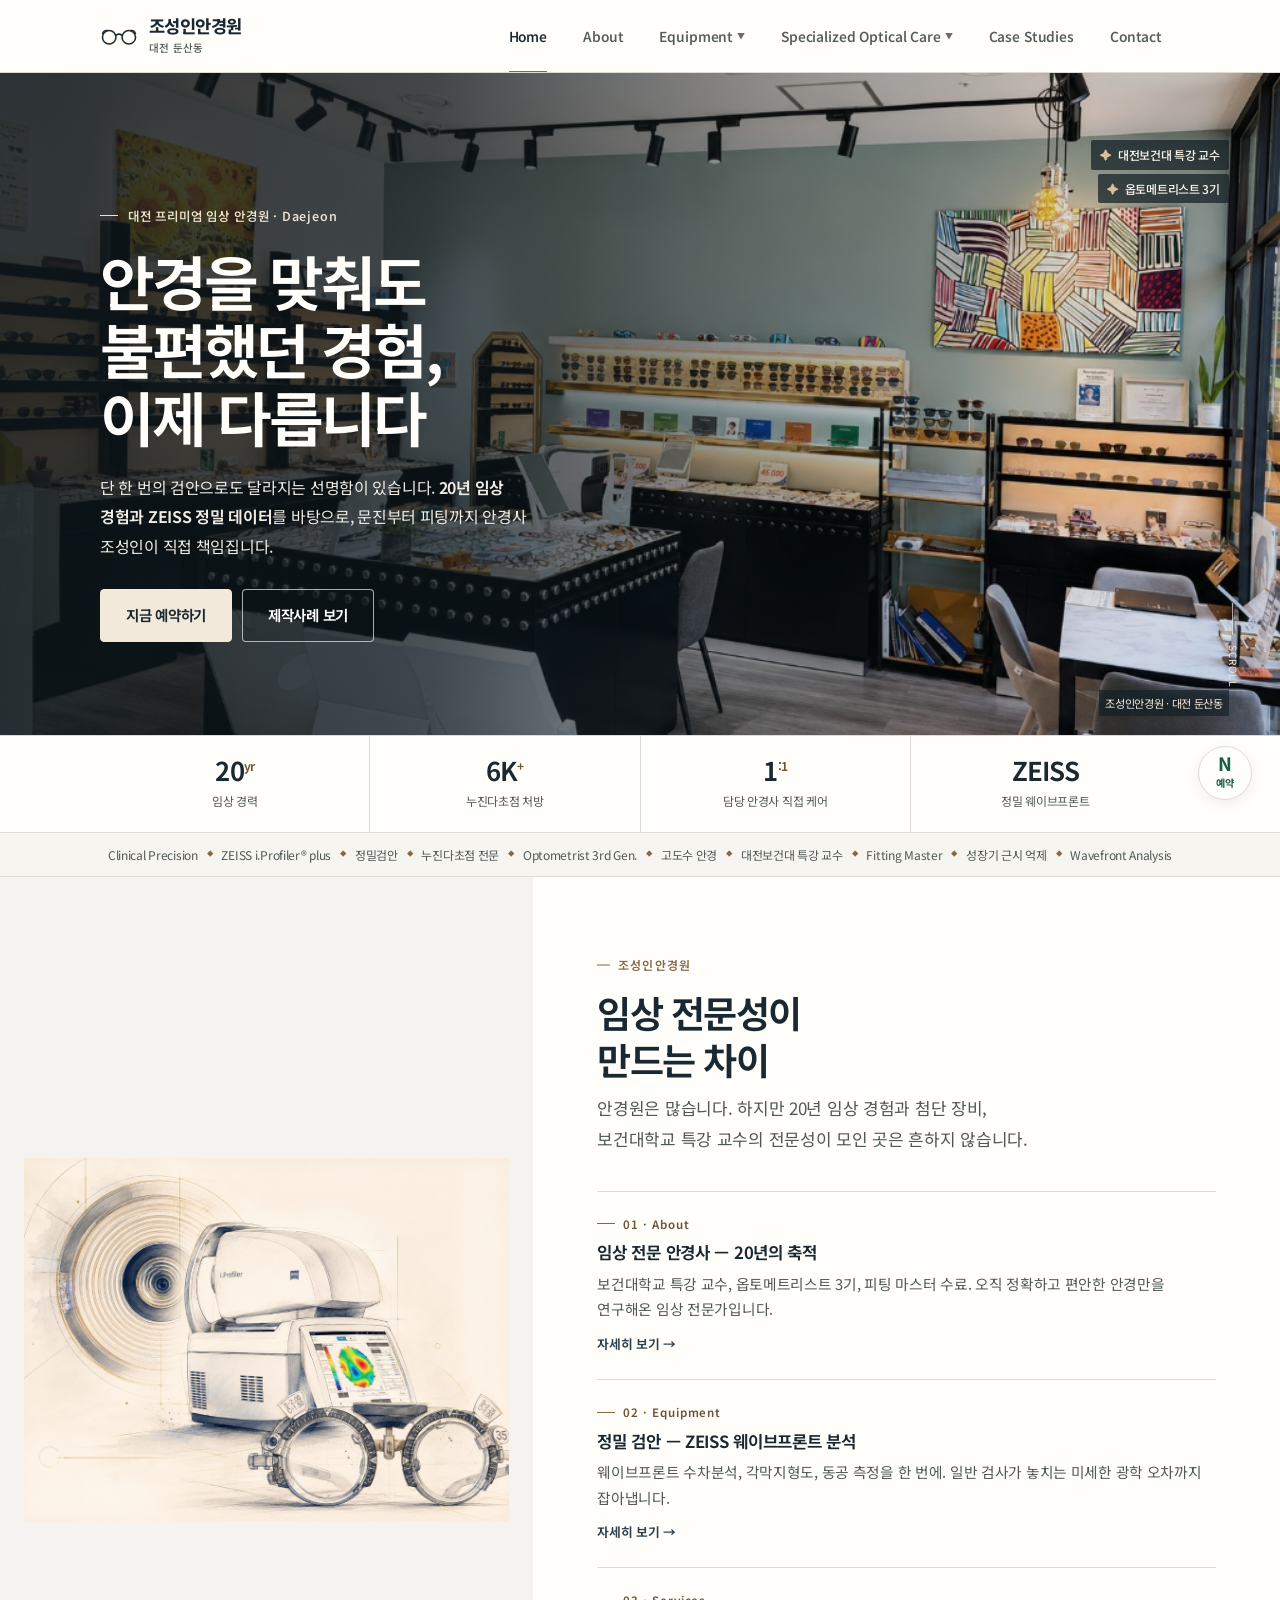
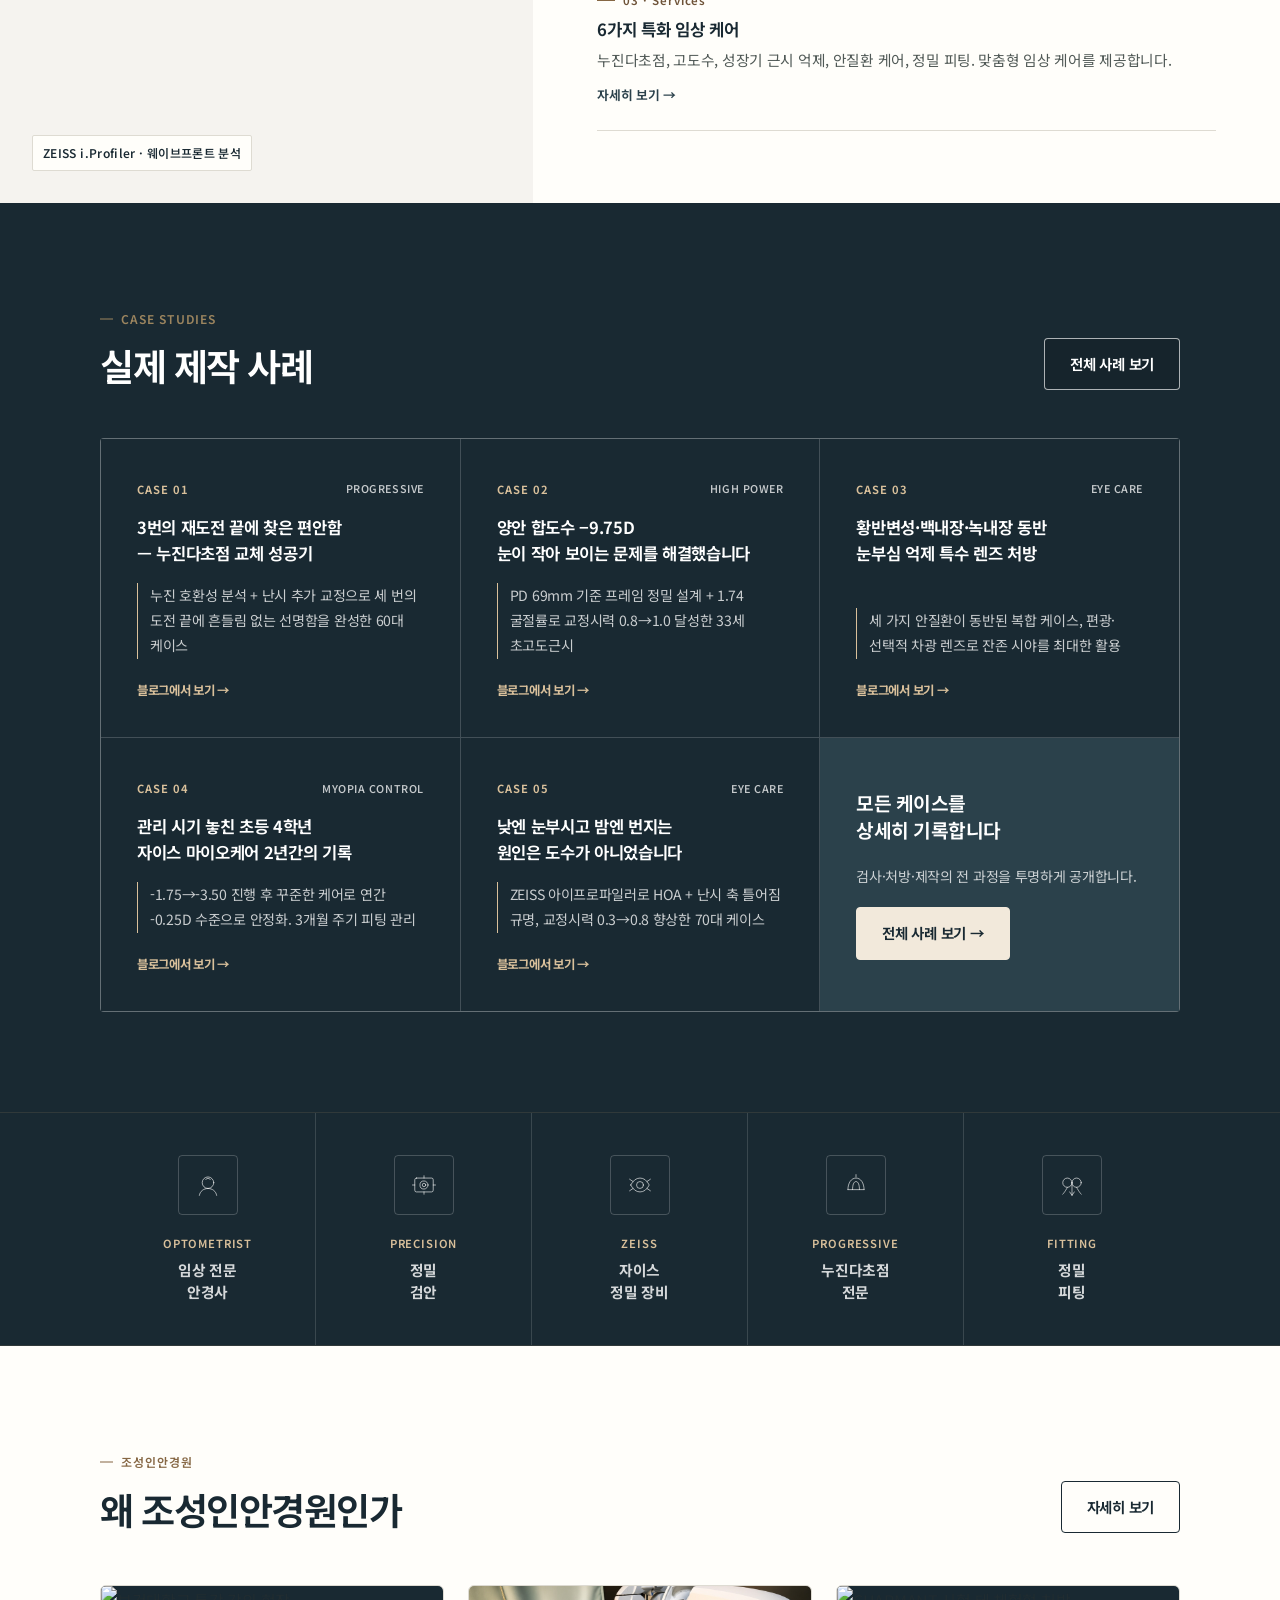
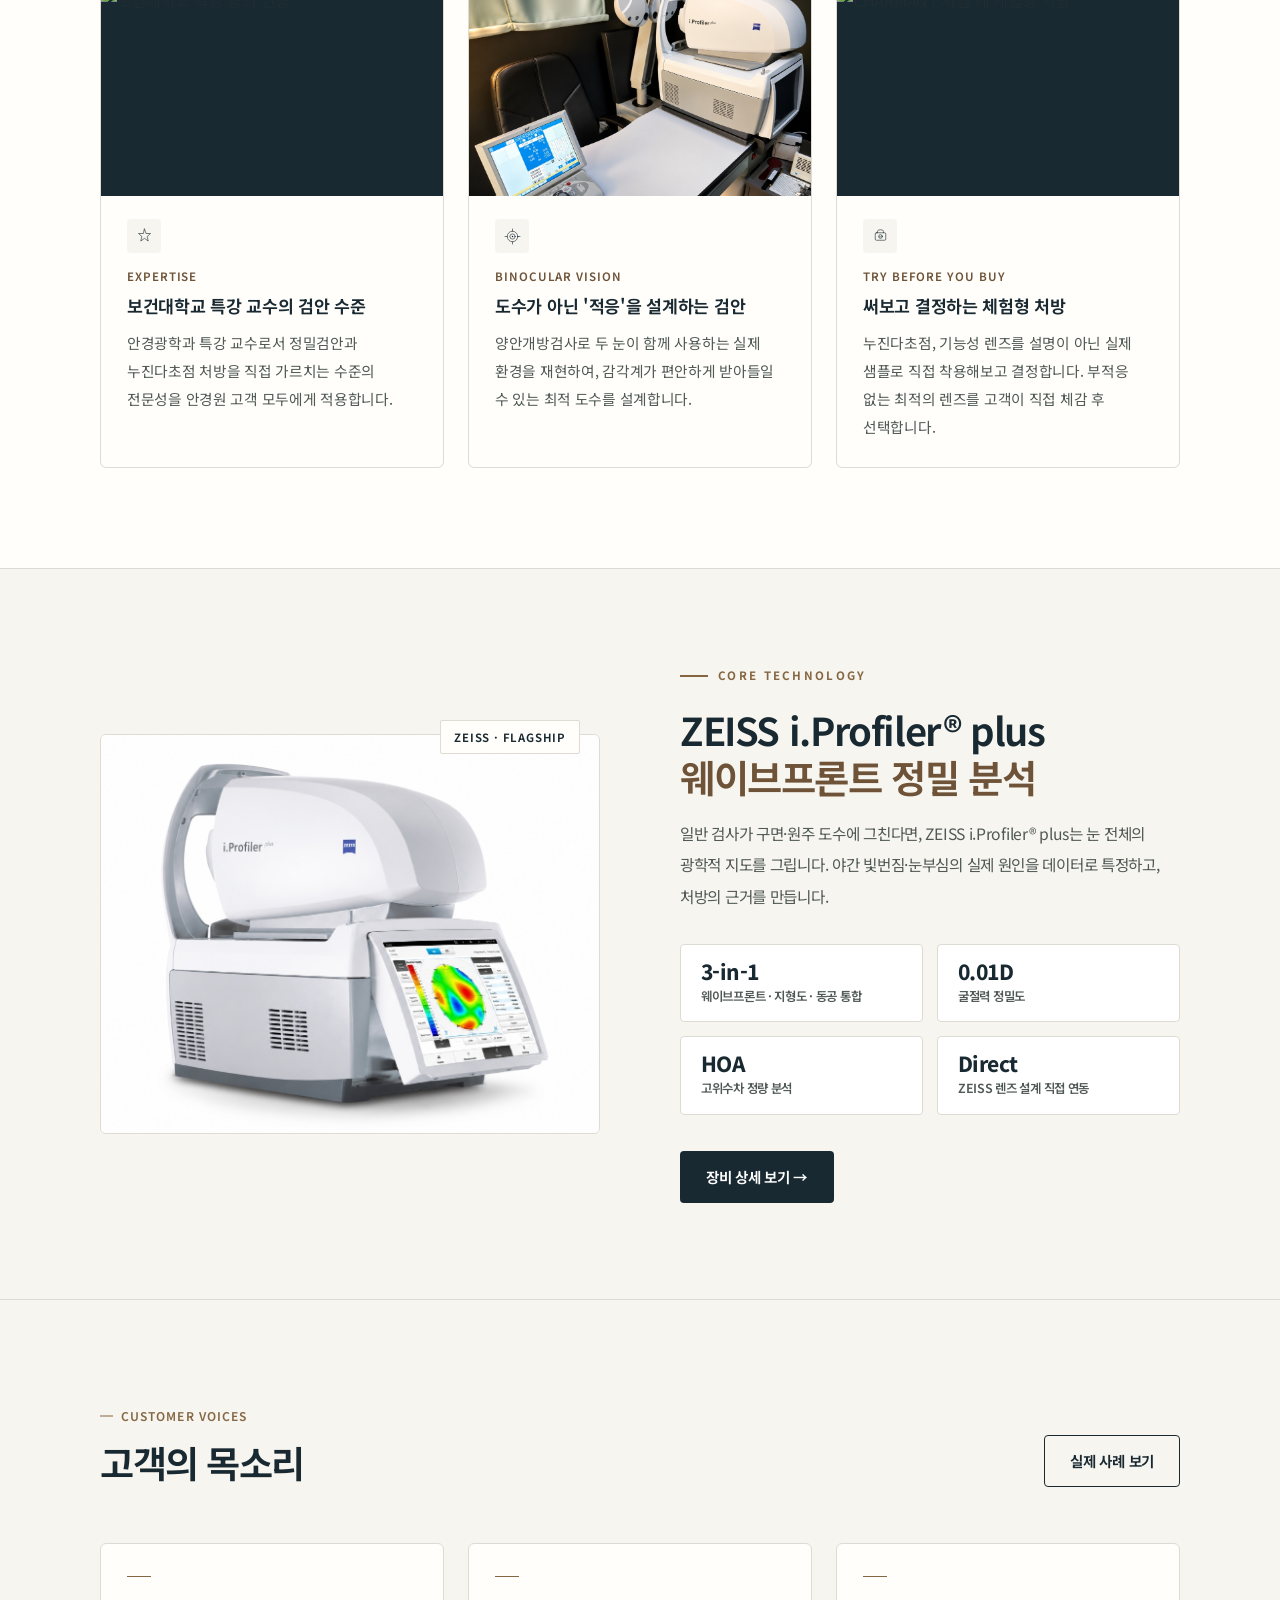
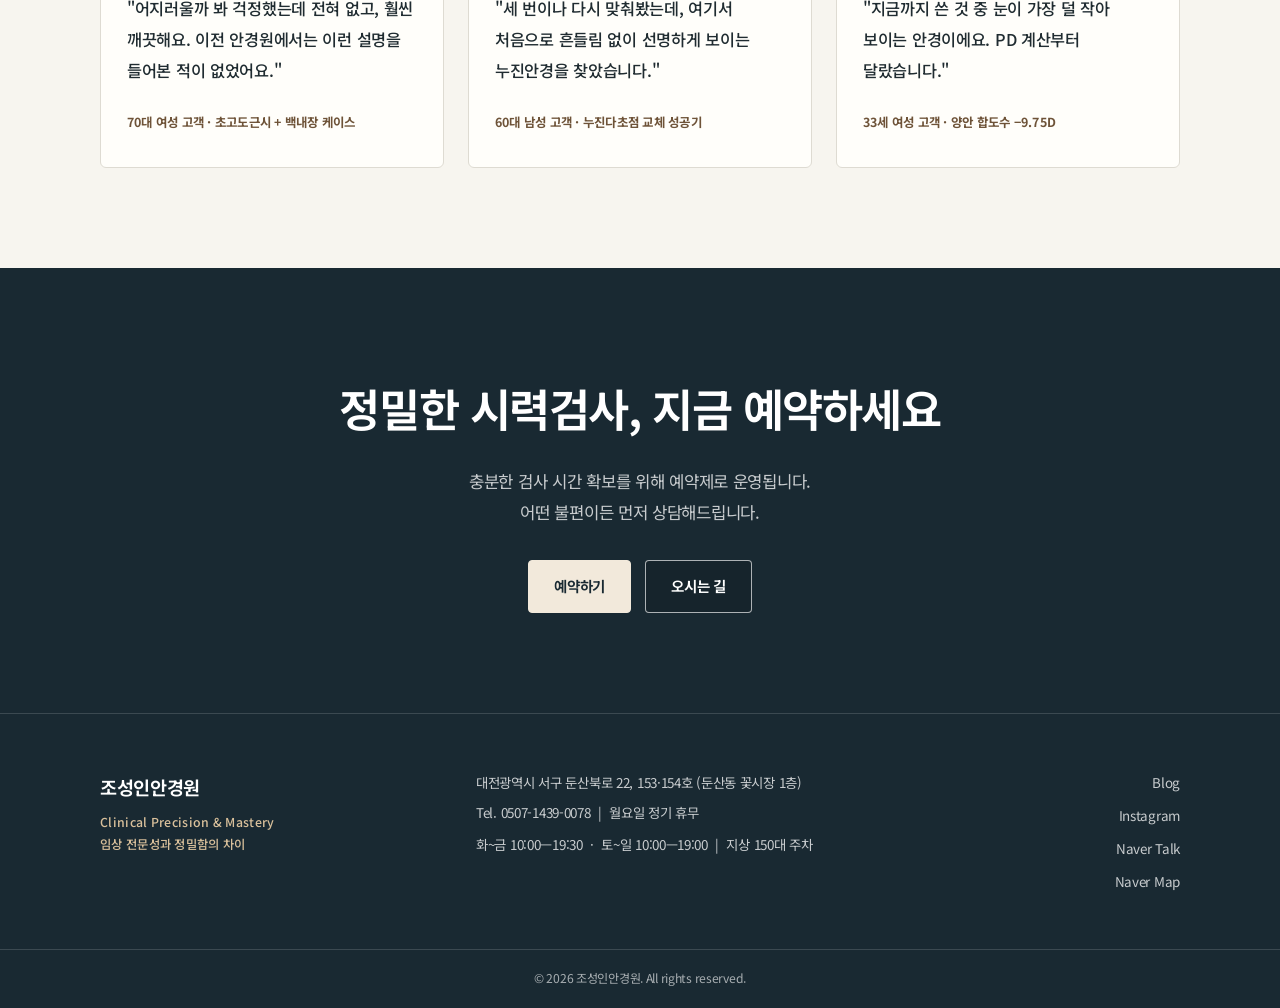
==== commit 0669334d: "feat: 매장 사진과 사이트 모션 개선" ====
--- a/index.html
+++ b/index.html
@@ -10,7 +10,7 @@
 <meta property="og:site_name" content="조성인안경원"/>
 <meta name="description" content="20년 임상 경력의 안경사 조성인이 직접 문진부터 피팅까지 책임지는 대전 프리미엄 임상 안경원. ZEISS 정밀 장비, 누진다초점 전문."/>
 <link rel="icon" href="favicon.ico"/>
-<link rel="stylesheet" href="css/common.css?v=20261125"/>
+<link rel="stylesheet" href="css/common.css?v=20261125-motion"/>
 <style>
 
 /* 홈 첫 화면 */
@@ -30,15 +30,18 @@
   overflow: hidden;
   background: var(--navy);
 }
-.hero-slide { position: absolute; inset: 0; }
-.hero-slide:nth-child(2) { opacity: 0; animation: store-photos 34s ease-in-out infinite; }
-@keyframes store-photos {
-  0%, 44%, 94%, 100% { opacity: 0; }
-  50%, 88% { opacity: 1; }
-}
-.hero-slide img { width: 100%; height: 100%; object-fit: cover; }
-.hero-slide:first-child img { object-position: center 22%; }
-.hero-slide:nth-child(2) img { object-position: center 50%; }
+.hero-photo {
+  width: 100%;
+  height: 100%;
+  object-fit: cover;
+  object-position: center;
+  transform-origin: 60% 49%;
+  animation: hero-photo-settle 12s cubic-bezier(.22,.61,.36,1);
+}
+@keyframes hero-photo-settle {
+  from { transform: scale(1.08); }
+  to { transform: scale(1); }
+}
 .hero-ov {
   position: absolute;
   inset: 0;
@@ -464,7 +467,7 @@
 
 @media (max-width: 540px) {
   .hero { height: auto; min-height: 100svh; }
-  .hero-slide img { object-position: center 44%; }
+  .hero-photo { object-position: 64% center; }
   .hero-body { padding-top: 28px; padding-bottom: 28px; }
   .hero-text-box { max-width: 100%; }
   .hero-title { font-size: clamp(2rem, 8.5vw, 2.6rem); }
@@ -493,7 +496,7 @@
 }
 
 @media (prefers-reduced-motion: reduce) {
-  .hero-slide:nth-child(2) { animation: none; }
+  .hero-photo { animation: none; }
 }
 </style>
 </head>
@@ -501,16 +504,11 @@
 <div id="ticker-slot"></div>
 
 <!-- ══════════════════════════════════════
-     HERO — Elegant Slideshow
+     HERO — 매장 내부
 ══════════════════════════════════════ -->
 <section class="hero" id="hero">
   <div class="hero-bg">
-    <div class="hero-slide">
-      <img src="img/storefront-hero.jpg?v=1" alt="조성인안경원 — 대전 둔산동 야간 외관 전경" loading="eager" fetchpriority="high"/>
-    </div>
-    <div class="hero-slide">
-      <img src="img/interior-new.jpg?v=1" alt="조성인안경원 — 매장 내부 진열 인테리어" loading="eager"/>
-    </div>
+    <img class="hero-photo" src="img/interior-new.jpg?v=1" alt="조성인안경원 — 매장 내부 진열 인테리어" loading="eager" fetchpriority="high"/>
   </div>
   <div class="hero-ov"></div>
 
@@ -903,6 +901,6 @@
 </div>
 
 <script src="js/components.js?v=20261125"></script>
-<script src="js/common.js?v=20261125"></script>
+<script src="js/common.js?v=20261125-motion"></script>
 </body>
 </html>
--- a/css/common.css
+++ b/css/common.css
@@ -32,6 +32,7 @@
   --booking:   #176044;
   --font:      'Noto Sans KR', 'Apple SD Gothic Neo', 'Malgun Gothic', '맑은 고딕', sans-serif;
   --tr:        color .18s ease, background-color .18s ease, border-color .18s ease, opacity .18s ease;
+  --arrive:    cubic-bezier(.22,1,.36,1);
   /* 여백 */
   --max-w:     1200px;
   --px:        60px;
@@ -555,7 +556,64 @@
   .modal-box { padding: 32px 20px; }
 }
 
+/* Pointer styles use the native cursor hotspot and do not need JavaScript. */
+@media (hover: hover) and (pointer: fine) {
+  body {
+    cursor: url("data:image/svg+xml,%3Csvg xmlns='http://www.w3.org/2000/svg' width='24' height='26' viewBox='0 0 24 26'%3E%3Cpath d='M3 3v18l5-4.4 4.1 6.7 3-1.8-4.1-6.6 6.8-1.2L3 3Z' fill='%23192932' stroke='%23fff7e8' stroke-width='1.6' stroke-linejoin='round'/%3E%3C/svg%3E") 3 3, auto;
+  }
+  body :is(a[href], button:not(:disabled), [role="button"], summary) {
+    cursor: url("data:image/svg+xml,%3Csvg xmlns='http://www.w3.org/2000/svg' width='26' height='28' viewBox='0 0 26 28'%3E%3Cpath d='M9 14V4a1.8 1.8 0 0 1 3.6 0v7.1l1.1-.7a1.7 1.7 0 0 1 2.5.9l.6-.3a1.7 1.7 0 0 1 2.3 1.15l.3-.1a1.8 1.8 0 0 1 2.2 1.8v3.9c0 2.3-.9 3.9-2.6 5.8v1.5h-7.6v-1.6l-5.8-7a1.7 1.7 0 0 1 2.45-2.35L9 15.5Z' fill='%23192932' stroke='%23fff7e8' stroke-width='1.6' stroke-linecap='round' stroke-linejoin='round'/%3E%3C/svg%3E") 9 3, pointer;
+  }
+  :is(input:not([type]), input[type="text"], input[type="email"], input[type="search"], input[type="tel"], input[type="url"], input[type="password"], textarea, [contenteditable]:not([contenteditable="false"])) { cursor: text; }
+}
+
+@media screen and (prefers-reduced-motion: no-preference) {
+  .reveal-pending:not(:focus-within) { opacity: 0; }
+  .reveal-in:not(:focus-within) { animation: content-arrive .64s var(--arrive) var(--delay, 0s) backwards; }
+  .reveal-in.d1 { --delay: .05s; }
+  .reveal-in.d2 { --delay: .1s; }
+  .reveal-in.d3 { --delay: .15s; }
+  .reveal-in:is(.d4, .d5) { --delay: .2s; }
+
+  :is(.hero-text-box, .page-hero-inner, .eq-hero-inner, .svc-hero-inner) > :not(:focus-within) {
+    animation: content-arrive .76s var(--arrive) var(--delay, 0s) backwards;
+  }
+  :is(.hero-text-box, .page-hero-inner, .eq-hero-inner, .svc-hero-inner) > :nth-child(2) { --delay: .08s; }
+  :is(.hero-text-box, .page-hero-inner, .eq-hero-inner, .svc-hero-inner) > :nth-child(3) { --delay: .15s; }
+  .hero-text-box > :nth-child(4) { --delay: .22s; }
+
+  @keyframes content-arrive {
+    from { opacity: 0; translate: var(--arrive-x, 0px) var(--arrive-y, 16px); }
+    to { opacity: 1; translate: none; }
+  }
+
+  @media (min-width: 961px) {
+    .reveal-in.sr-left { --arrive-x: -14px; --arrive-y: 0px; }
+    .reveal-in.sr-right { --arrive-x: 14px; --arrive-y: 0px; }
+  }
+
+  .nav-dropdown { transform: translateY(5px); transition: opacity .2s ease, transform .26s var(--arrive), visibility .2s; }
+  .nav-item:is(:hover, :focus-within) .nav-dropdown { transform: none; }
+
+  body :is(.btn, .btn-naver, .sticky-bar-btn, .float-main, .drawer-cta, .svc-ov-card, .map-overlay-btn) {
+    transition: var(--tr), transform .26s var(--arrive), box-shadow .26s var(--arrive);
+  }
+  @media (hover: hover) and (pointer: fine) {
+    :is(.btn, .btn-naver, .sticky-bar-btn, .float-main, .drawer-cta, .svc-ov-card, .map-overlay-btn):hover {
+      transform: translateY(-2px);
+      box-shadow: var(--sh-m);
+    }
+    :is(.intro-card-h-arrow, .case-card-link) { transition: transform .26s var(--arrive); }
+    .intro-card-h:hover .intro-card-h-arrow,
+    .case-card:hover .case-card-link { transform: translateX(4px); }
+  }
+  :is(.btn, .btn-naver, .sticky-bar-btn, .float-main, .drawer-cta, .map-overlay-btn):active {
+    transform: scale(.98);
+    box-shadow: none;
+  }
+}
+
 @media (prefers-reduced-motion: reduce) {
   html { scroll-behavior: auto; }
-  .drawer, .drawer-bd, .sticky-bar, .nav-dropdown, .modal { transition: none; }
-}
+  .drawer, .drawer-bd, .sticky-bar, .nav-dropdown, .modal, .nav-link::after, .nav-arrow, .hamburger span { transition: none; }
+}
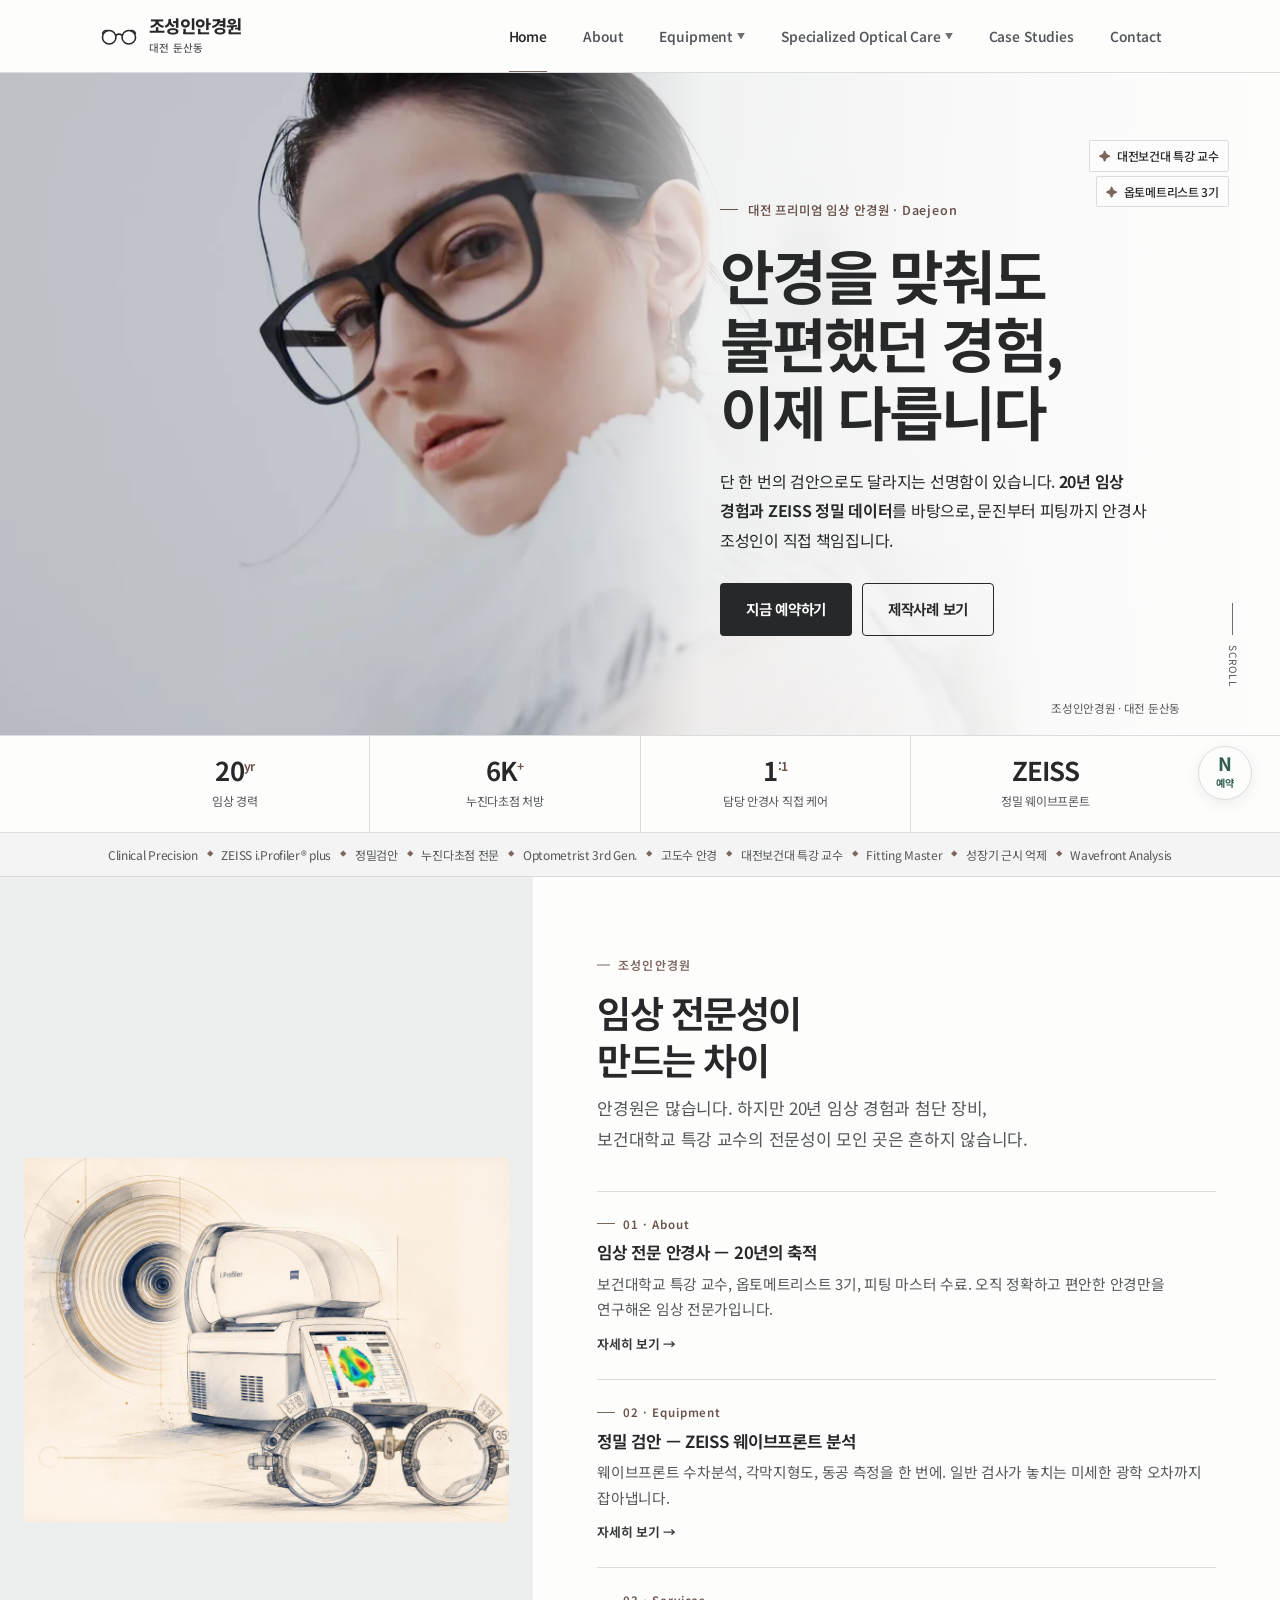
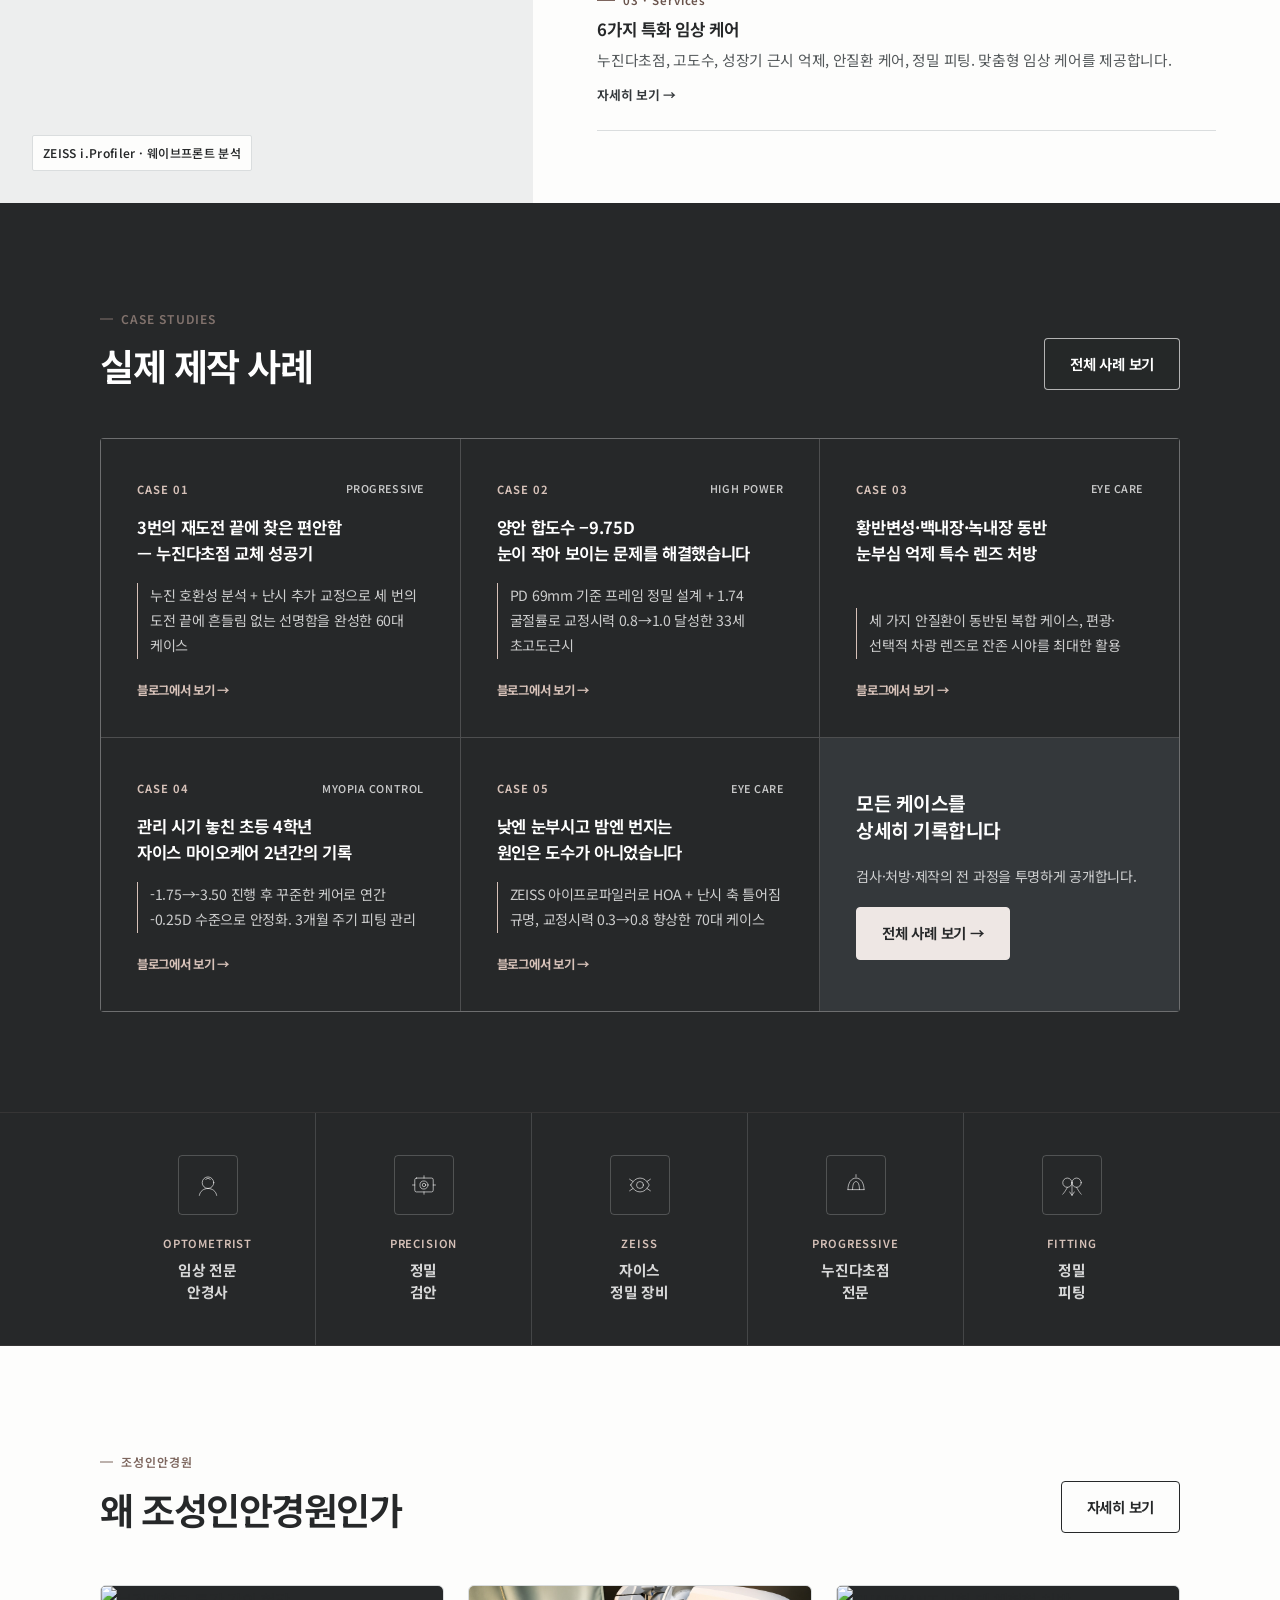
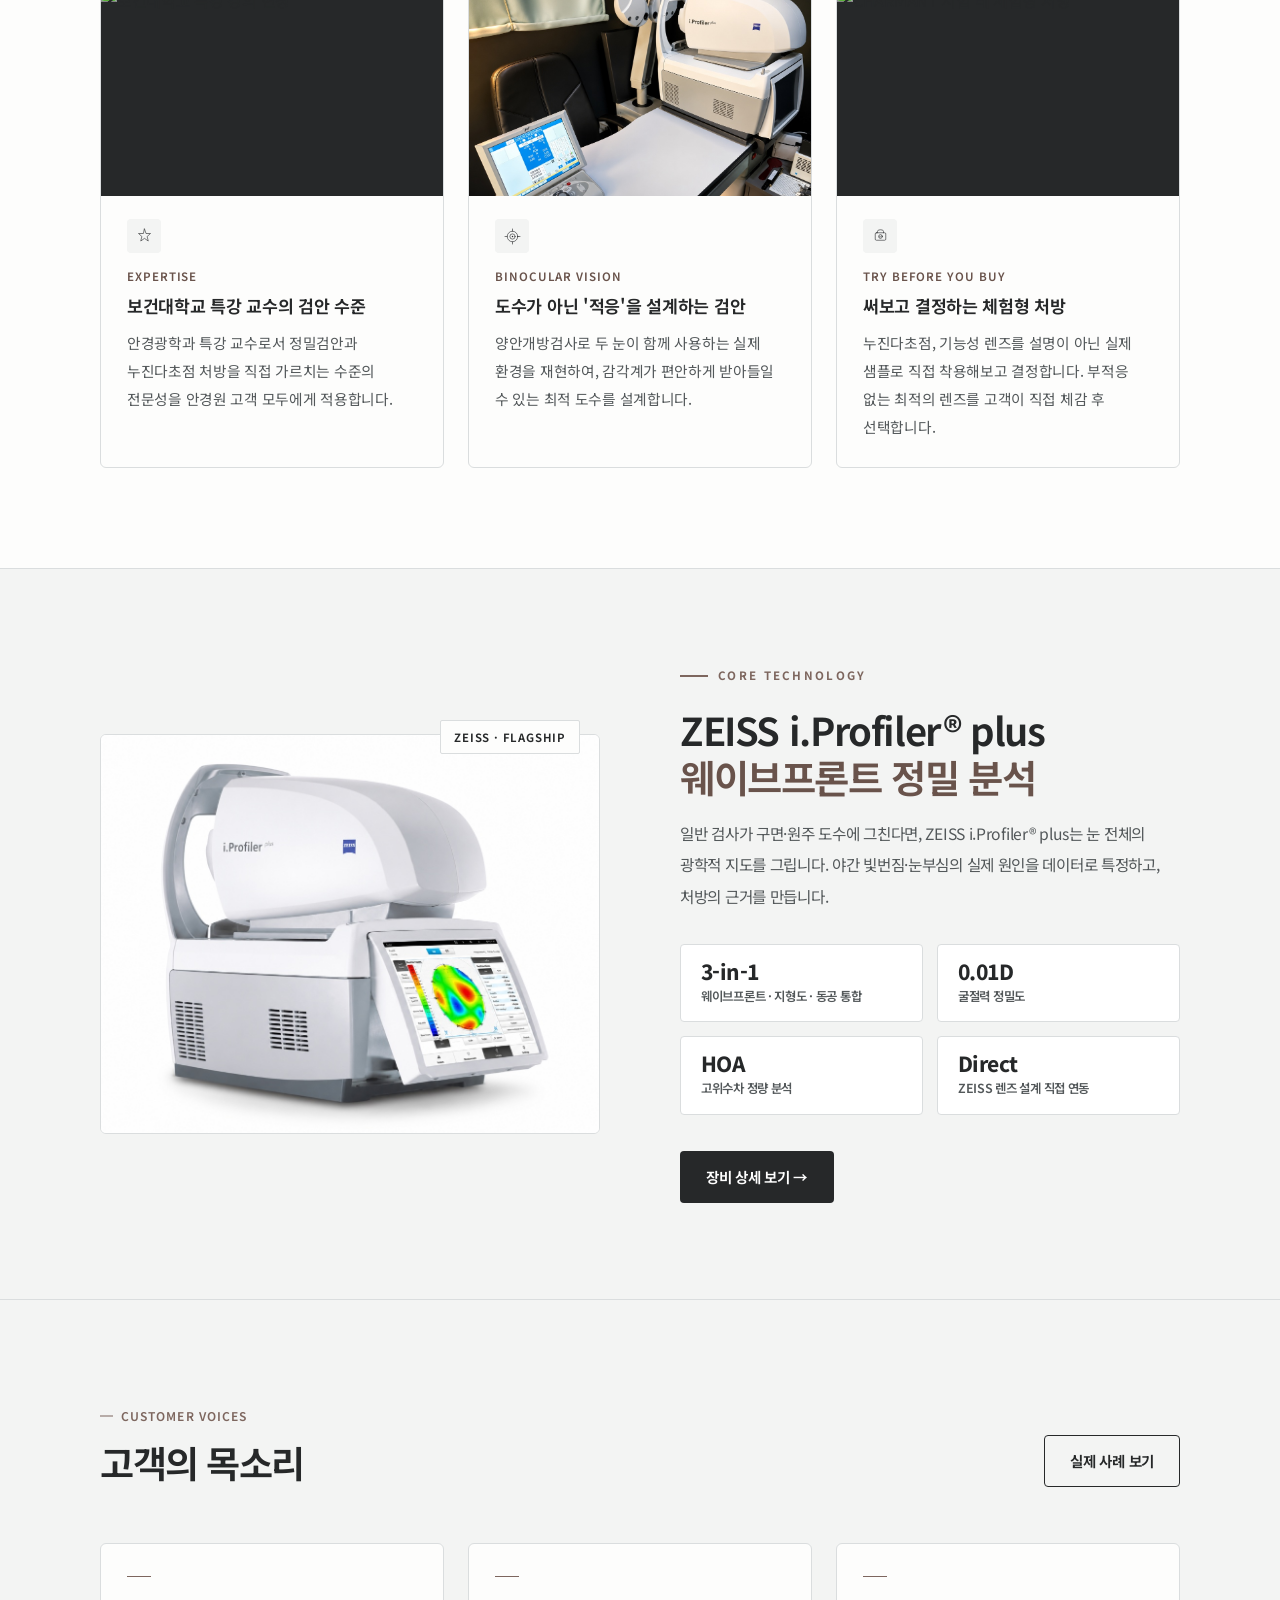
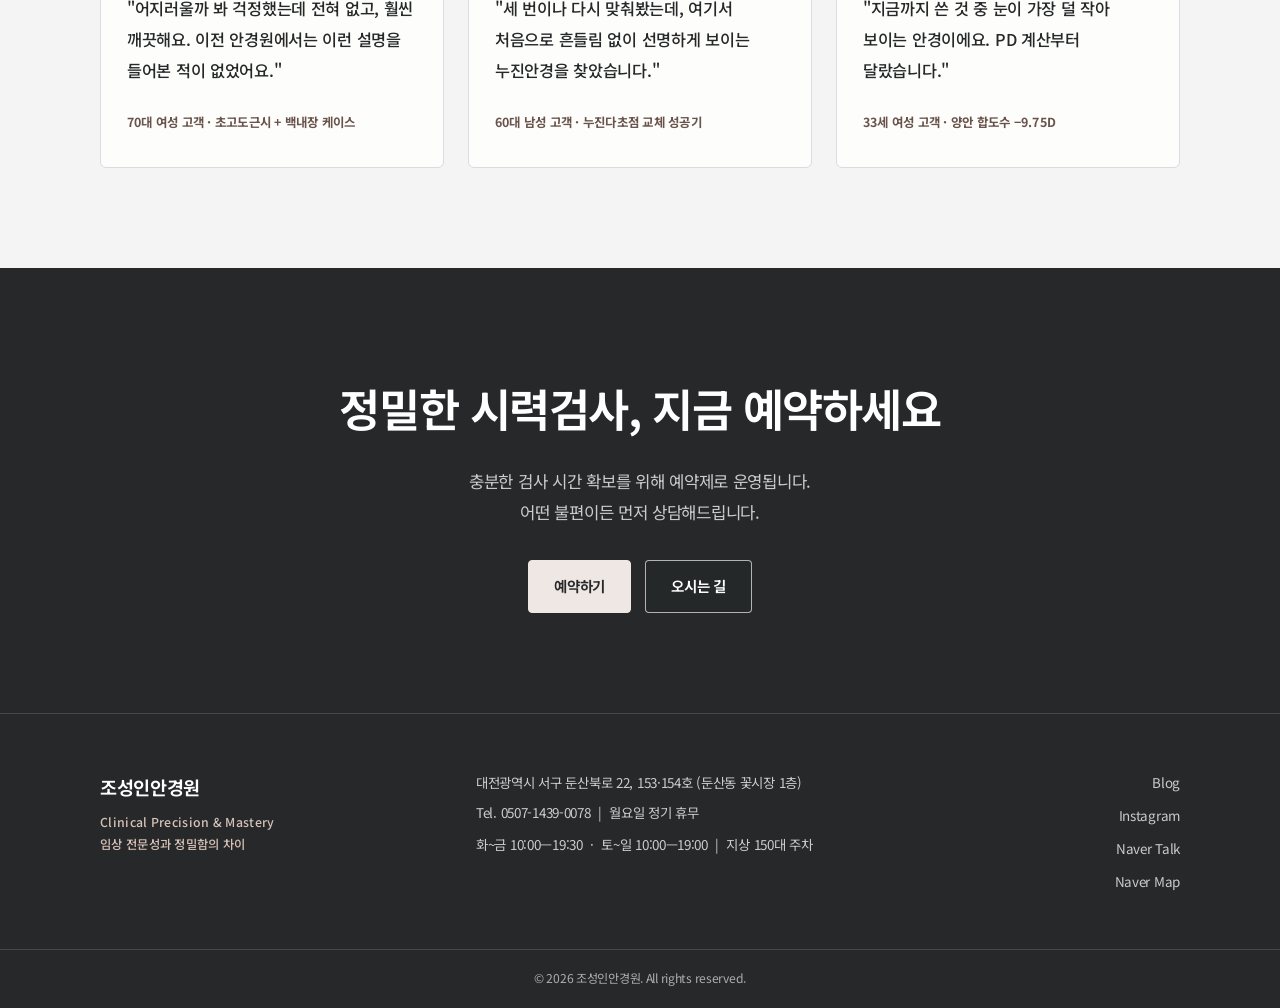
==== commit 13324ee5: "feat: 홈 배경 영상 및 공통 색상 적용" ====
--- a/index.html
+++ b/index.html
@@ -10,7 +10,8 @@
 <meta property="og:site_name" content="조성인안경원"/>
 <meta name="description" content="20년 임상 경력의 안경사 조성인이 직접 문진부터 피팅까지 책임지는 대전 프리미엄 임상 안경원. ZEISS 정밀 장비, 누진다초점 전문."/>
 <link rel="icon" href="favicon.ico"/>
-<link rel="stylesheet" href="css/common.css?v=20261125-motion"/>
+<link rel="preload" as="image" href="img/hero-eyewear-poster.webp"/>
+<link rel="stylesheet" href="css/common.css?v=20261126-video"/>
 <style>
 
 /* 홈 첫 화면 */
@@ -28,26 +29,21 @@
   position: absolute;
   inset: 0;
   overflow: hidden;
-  background: var(--navy);
-}
-.hero-photo {
+  background: #c7cbcd;
+}
+.hero-video {
+  display: block;
   width: 100%;
   height: 100%;
   object-fit: cover;
   object-position: center;
-  transform-origin: 60% 49%;
-  animation: hero-photo-settle 12s cubic-bezier(.22,.61,.36,1);
-}
-@keyframes hero-photo-settle {
-  from { transform: scale(1.08); }
-  to { transform: scale(1); }
 }
 .hero-ov {
   position: absolute;
   inset: 0;
   z-index: 1;
   pointer-events: none;
-  background: linear-gradient(90deg, rgba(13,22,27,.86) 0%, rgba(13,22,27,.74) 34%, rgba(13,22,27,.43) 57%, rgba(13,22,27,.12) 85%);
+  background: linear-gradient(90deg, transparent 35%, rgb(var(--paper-rgb) / .13) 44%, rgb(var(--paper-rgb) / .78) 55%, rgb(var(--paper-rgb) / .93) 76%, var(--white));
 }
 .hero-badge {
   position: absolute;
@@ -62,12 +58,13 @@
 .hero-badge-item {
   padding: 4px 9px;
   border-radius: 2px;
-  background: rgba(19,31,37,.72);
-  color: #fcf6ea;
+  background: rgb(var(--paper-rgb) / .72);
+  border: 1px solid var(--bdr);
+  color: var(--navy);
   font-size: .75rem;
   font-weight: 500;
 }
-.hero-badge-item em { font-style: normal; color: var(--gold-l); margin-right: 6px; }
+.hero-badge-item em { font-style: normal; color: var(--gold); margin-right: 6px; }
 .hero-body {
   position: relative;
   z-index: 3;
@@ -78,15 +75,15 @@
   width: 100%;
   max-width: var(--max-w);
   margin: 0 auto;
-  padding: 42px var(--px) 52px;
-}
-.hero-text-box { width: 100%; max-width: min(575px, 56vw); }
+  padding: 42px var(--px) 64px;
+}
+.hero-text-box { width: 100%; max-width: min(460px, 43vw); margin-left: auto; }
 .hero-tag {
   display: inline-flex;
   align-items: center;
   gap: 10px;
   margin-bottom: 20px;
-  color: #efe2cf;
+  color: var(--gold-d);
   font-size: .78rem;
   font-weight: 550;
   letter-spacing: .065em;
@@ -94,7 +91,7 @@
 .hero-tag::before { content: ''; width: 18px; height: 1px; background: currentColor; flex-shrink: 0; }
 .hero-title {
   margin-bottom: 22px;
-  color: #fffefa;
+  color: var(--navy);
   font-size: clamp(2.6rem, 4.65vw, 4.3rem);
   font-weight: 650;
   line-height: 1.14;
@@ -105,7 +102,7 @@
 .hero-desc {
   max-width: 440px;
   margin-bottom: 28px;
-  color: #f0ece4;
+  color: var(--text);
   font-size: 1rem;
   line-height: 1.85;
 }
@@ -121,17 +118,44 @@
   align-items: center;
   gap: 10px;
 }
-.hero-scroll-text { color: #ede4d6; font-size: .63rem; letter-spacing: .11em; writing-mode: vertical-rl; }
-.hero-scroll-line { width: 1px; height: 32px; background: rgba(255,255,255,.6); }
-.hero-photo-credit {
+.hero-scroll-text { color: var(--sub); font-size: .63rem; letter-spacing: .11em; writing-mode: vertical-rl; }
+.hero-scroll-line { width: 1px; height: 32px; background: var(--g400); }
+.hero-media-tools {
   position: absolute;
-  right: clamp(24px, 4vw, 64px);
-  bottom: 116px;
-  z-index: 4;
-  padding: 3px 6px;
-  background: rgba(19,31,37,.68);
-  color: #f2e9dd;
+  right: var(--px);
+  bottom: 16px;
+  display: flex;
+  align-items: center;
+  gap: 14px;
+}
+.hero-photo-credit { color: var(--sub); font-size: .72rem; }
+.hero-video-toggle {
+  display: inline-flex;
+  align-items: center;
+  gap: 7px;
+  min-height: 44px;
+  padding: 5px 12px;
+  color: var(--white);
+  background: rgb(var(--ink-rgb) / .87);
+  border: 1px solid rgb(var(--paper-rgb) / .5);
+  border-radius: var(--r);
   font-size: .7rem;
+  transition: var(--tr);
+}
+.hero-video-toggle[hidden] { display: none; }
+.hero-video-toggle:hover { background: var(--navy); }
+.hero-video-toggle::before {
+  content: '';
+  display: block;
+  width: 8px;
+  height: 9px;
+  background: currentColor;
+  clip-path: polygon(0 0, 100% 50%, 0 100%);
+}
+.hero-video-toggle.is-playing::before {
+  background: none;
+  border-inline: 2px solid currentColor;
+  clip-path: none;
 }
 .hero-stats {
   position: relative;
@@ -178,7 +202,7 @@
   display: grid; grid-template-columns: 5fr 7fr; min-height: 320px;
 }
 .intro-split-visual {
-  position: relative; overflow: hidden; background: #f5f3ef;
+  position: relative; overflow: hidden; background: var(--g50);
   display: flex; align-items: center; justify-content: center;
 }
 .intro-split-visual img {
@@ -354,7 +378,7 @@
   border-radius: var(--r); padding: 16px 20px;
   transition: background .25s, border-color .25s;
 }
-.zeiss-spec:hover { background: var(--g50); border-color: rgba(184,147,100,.4); }
+.zeiss-spec:hover { background: var(--g50); border-color: rgb(var(--accent-rgb) / .4); }
 .zeiss-spec-val { font-size: 1.3rem; font-weight: 800; color: var(--navy); letter-spacing: -.03em; line-height: 1; margin-bottom: 6px; }
 .zeiss-spec-lbl { font-size: .78rem; color: var(--sub); font-weight: 600; word-break: keep-all; line-height: 1.4; }
 
@@ -363,8 +387,8 @@
 ══════════════════════════════════════ */
 .feature-strip {
   background: var(--navy);
-  border-top: 1px solid rgba(212,173,114,.12);
-  border-bottom: 1px solid rgba(212,173,114,.12);
+  border-top: 1px solid rgb(var(--accent-rgb) / .12);
+  border-bottom: 1px solid rgb(var(--accent-rgb) / .12);
 }
 .feature-inner {
   max-width: var(--max-w); margin: 0 auto; padding: 0 var(--px);
@@ -433,7 +457,6 @@
 @media (max-width: 1100px) {
   .hero-badge { display: none; }
   .hero-photo-credit { display: none; }
-  .hero-text-box { max-width: min(560px, 66%); }
   .intro-split { grid-template-columns: 1fr; }
   .intro-split-visual { min-height: 240px; }
   .why-grid { grid-template-columns: 1fr 1fr; }
@@ -442,15 +465,27 @@
   .quote-grid { grid-template-columns: 1fr 1fr; }
 }
 
-@media (max-width: 760px) {
-  .hero { height: auto; min-height: 100svh; }
-  .hero-ov { background: linear-gradient(90deg, rgba(13,22,27,.87), rgba(13,22,27,.63)); }
-  .hero-body { padding-bottom: 36px; }
-  .hero-text-box { max-width: 100%; }
+@media (max-width: 820px) {
+  .hero {
+    --hero-media-height: clamp(200px, 60vw, 396px);
+    --hero-media-top: calc(var(--nav-h) - var(--ticker-h));
+    height: auto;
+    min-height: 0;
+    max-height: none;
+    padding-top: var(--hero-media-top);
+  }
+  .hero-bg, .hero-ov { inset: var(--hero-media-top) 0 auto; height: var(--hero-media-height); }
+  .hero-ov { background: none; }
+  .hero-body { margin-top: var(--hero-media-height); padding-block: 30px 36px; }
+  .hero-text-box { max-width: none; margin-left: 0; }
   .hero-scroll { display: none; }
   .hero-title { font-size: clamp(2.2rem, 6vw, 3rem); }
   .hero-tag { margin-bottom: 20px; }
   .hero-desc { font-size: .95rem; margin-bottom: 32px; }
+  .hero-media-tools { top: -54px; bottom: auto; }
+}
+
+@media (max-width: 760px) {
   .hero-stats-inner { flex-wrap: wrap; }
   .hero-stat { min-width: 50%; flex: 0 0 50%; }
   .hero-stat:nth-child(2) { border-right: none; }
@@ -466,10 +501,7 @@
 }
 
 @media (max-width: 540px) {
-  .hero { height: auto; min-height: 100svh; }
-  .hero-photo { object-position: 64% center; }
   .hero-body { padding-top: 28px; padding-bottom: 28px; }
-  .hero-text-box { max-width: 100%; }
   .hero-title { font-size: clamp(2rem, 8.5vw, 2.6rem); }
   .hero-desc { font-size: .9rem; line-height: 1.8; margin-bottom: 28px; }
   .hero-btns { flex-direction: column; gap: 10px; }
@@ -495,20 +527,17 @@
   .marquee-track .m-dot { display: none; }
 }
 
-@media (prefers-reduced-motion: reduce) {
-  .hero-photo { animation: none; }
-}
 </style>
 </head>
 <body>
 <div id="ticker-slot"></div>
 
 <!-- ══════════════════════════════════════
-     HERO — 매장 내부
+     HERO — 안경 영상
 ══════════════════════════════════════ -->
 <section class="hero" id="hero">
   <div class="hero-bg">
-    <img class="hero-photo" src="img/interior-new.jpg?v=1" alt="조성인안경원 — 매장 내부 진열 인테리어" loading="eager" fetchpriority="high"/>
+    <video id="hero-video" class="hero-video" data-src="img/hero-eyewear.mp4" poster="img/hero-eyewear-poster.webp" preload="none" muted playsinline aria-hidden="true"></video>
   </div>
   <div class="hero-ov"></div>
 
@@ -521,8 +550,6 @@
     <div class="hero-scroll-line"></div>
     <span class="hero-scroll-text">SCROLL</span>
   </div>
-
-  <div class="hero-photo-credit">조성인안경원 · 대전 둔산동</div>
 
   <div class="hero-body">
     <div class="hero-text-box">
@@ -539,9 +566,13 @@
       </p>
       <div class="hero-btns">
         <a href="https://m.booking.naver.com/booking/13/bizes/819206/items/4948017?area=bmp&lang=ko&service-target=map-pc&startDate=2026-05-18&theme=place"
-           target="_blank" class="btn btn-gold">지금 예약하기</a>
-        <a href="cases.html" class="btn btn-outline-lt">제작사례 보기</a>
-      </div>
+           target="_blank" class="btn btn-navy">지금 예약하기</a>
+        <a href="cases.html" class="btn btn-outline">제작사례 보기</a>
+      </div>
+    </div>
+    <div class="hero-media-tools">
+      <div class="hero-photo-credit">조성인안경원 · 대전 둔산동</div>
+      <button type="button" class="hero-video-toggle" id="hero-video-toggle" aria-controls="hero-video" hidden>영상 재생</button>
     </div>
   </div>
 
@@ -633,7 +664,7 @@
   <div class="wrap">
     <div class="s-head sr" style="display:flex;justify-content:space-between;align-items:flex-end;flex-wrap:wrap;gap:16px;margin-bottom:48px;">
       <div>
-        <div class="s-label" style="color:rgba(212,173,114,.7);">Case Studies</div>
+        <div class="s-label" style="color:rgb(var(--accent-rgb) / .7);">Case Studies</div>
         <h2 class="s-title" style="margin-bottom:0; color:#fff;">실제 제작 사례</h2>
       </div>
       <a href="cases.html" class="btn btn-outline-lt">전체 사례 보기</a>
@@ -783,7 +814,7 @@
         </div>
         <div class="why-card-body">
           <div class="why-card-icon">
-            <svg viewBox="0 0 56 56"><circle cx="28" cy="28" r="14"/><circle cx="28" cy="28" r="7"/><circle cx="28" cy="28" r="2" fill="#0b1f3a" stroke="none"/><line x1="28" y1="8" x2="28" y2="14"/><line x1="28" y1="42" x2="28" y2="48"/><line x1="8" y1="28" x2="14" y2="28"/><line x1="42" y1="28" x2="48" y2="28"/></svg>
+            <svg viewBox="0 0 56 56"><circle cx="28" cy="28" r="14"/><circle cx="28" cy="28" r="7"/><circle cx="28" cy="28" r="2" fill="var(--navy)" stroke="none"/><line x1="28" y1="8" x2="28" y2="14"/><line x1="28" y1="42" x2="28" y2="48"/><line x1="8" y1="28" x2="14" y2="28"/><line x1="42" y1="28" x2="48" y2="28"/></svg>
           </div>
           <p class="why-card-en">Binocular Vision</p>
           <h3 class="why-card-title">도수가 아닌 '적응'을 설계하는 검안</h3>
@@ -902,5 +933,36 @@
 
 <script src="js/components.js?v=20261125"></script>
 <script src="js/common.js?v=20261125-motion"></script>
+<script>
+(() => {
+  const video = document.getElementById('hero-video');
+  const toggle = document.getElementById('hero-video-toggle');
+  const reducedMotion = window.matchMedia('(prefers-reduced-motion: reduce)');
+
+  function updateButton() {
+    const playing = !video.paused && !video.ended;
+    toggle.classList.toggle('is-playing', playing);
+    toggle.textContent = playing ? '영상 일시정지' : video.ended ? '영상 다시 재생' : '영상 재생';
+  }
+
+  function playVideo() {
+    if (!video.hasAttribute('src')) video.src = video.dataset.src;
+    if (video.ended) video.currentTime = 0;
+    video.play().catch(updateButton);
+  }
+
+  video.muted = true;
+  ['play', 'pause', 'ended'].forEach(event => video.addEventListener(event, updateButton));
+  video.addEventListener('error', () => { toggle.hidden = true; });
+  toggle.addEventListener('click', () => {
+    if (video.paused || video.ended) playVideo();
+    else video.pause();
+  });
+  reducedMotion.addEventListener('change', event => { if (event.matches) video.pause(); });
+
+  toggle.hidden = false;
+  if (!reducedMotion.matches) playVideo();
+})();
+</script>
 </body>
 </html>
--- a/css/common.css
+++ b/css/common.css
@@ -5,31 +5,35 @@
 @import url('https://fonts.googleapis.com/css2?family=Noto+Sans+KR:wght@400..900&display=swap');
 
 :root {
-  --navy:      #192932;
-  --navy-2:    #2b414b;
-  --navy-3:    #38535b;
-  --gold:      #866744;
-  --gold-l:    #d9c09b;
-  --gold-d:    #6e5338;
-  --white:     #fffefa;
-  --off:       #f7f5ef;
-  --g50:       #f1eee7;
-  --g100:      #e9e4db;
-  --g200:      #d8d2c8;
-  --g400:      #6c6d66;
-  --g600:      #535c5c;
-  --g800:      #344148;
-  --text:      #202c31;
-  --sub:       #505956;
-  --bdr:       #dedbd2;
+  --navy:      #262829;
+  --navy-2:    #34383b;
+  --navy-3:    #464c50;
+  --gold:      #7d665e;
+  --gold-l:    #d6c1b8;
+  --gold-d:    #69534b;
+  --white:     #fdfdfc;
+  --off:       #f3f4f3;
+  --g50:       #edeeee;
+  --g100:      #e4e6e6;
+  --g200:      #d5d8d9;
+  --g400:      #6c7072;
+  --g600:      #52565a;
+  --g800:      #3c4144;
+  --text:      #262829;
+  --sub:       #53585a;
+  --bdr:       #daddde;
+  --ink-rgb:   38 40 41;
+  --paper-rgb: 253 253 252;
+  --accent-rgb: 170 147 138;
   --nav-h:     72px;
   --ticker-h:  40px;
   --r:         4px;
   --rl:        6px;
   --sh-s:      none;
-  --sh-m:      0 4px 14px rgba(25,41,50,.07);
-  --sh-l:      0 12px 32px rgba(25,41,50,.12);
-  --booking:   #176044;
+  --sh-m:      0 4px 14px rgb(var(--ink-rgb) / .07);
+  --sh-l:      0 12px 32px rgb(var(--ink-rgb) / .12);
+  --booking:   #315d50;
+  --booking-hover: #25493f;
   --font:      'Noto Sans KR', 'Apple SD Gothic Neo', 'Malgun Gothic', '맑은 고딕', sans-serif;
   --tr:        color .18s ease, background-color .18s ease, border-color .18s ease, opacity .18s ease;
   --arrive:    cubic-bezier(.22,1,.36,1);
@@ -64,7 +68,7 @@
 ul { list-style: none; }
 button { cursor: pointer; border: none; background: none; font-family: var(--font); }
 a:focus-visible, button:focus-visible, [tabindex]:focus-visible {
-  outline: 2px solid #4c8775;
+  outline: 2px solid #557d72;
   outline-offset: 4px;
 }
 strong { font-weight: 700; }
@@ -158,11 +162,11 @@
 }
 .btn-navy { background: var(--navy); color: #fff; }
 .btn-navy:hover { background: var(--navy-2); }
-.btn-gold { background: #f2e9db; color: var(--navy); border-color: #f2e9db; }
-.btn-gold:hover { background: #e6d7bf; border-color: #e6d7bf; }
+.btn-gold { background: #eee7e4; color: var(--navy); border-color: #eee7e4; }
+.btn-gold:hover { background: #e3d7d2; border-color: #e3d7d2; }
 .btn-outline { background: transparent; color: var(--navy); border-color: var(--navy); }
 .btn-outline:hover { background: var(--navy); color: #fff; }
-.btn-outline-lt { background: rgba(16,25,30,.25); color: #fff; border-color: rgba(255,255,255,.65); }
+.btn-outline-lt { background: rgb(var(--ink-rgb) / .25); color: #fff; border-color: rgba(255,255,255,.65); }
 .btn-outline-lt:hover { background: rgba(255,255,255,.14); border-color: #fff; }
 .btn-white { background: #fff; color: var(--navy); }
 .btn-white:hover { background: var(--off); }
@@ -359,7 +363,7 @@
 }
 .drawer-cta:hover { background: var(--navy-2); }
 .drawer-bd {
-  position: fixed; inset: 0; background: rgba(11,31,58,.5);
+  position: fixed; inset: 0; background: rgb(var(--ink-rgb) / .5);
   z-index: 1099; opacity: 0; visibility: hidden;
   transition: opacity .24s ease, visibility .24s;
 }
@@ -453,7 +457,7 @@
 ================================================================ */
 .modal {
   position: fixed; inset: 0; z-index: 1200;
-  background: rgba(25,41,50,.62);
+  background: rgb(var(--ink-rgb) / .62);
   display: flex; align-items: center; justify-content: center;
   padding: 24px; opacity: 0; visibility: hidden; transition: opacity .18s ease, visibility 0s .18s;
 }
@@ -559,10 +563,10 @@
 /* Pointer styles use the native cursor hotspot and do not need JavaScript. */
 @media (hover: hover) and (pointer: fine) {
   body {
-    cursor: url("data:image/svg+xml,%3Csvg xmlns='http://www.w3.org/2000/svg' width='24' height='26' viewBox='0 0 24 26'%3E%3Cpath d='M3 3v18l5-4.4 4.1 6.7 3-1.8-4.1-6.6 6.8-1.2L3 3Z' fill='%23192932' stroke='%23fff7e8' stroke-width='1.6' stroke-linejoin='round'/%3E%3C/svg%3E") 3 3, auto;
+    cursor: url("data:image/svg+xml,%3Csvg xmlns='http://www.w3.org/2000/svg' width='24' height='26' viewBox='0 0 24 26'%3E%3Cpath d='M3 3v18l5-4.4 4.1 6.7 3-1.8-4.1-6.6 6.8-1.2L3 3Z' fill='%23262829' stroke='%23f5f5f3' stroke-width='1.6' stroke-linejoin='round'/%3E%3C/svg%3E") 3 3, auto;
   }
   body :is(a[href], button:not(:disabled), [role="button"], summary) {
-    cursor: url("data:image/svg+xml,%3Csvg xmlns='http://www.w3.org/2000/svg' width='26' height='28' viewBox='0 0 26 28'%3E%3Cpath d='M9 14V4a1.8 1.8 0 0 1 3.6 0v7.1l1.1-.7a1.7 1.7 0 0 1 2.5.9l.6-.3a1.7 1.7 0 0 1 2.3 1.15l.3-.1a1.8 1.8 0 0 1 2.2 1.8v3.9c0 2.3-.9 3.9-2.6 5.8v1.5h-7.6v-1.6l-5.8-7a1.7 1.7 0 0 1 2.45-2.35L9 15.5Z' fill='%23192932' stroke='%23fff7e8' stroke-width='1.6' stroke-linecap='round' stroke-linejoin='round'/%3E%3C/svg%3E") 9 3, pointer;
+    cursor: url("data:image/svg+xml,%3Csvg xmlns='http://www.w3.org/2000/svg' width='26' height='28' viewBox='0 0 26 28'%3E%3Cpath d='M9 14V4a1.8 1.8 0 0 1 3.6 0v7.1l1.1-.7a1.7 1.7 0 0 1 2.5.9l.6-.3a1.7 1.7 0 0 1 2.3 1.15l.3-.1a1.8 1.8 0 0 1 2.2 1.8v3.9c0 2.3-.9 3.9-2.6 5.8v1.5h-7.6v-1.6l-5.8-7a1.7 1.7 0 0 1 2.45-2.35L9 15.5Z' fill='%23262829' stroke='%23f5f5f3' stroke-width='1.6' stroke-linecap='round' stroke-linejoin='round'/%3E%3C/svg%3E") 9 3, pointer;
   }
   :is(input:not([type]), input[type="text"], input[type="email"], input[type="search"], input[type="tel"], input[type="url"], input[type="password"], textarea, [contenteditable]:not([contenteditable="false"])) { cursor: text; }
 }
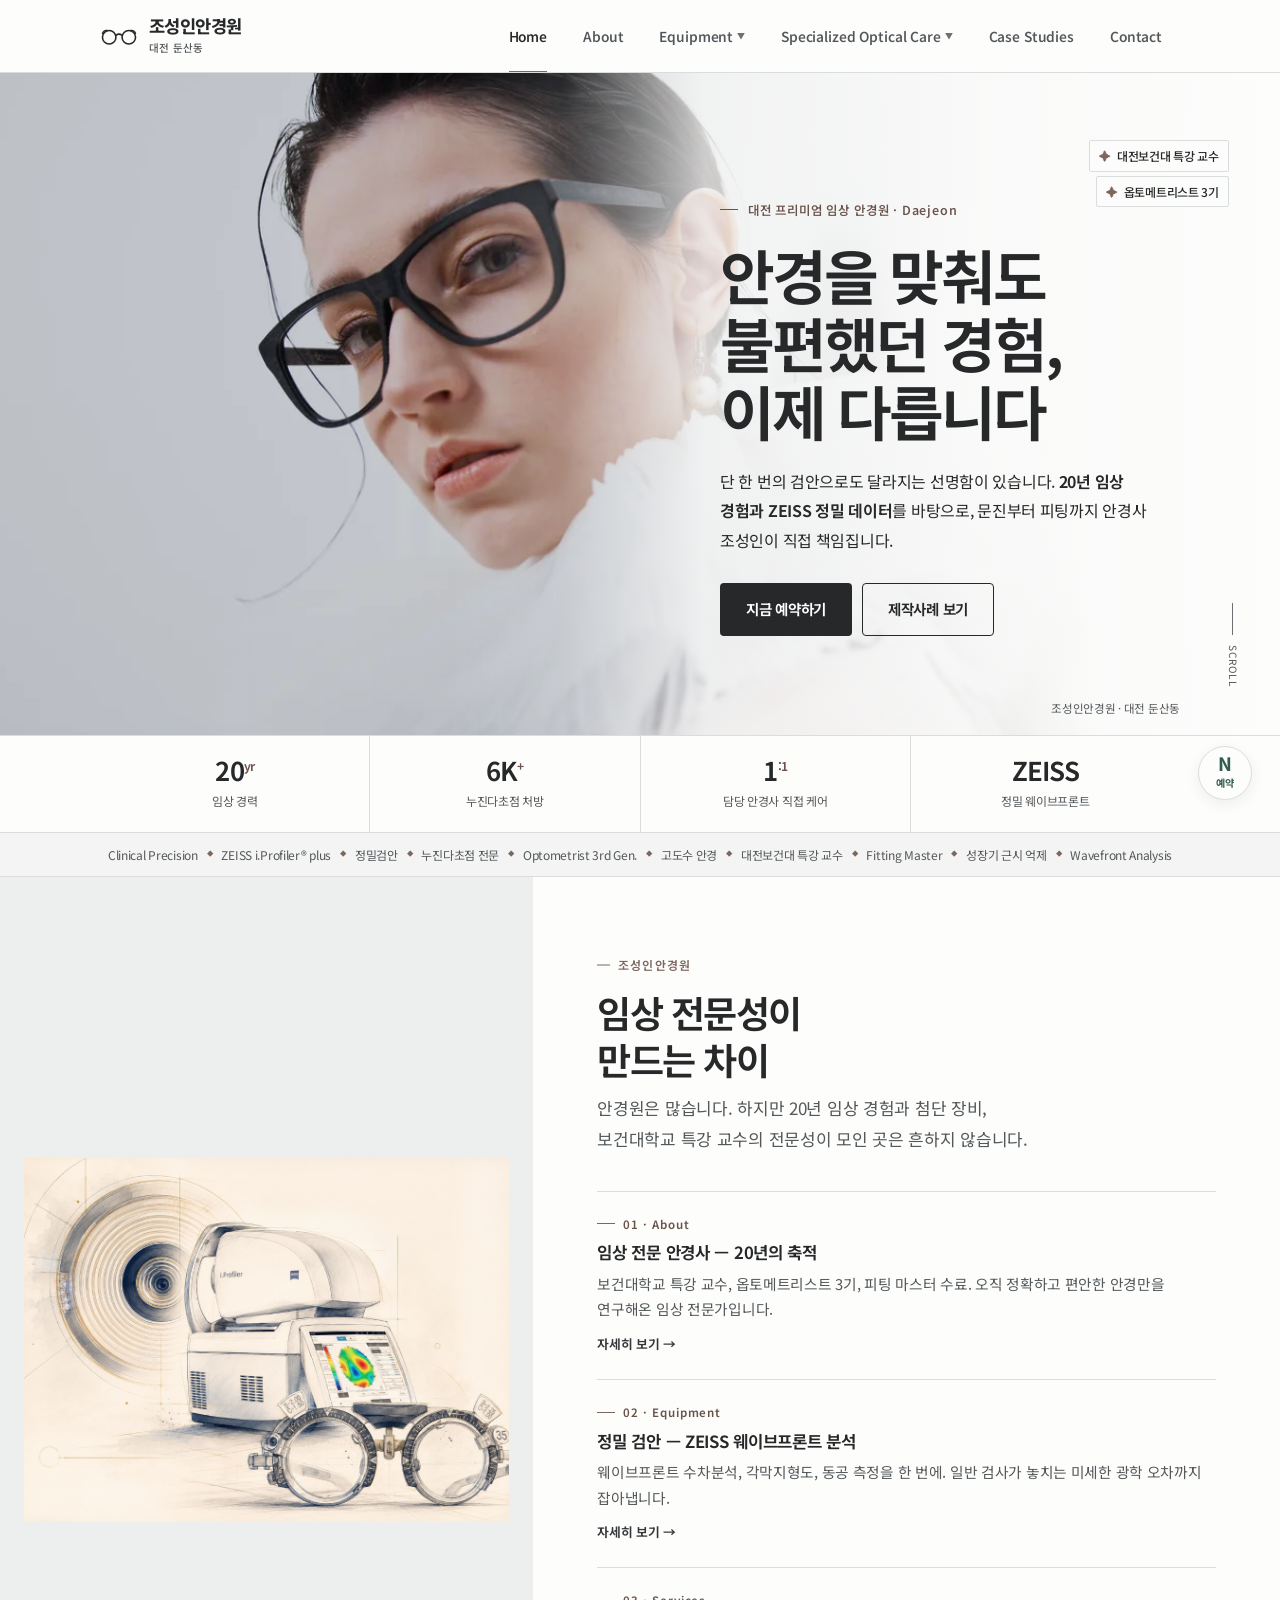
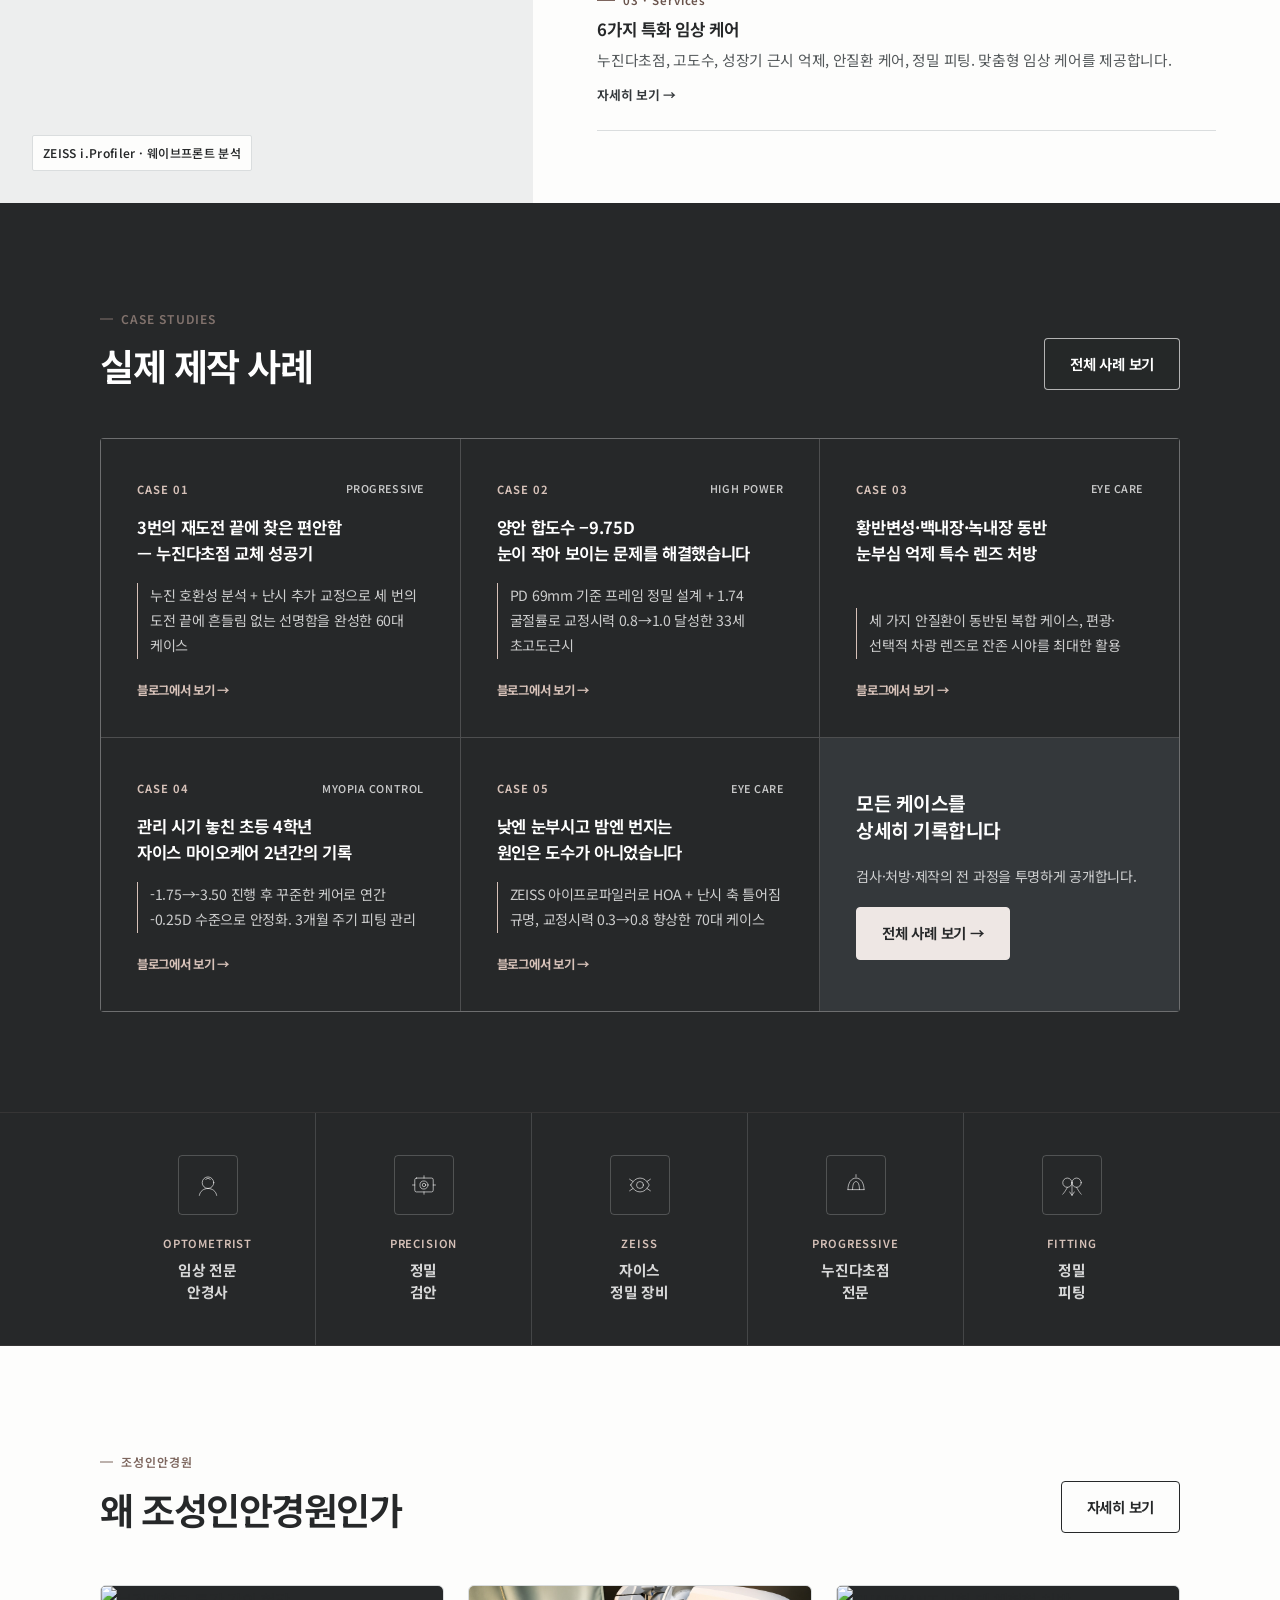
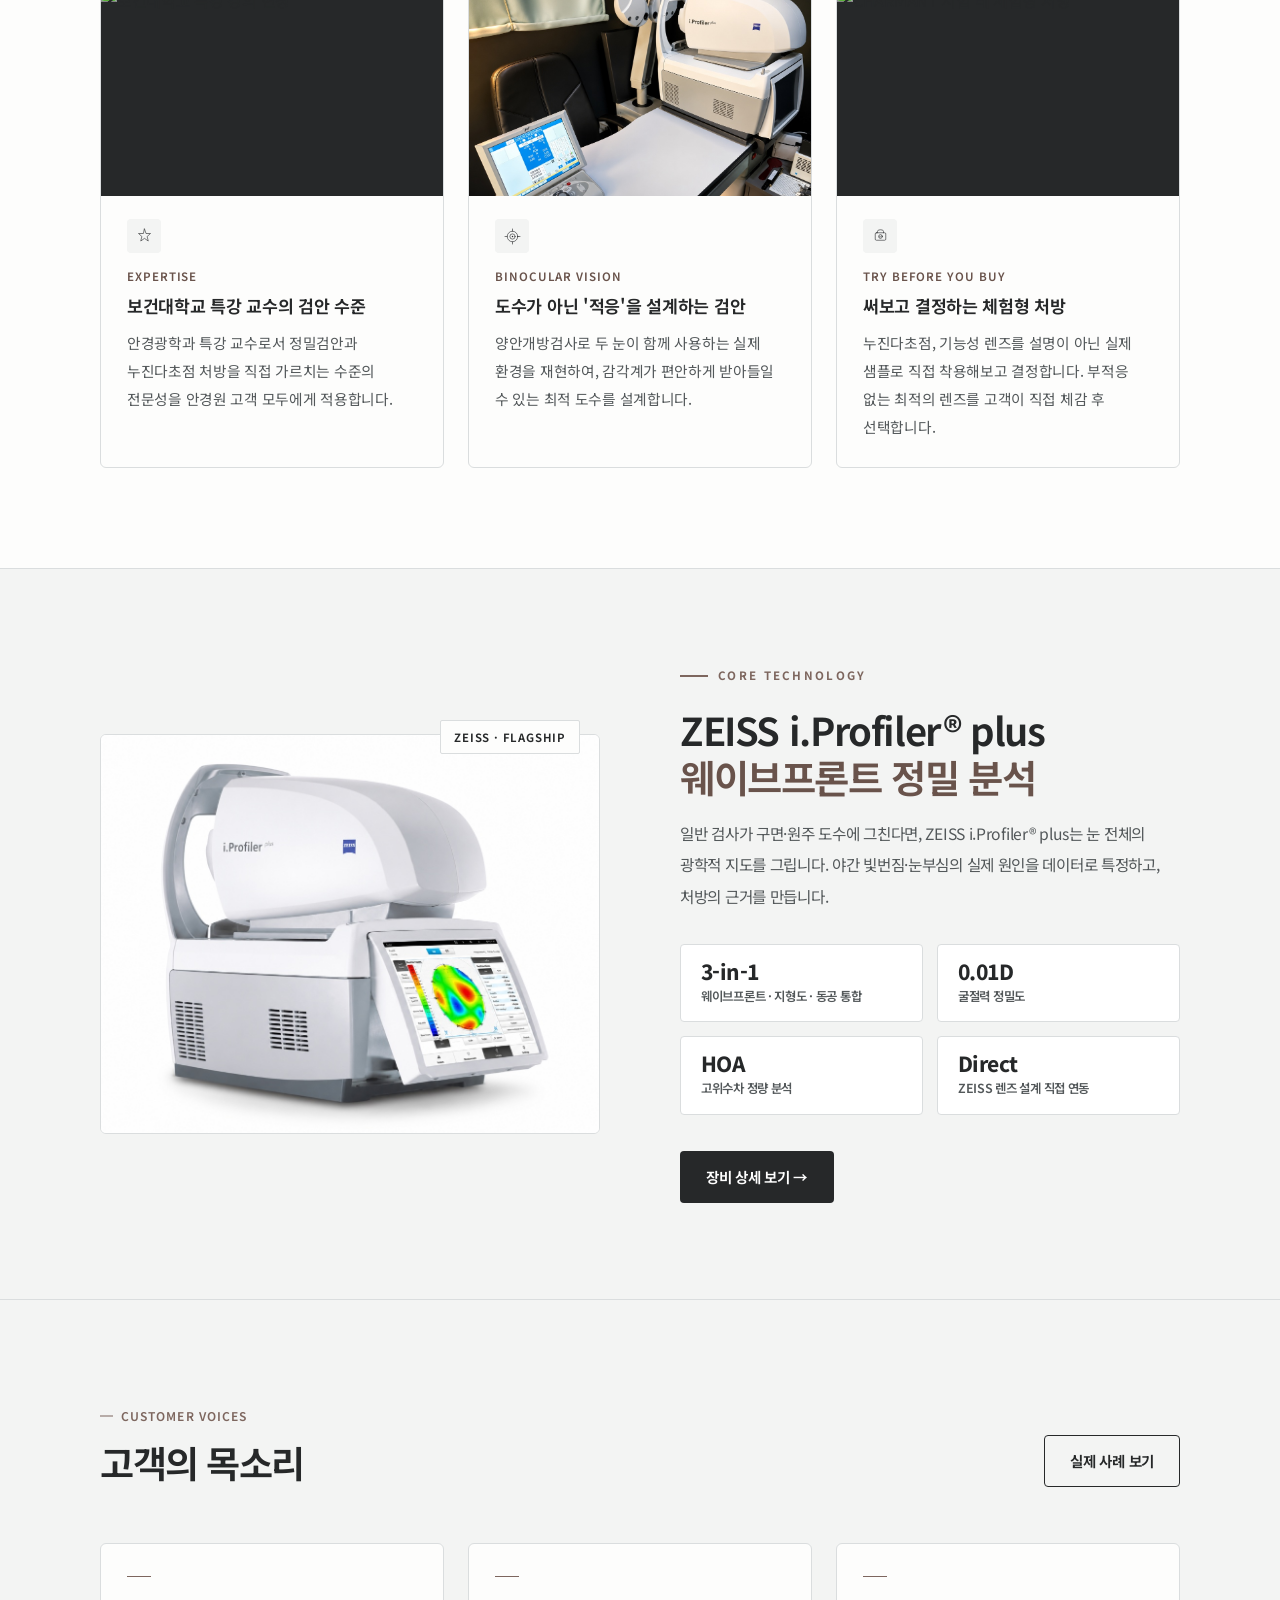
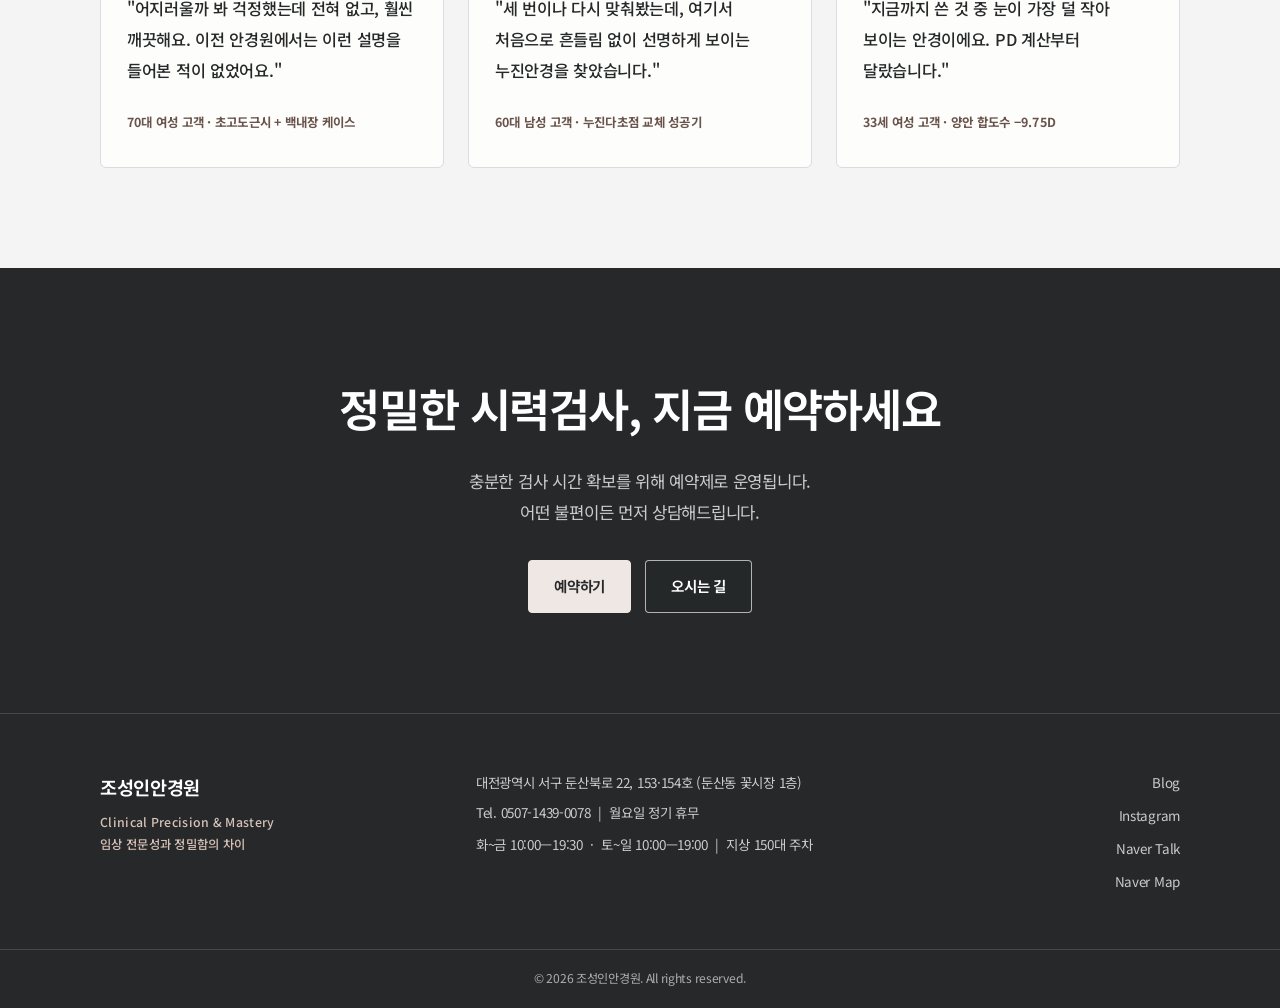
==== commit 1e98d6ee: "feat: 홈 영상의 자연스러운 반복 재생" ====
--- a/index.html
+++ b/index.html
@@ -10,7 +10,7 @@
 <meta property="og:site_name" content="조성인안경원"/>
 <meta name="description" content="20년 임상 경력의 안경사 조성인이 직접 문진부터 피팅까지 책임지는 대전 프리미엄 임상 안경원. ZEISS 정밀 장비, 누진다초점 전문."/>
 <link rel="icon" href="favicon.ico"/>
-<link rel="preload" as="image" href="img/hero-eyewear-poster.webp"/>
+<link rel="preload" as="image" href="img/hero-eyewear-loop-poster.webp"/>
 <link rel="stylesheet" href="css/common.css?v=20261126-video"/>
 <style>
 
@@ -537,7 +537,7 @@
 ══════════════════════════════════════ -->
 <section class="hero" id="hero">
   <div class="hero-bg">
-    <video id="hero-video" class="hero-video" data-src="img/hero-eyewear.mp4" poster="img/hero-eyewear-poster.webp" preload="none" muted playsinline aria-hidden="true"></video>
+    <video id="hero-video" class="hero-video" data-src="img/hero-eyewear-loop.mp4" poster="img/hero-eyewear-loop-poster.webp" preload="none" loop muted playsinline aria-hidden="true"></video>
   </div>
   <div class="hero-ov"></div>
 
@@ -940,22 +940,21 @@
   const reducedMotion = window.matchMedia('(prefers-reduced-motion: reduce)');
 
   function updateButton() {
-    const playing = !video.paused && !video.ended;
+    const playing = !video.paused;
     toggle.classList.toggle('is-playing', playing);
-    toggle.textContent = playing ? '영상 일시정지' : video.ended ? '영상 다시 재생' : '영상 재생';
+    toggle.textContent = playing ? '영상 일시정지' : '영상 재생';
   }
 
   function playVideo() {
     if (!video.hasAttribute('src')) video.src = video.dataset.src;
-    if (video.ended) video.currentTime = 0;
     video.play().catch(updateButton);
   }
 
   video.muted = true;
-  ['play', 'pause', 'ended'].forEach(event => video.addEventListener(event, updateButton));
+  ['play', 'pause'].forEach(event => video.addEventListener(event, updateButton));
   video.addEventListener('error', () => { toggle.hidden = true; });
   toggle.addEventListener('click', () => {
-    if (video.paused || video.ended) playVideo();
+    if (video.paused) playVideo();
     else video.pause();
   });
   reducedMotion.addEventListener('change', event => { if (event.matches) video.pause(); });
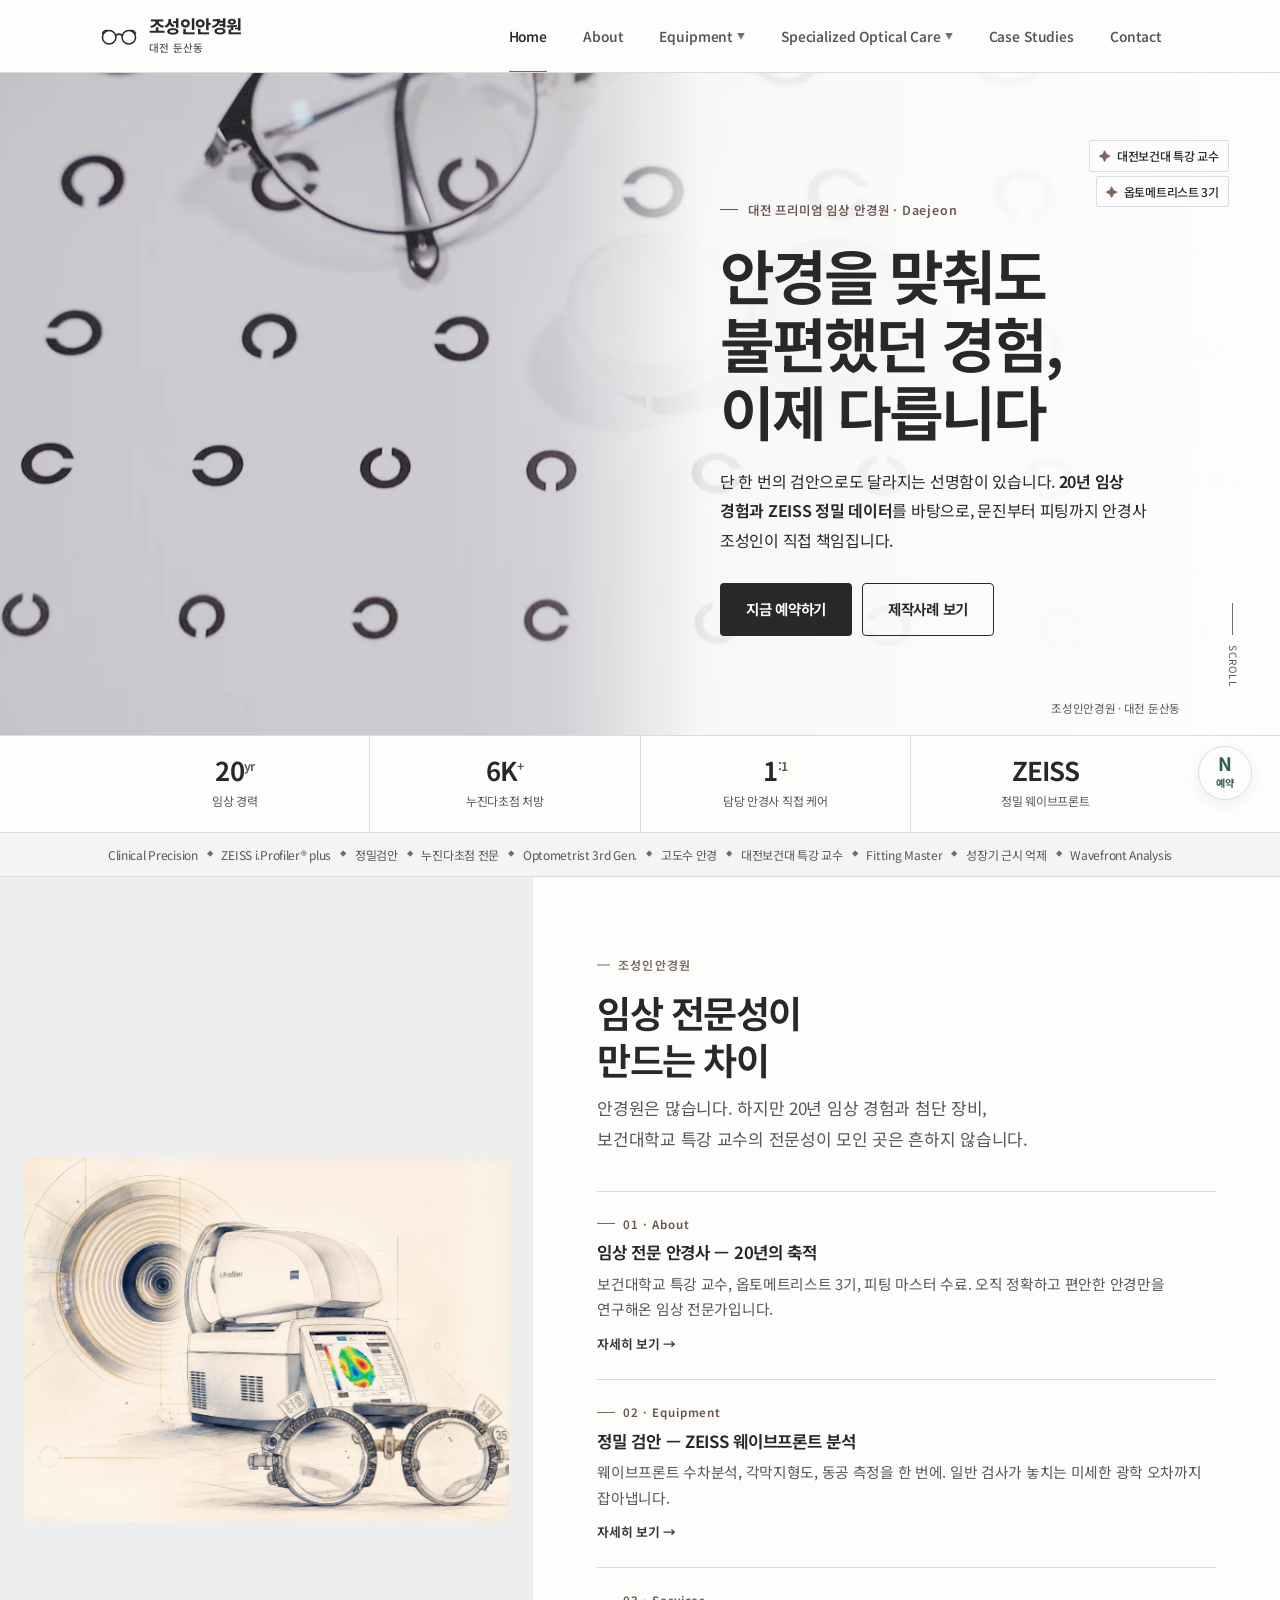
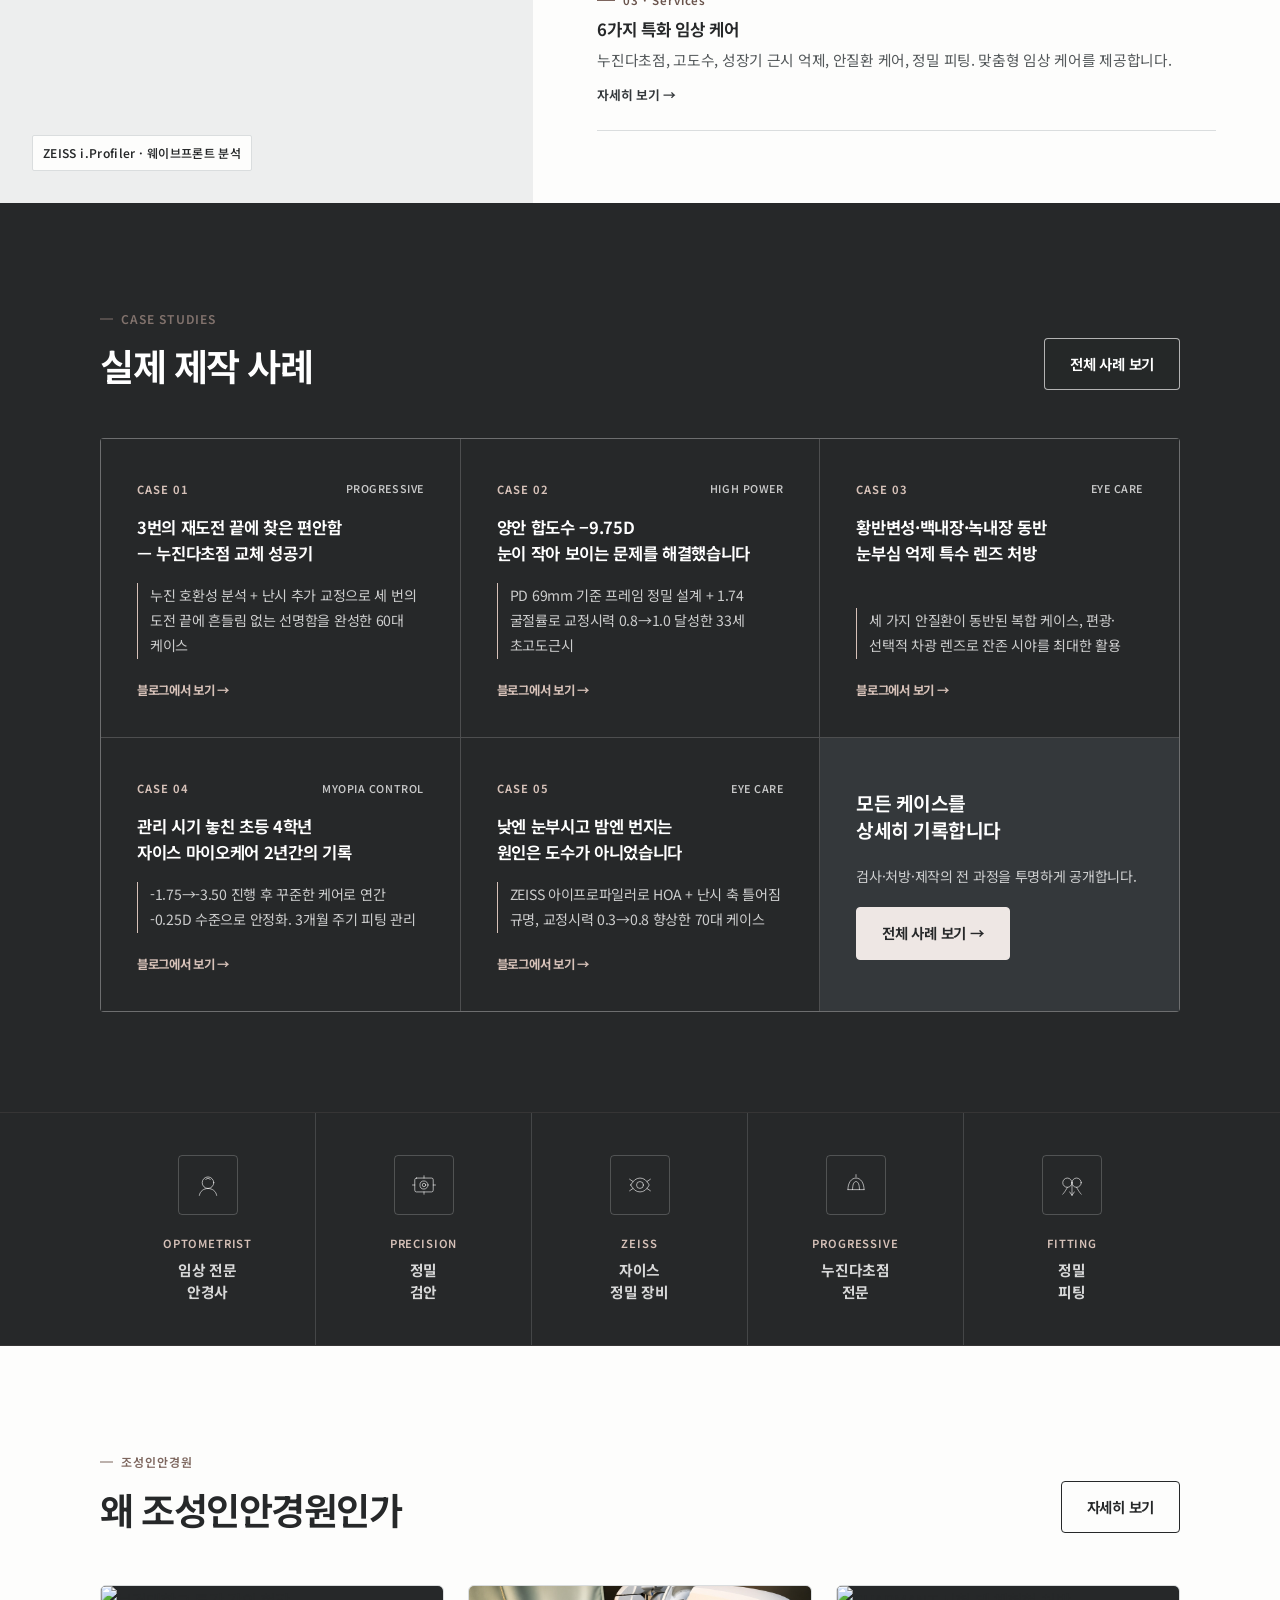
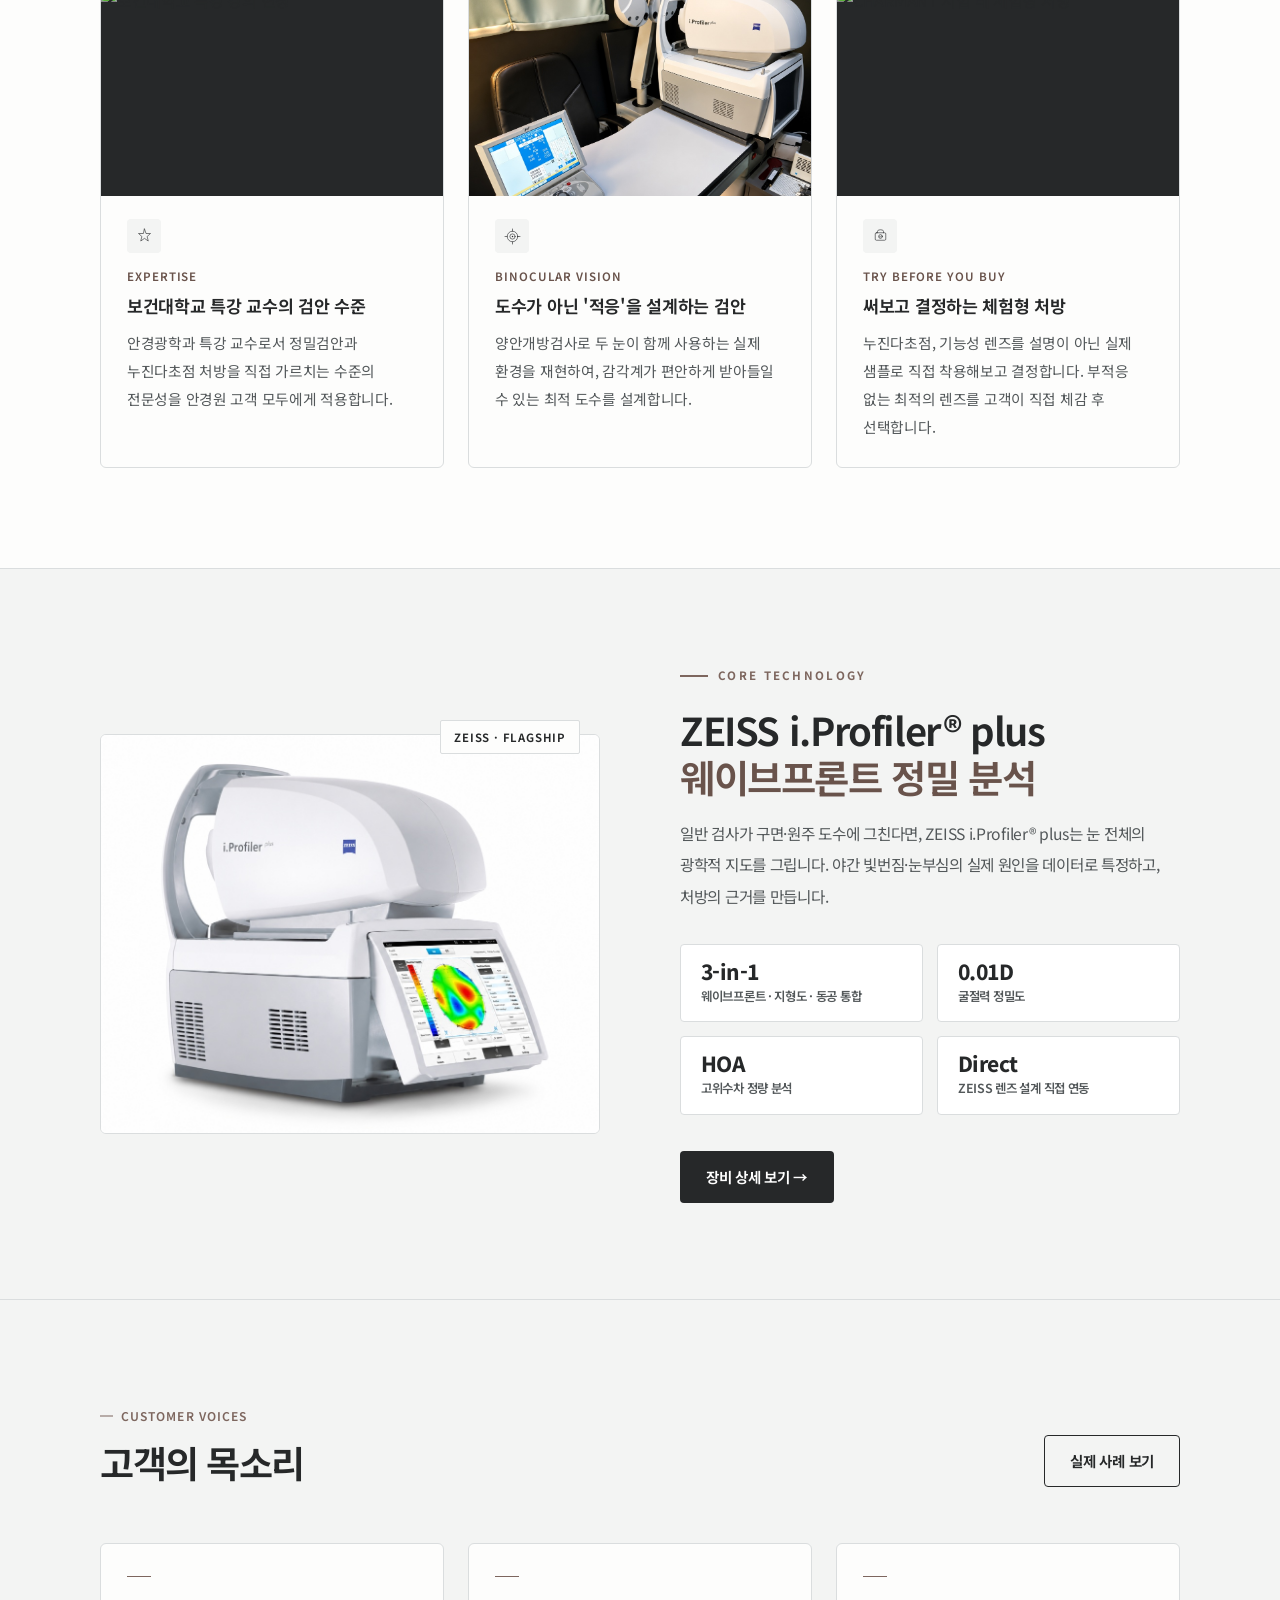
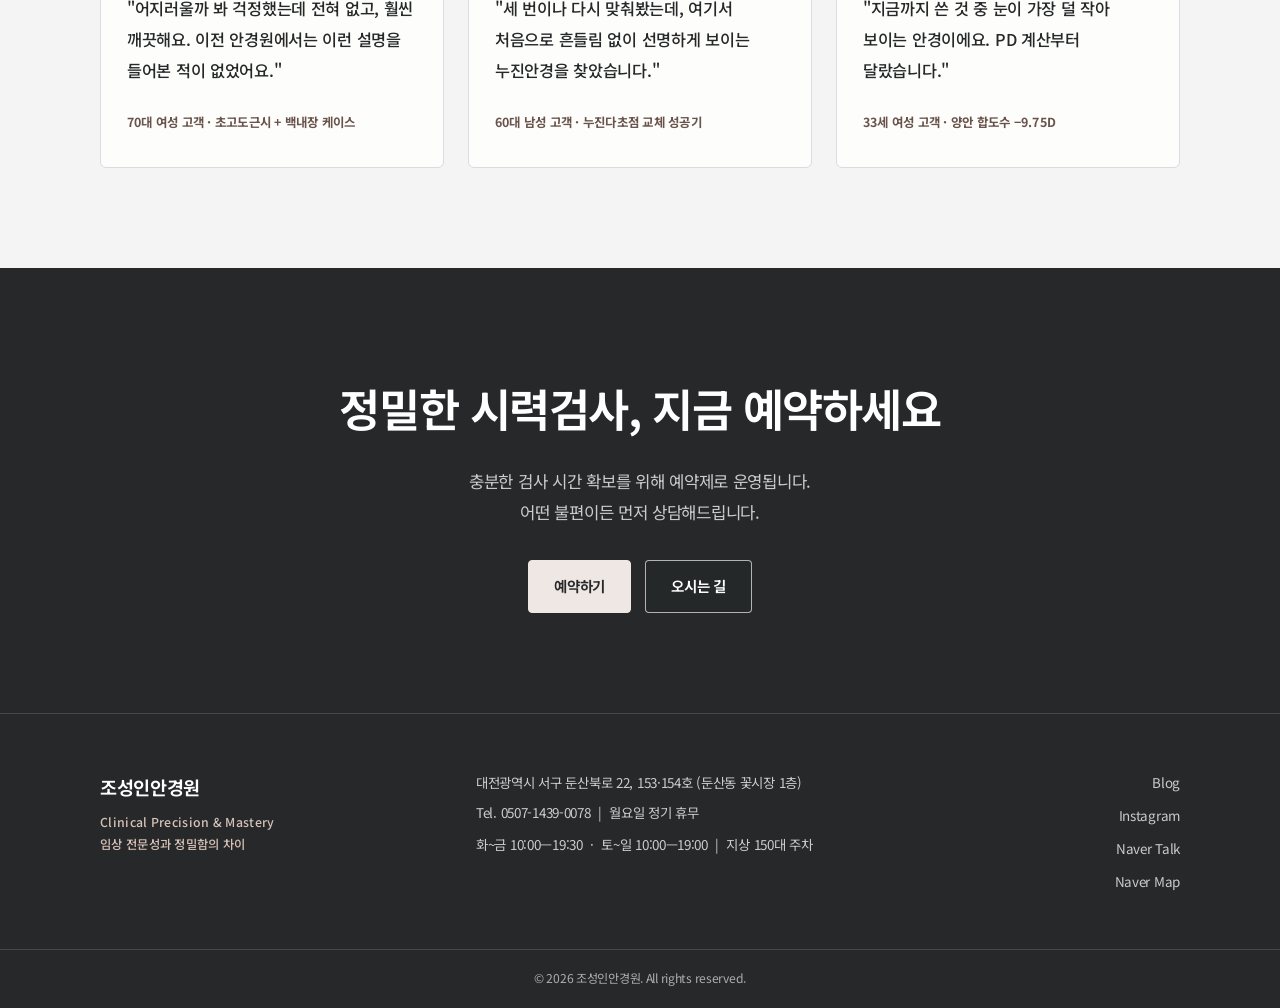
==== commit a8c82682: "feat: 홈 영상을 시력표와 안경 영상으로 교체" ====
--- a/index.html
+++ b/index.html
@@ -10,7 +10,7 @@
 <meta property="og:site_name" content="조성인안경원"/>
 <meta name="description" content="20년 임상 경력의 안경사 조성인이 직접 문진부터 피팅까지 책임지는 대전 프리미엄 임상 안경원. ZEISS 정밀 장비, 누진다초점 전문."/>
 <link rel="icon" href="favicon.ico"/>
-<link rel="preload" as="image" href="img/hero-eyewear-loop-poster.webp"/>
+<link rel="preload" as="image" href="img/hero-vision-chart-poster.webp"/>
 <link rel="stylesheet" href="css/common.css?v=20261126-video"/>
 <style>
 
@@ -36,14 +36,14 @@
   width: 100%;
   height: 100%;
   object-fit: cover;
-  object-position: center;
+  object-position: center 30%;
 }
 .hero-ov {
   position: absolute;
   inset: 0;
   z-index: 1;
   pointer-events: none;
-  background: linear-gradient(90deg, transparent 35%, rgb(var(--paper-rgb) / .13) 44%, rgb(var(--paper-rgb) / .78) 55%, rgb(var(--paper-rgb) / .93) 76%, var(--white));
+  background: linear-gradient(90deg, transparent 35%, rgb(var(--paper-rgb) / .13) 44%, rgb(var(--paper-rgb) / .89) 55%, rgb(var(--paper-rgb) / .96) 76%, var(--white));
 }
 .hero-badge {
   position: absolute;
@@ -537,7 +537,7 @@
 ══════════════════════════════════════ -->
 <section class="hero" id="hero">
   <div class="hero-bg">
-    <video id="hero-video" class="hero-video" data-src="img/hero-eyewear-loop.mp4" poster="img/hero-eyewear-loop-poster.webp" preload="none" loop muted playsinline aria-hidden="true"></video>
+    <video id="hero-video" class="hero-video" data-src="img/hero-vision-chart-loop.mp4" poster="img/hero-vision-chart-poster.webp" preload="none" loop muted playsinline aria-hidden="true"></video>
   </div>
   <div class="hero-ov"></div>
 
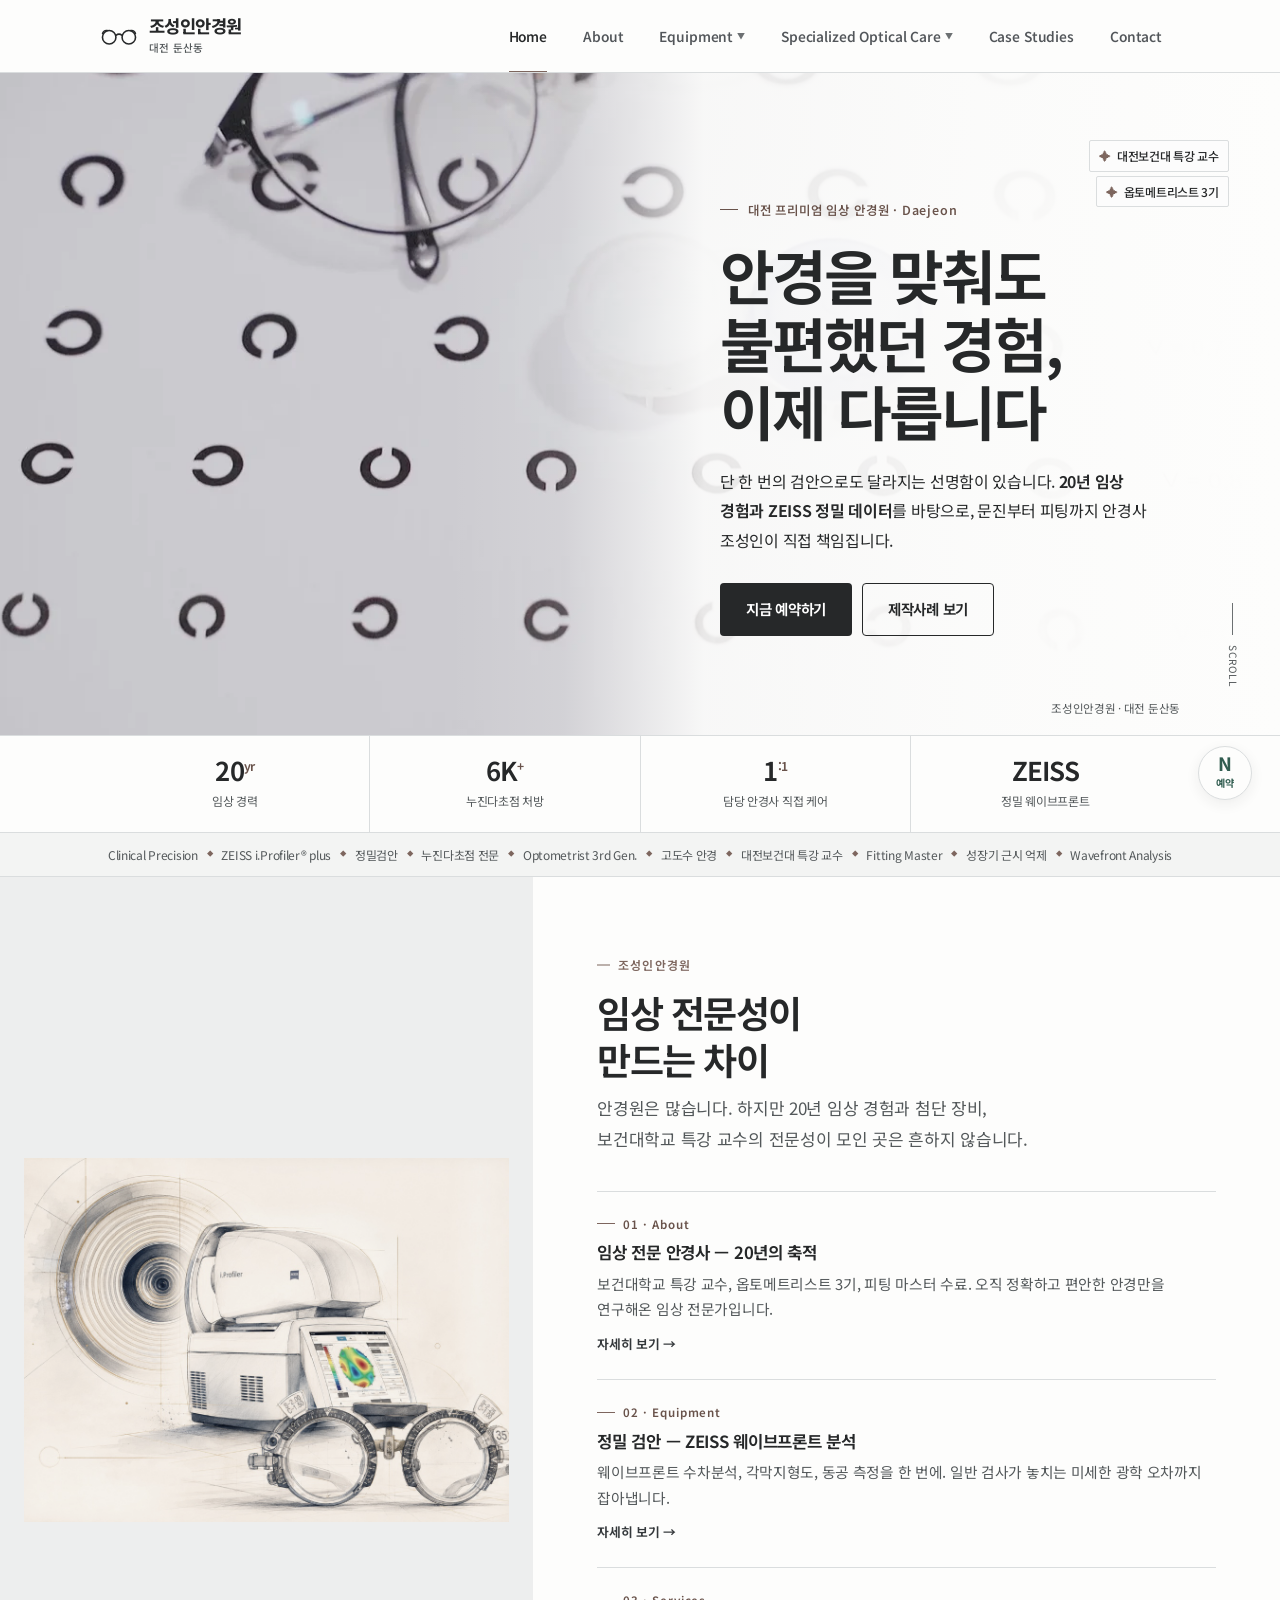
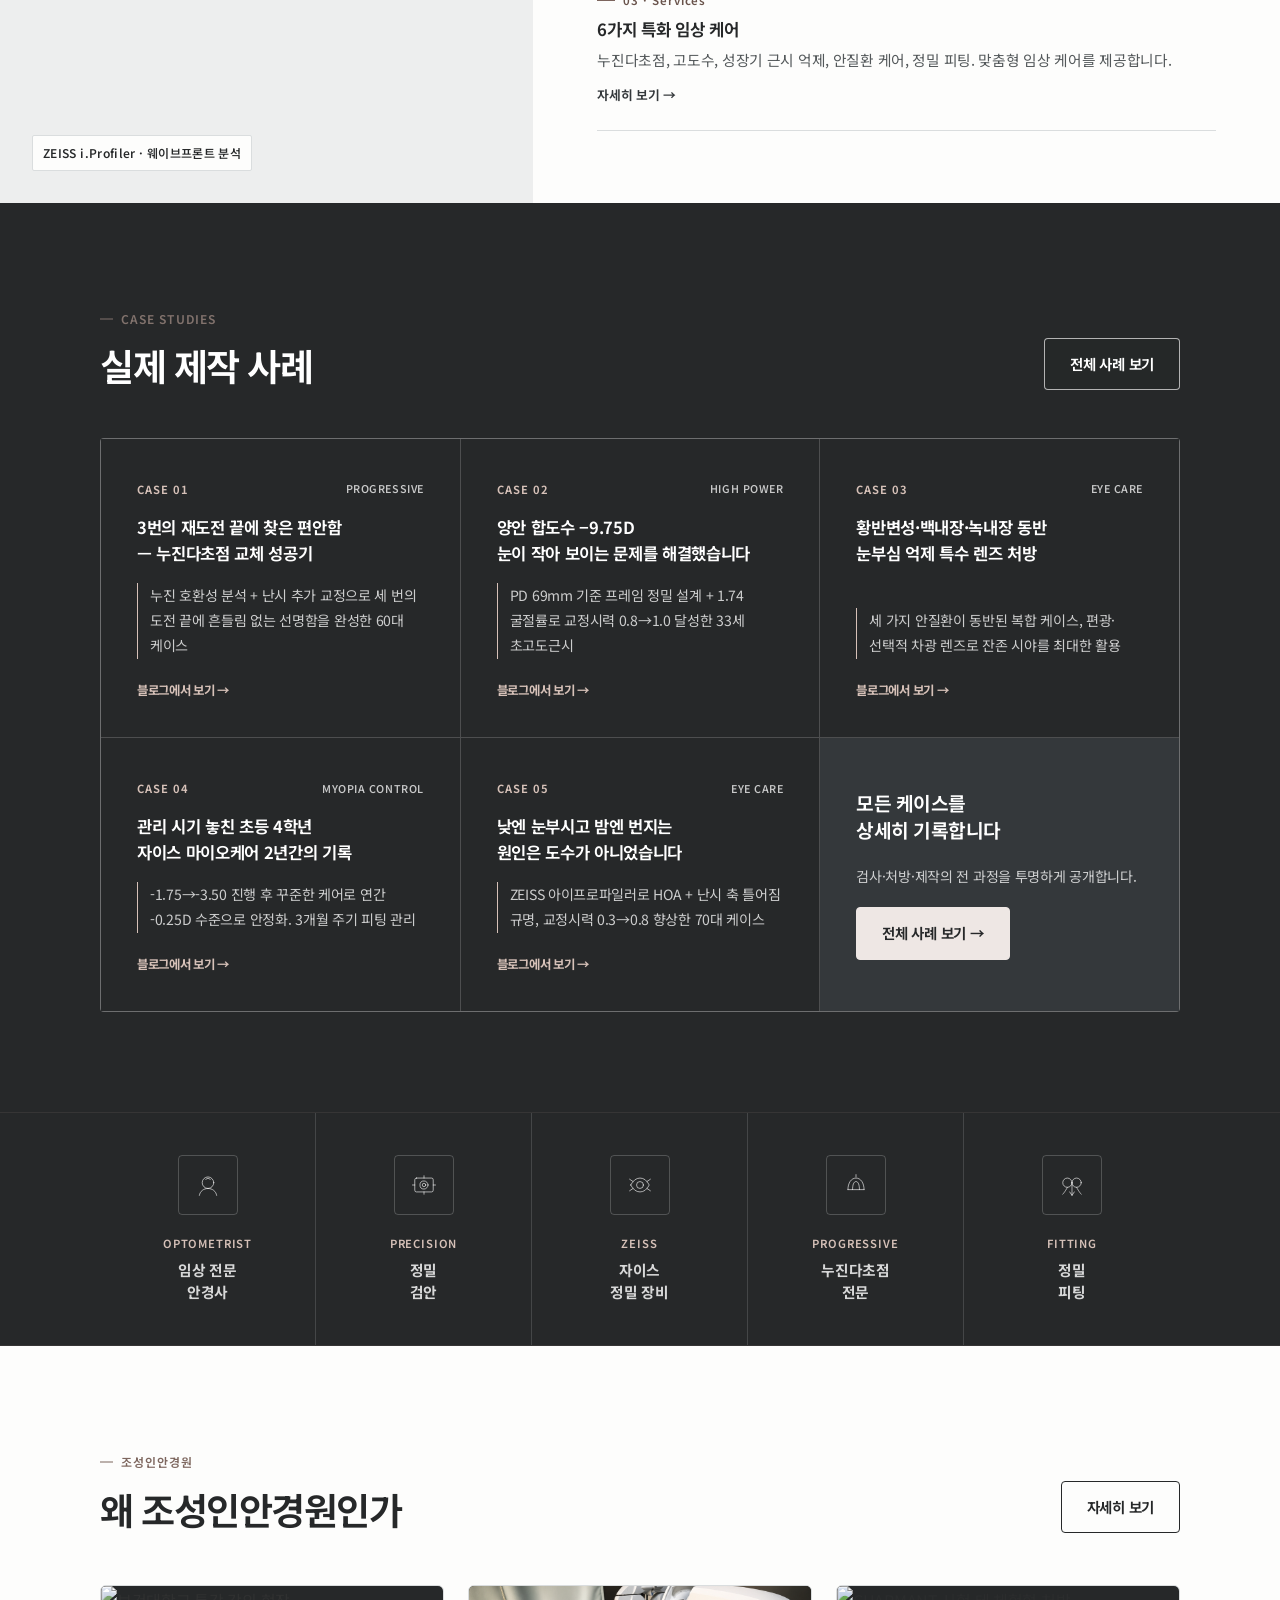
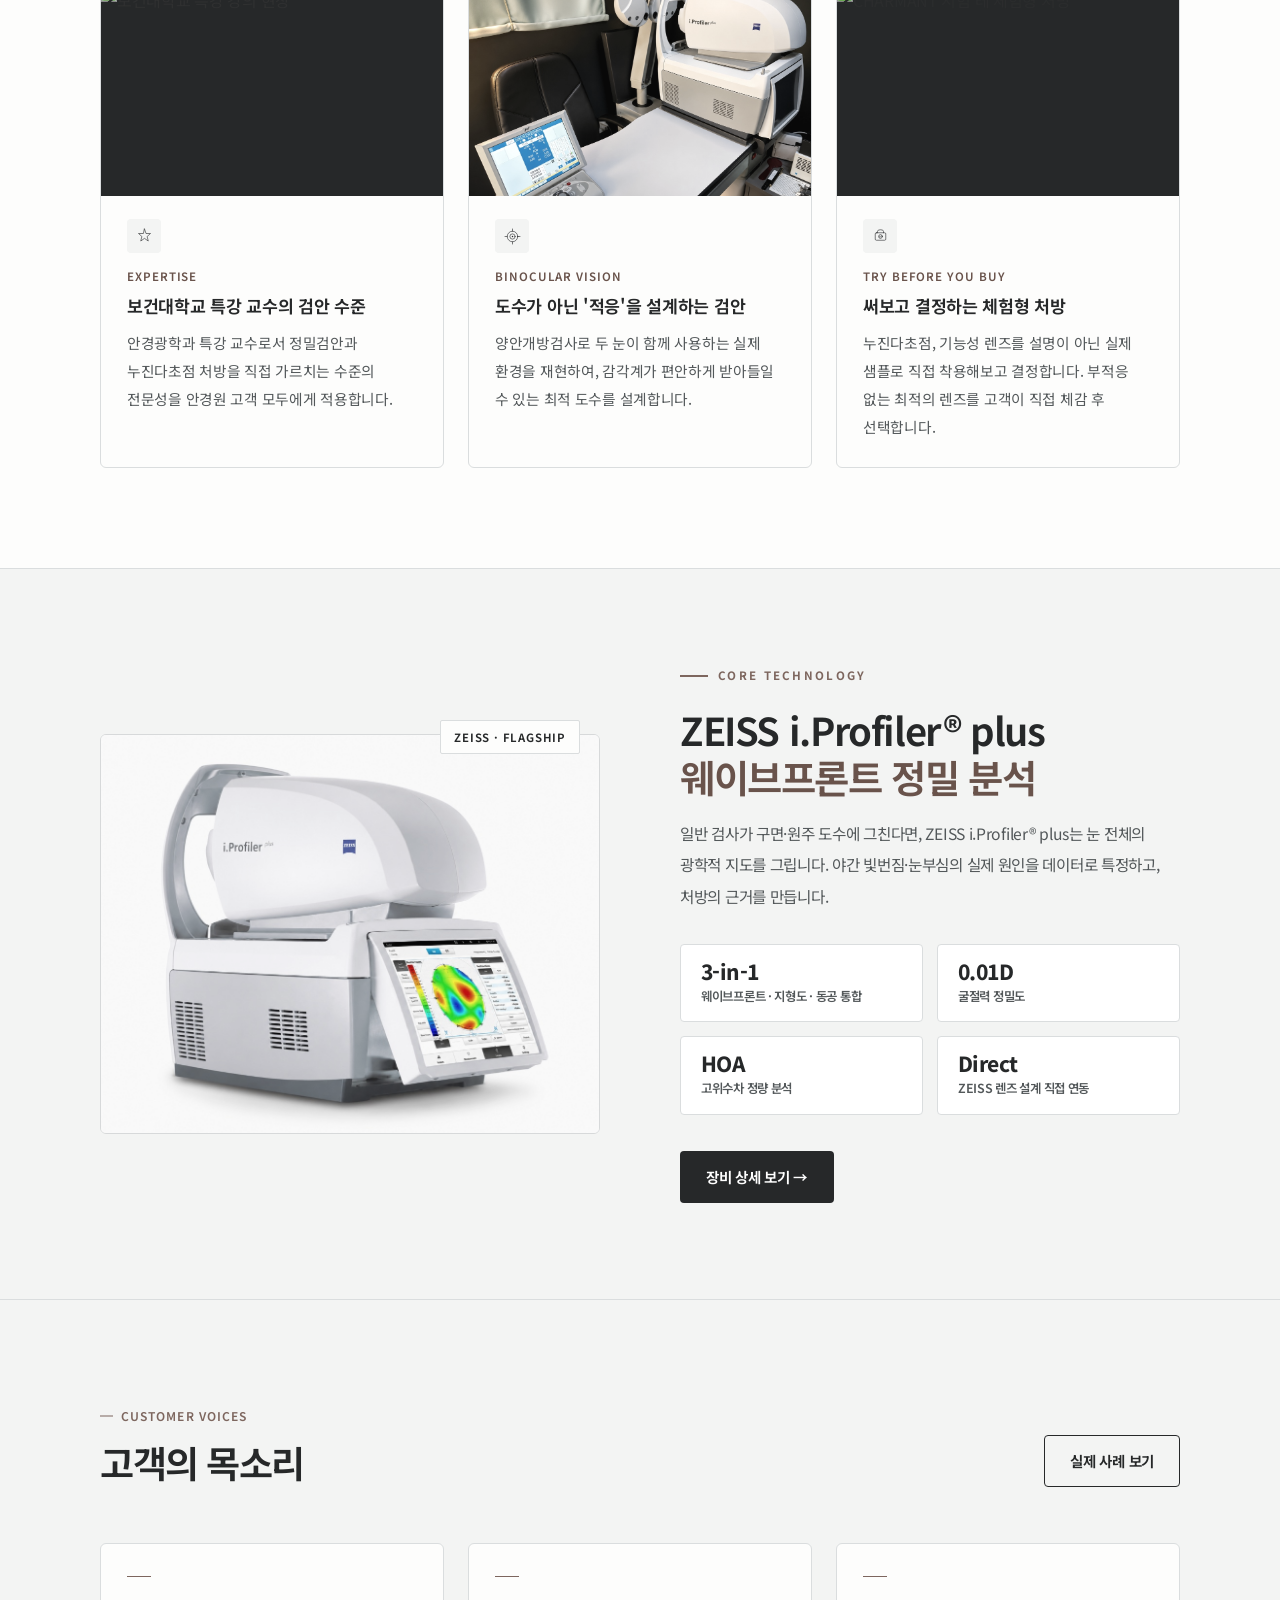
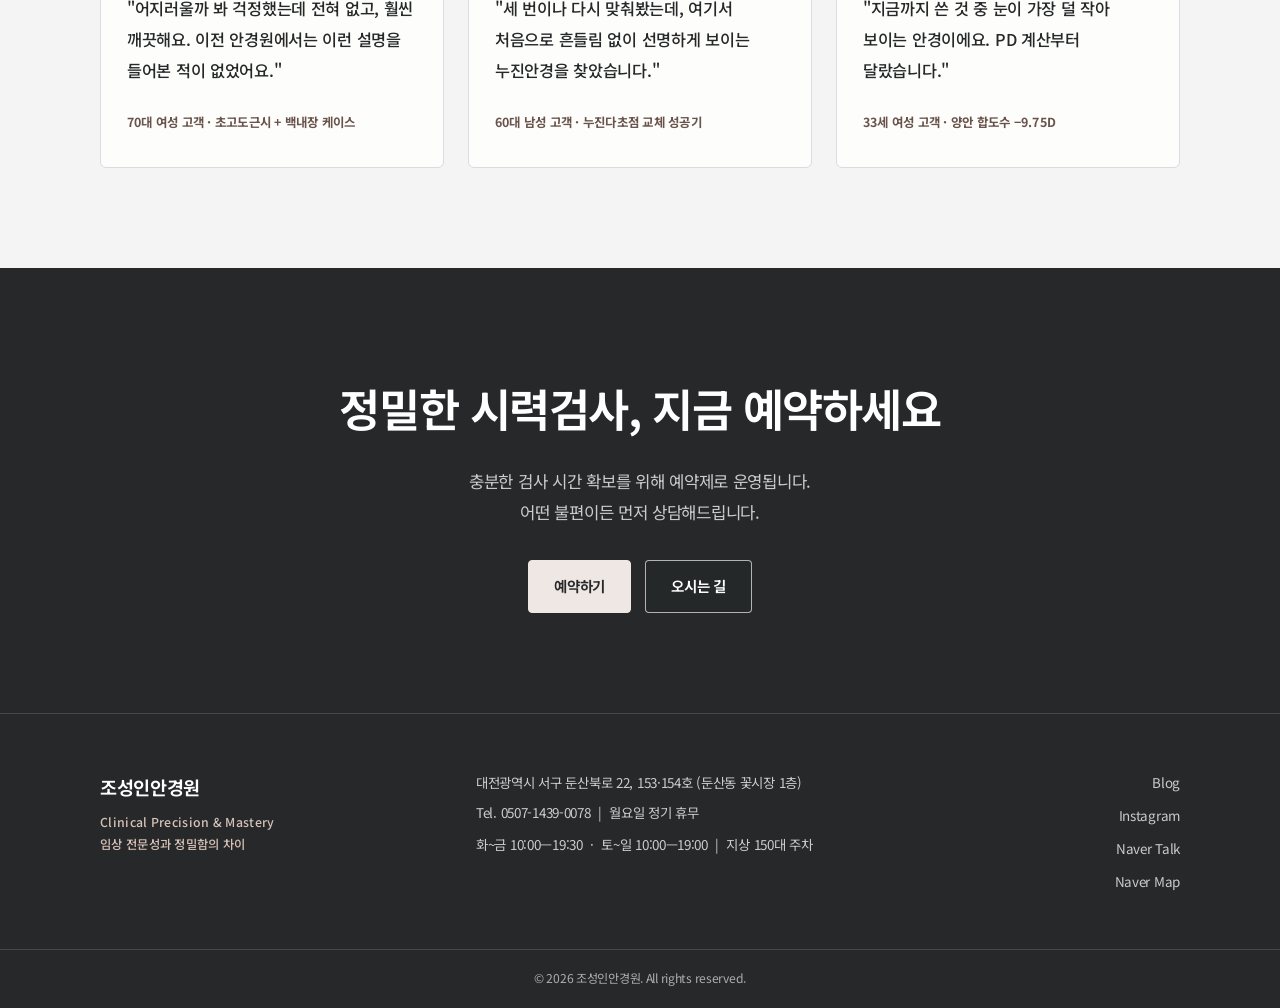
==== commit a9d4c4e9: "feat: 홈 영상과 About 강의·수료증 화면 개선" ====
--- a/index.html
+++ b/index.html
@@ -10,7 +10,8 @@
 <meta property="og:site_name" content="조성인안경원"/>
 <meta name="description" content="20년 임상 경력의 안경사 조성인이 직접 문진부터 피팅까지 책임지는 대전 프리미엄 임상 안경원. ZEISS 정밀 장비, 누진다초점 전문."/>
 <link rel="icon" href="favicon.ico"/>
-<link rel="preload" as="image" href="img/hero-vision-chart-poster.webp"/>
+<link rel="preload" as="image" href="img/hero-vision-chart-mobile-poster.webp" media="(max-width: 820px)"/>
+<link rel="preload" as="image" href="img/hero-vision-chart-poster.webp" media="not all and (max-width: 820px)"/>
 <link rel="stylesheet" href="css/common.css?v=20261126-video"/>
 <style>
 
@@ -31,13 +32,19 @@
   overflow: hidden;
   background: #c7cbcd;
 }
-.hero-video {
+.hero-video, .hero-poster img {
   display: block;
   width: 100%;
   height: 100%;
   object-fit: cover;
   object-position: center 30%;
 }
+.hero-poster {
+  position: absolute;
+  inset: 0;
+  pointer-events: none;
+}
+.hero-video.has-frame + .hero-poster { visibility: hidden; }
 .hero-ov {
   position: absolute;
   inset: 0;
@@ -210,6 +217,7 @@
   object-fit: contain; object-position: center center; display: block;
   padding: 24px;
   box-sizing: border-box;
+  filter: saturate(.58) contrast(.96);
 }
 .intro-split-visual-tag {
   position: absolute; bottom: 32px; left: 32px;
@@ -255,7 +263,12 @@
 .why-grid { display: grid; grid-template-columns: repeat(3, 1fr); gap: 24px; }
 .why-card { background: var(--white); border-radius: var(--rl); overflow: hidden; border: 1px solid var(--bdr); }
 .why-card-img { height: 210px; overflow: hidden; position: relative; background: var(--navy); }
-.why-card-img img { width: 100%; height: 100%; object-fit: cover; }
+.why-card-img img {
+  width: 100%; height: 100%; object-fit: cover;
+  filter: saturate(.60) contrast(.94) brightness(1.04);
+}
+.why-card-img--lecture img { filter: saturate(.49) contrast(.93) brightness(1.04); }
+.why-card-img--trial img { filter: saturate(.76) contrast(.95); }
 .why-card-body { padding: 23px 26px 27px; }
 .why-card-icon {
   width: 34px; height: 34px; margin-bottom: 13px;
@@ -345,6 +358,7 @@
   width: 100%; border-radius: var(--rl);
   background: #fff; object-fit: contain;
   border: 1px solid var(--bdr);
+  filter: saturate(.78) contrast(.96);
 }
 .zeiss-band-badge {
   position: absolute; top: -14px; right: 20px;
@@ -537,7 +551,11 @@
 ══════════════════════════════════════ -->
 <section class="hero" id="hero">
   <div class="hero-bg">
-    <video id="hero-video" class="hero-video" data-src="img/hero-vision-chart-loop.mp4" poster="img/hero-vision-chart-poster.webp" preload="none" loop muted playsinline aria-hidden="true"></video>
+    <video id="hero-video" class="hero-video" data-src="img/hero-vision-chart-loop.mp4" preload="none" loop muted playsinline aria-hidden="true"></video>
+    <picture class="hero-poster" aria-hidden="true">
+      <source media="(max-width: 820px)" srcset="img/hero-vision-chart-mobile-poster.webp"/>
+      <img src="img/hero-vision-chart-poster.webp" alt=""/>
+    </picture>
   </div>
   <div class="hero-ov"></div>
 
@@ -794,7 +812,7 @@
     </div>
     <div class="why-grid">
       <div class="why-card sr">
-        <div class="why-card-img">
+        <div class="why-card-img why-card-img--lecture">
           <img src="img/why-eye-exam.jpg?v=2" alt="보건대학교 특강 강의 현장"/>
           <div class="why-card-img-ov"></div>
         </div>
@@ -822,7 +840,7 @@
         </div>
       </div>
       <div class="why-card sr d2">
-        <div class="why-card-img">
+        <div class="why-card-img why-card-img--trial">
           <img src="img/why-display.jpg?v=2" alt="CHARMANT 시험 테 체험형 처방"/>
           <div class="why-card-img-ov"></div>
         </div>
@@ -938,6 +956,7 @@
   const video = document.getElementById('hero-video');
   const toggle = document.getElementById('hero-video-toggle');
   const reducedMotion = window.matchMedia('(prefers-reduced-motion: reduce)');
+  const mobileLayout = window.matchMedia('(max-width: 820px)');
 
   function updateButton() {
     const playing = !video.paused;
@@ -946,13 +965,22 @@
   }
 
   function playVideo() {
-    if (!video.hasAttribute('src')) video.src = video.dataset.src;
+    if (!video.hasAttribute('src')) {
+      video.src = video.dataset.src;
+      if (mobileLayout.matches) video.currentTime = 2.7;
+    }
     video.play().catch(updateButton);
   }
 
   video.muted = true;
+  video.defaultPlaybackRate = 0.75;
+  video.playbackRate = video.defaultPlaybackRate;
   ['play', 'pause'].forEach(event => video.addEventListener(event, updateButton));
-  video.addEventListener('error', () => { toggle.hidden = true; });
+  video.addEventListener('playing', () => video.classList.add('has-frame'), { once: true });
+  video.addEventListener('error', () => {
+    video.classList.remove('has-frame');
+    toggle.hidden = true;
+  });
   toggle.addEventListener('click', () => {
     if (video.paused) playVideo();
     else video.pause();
